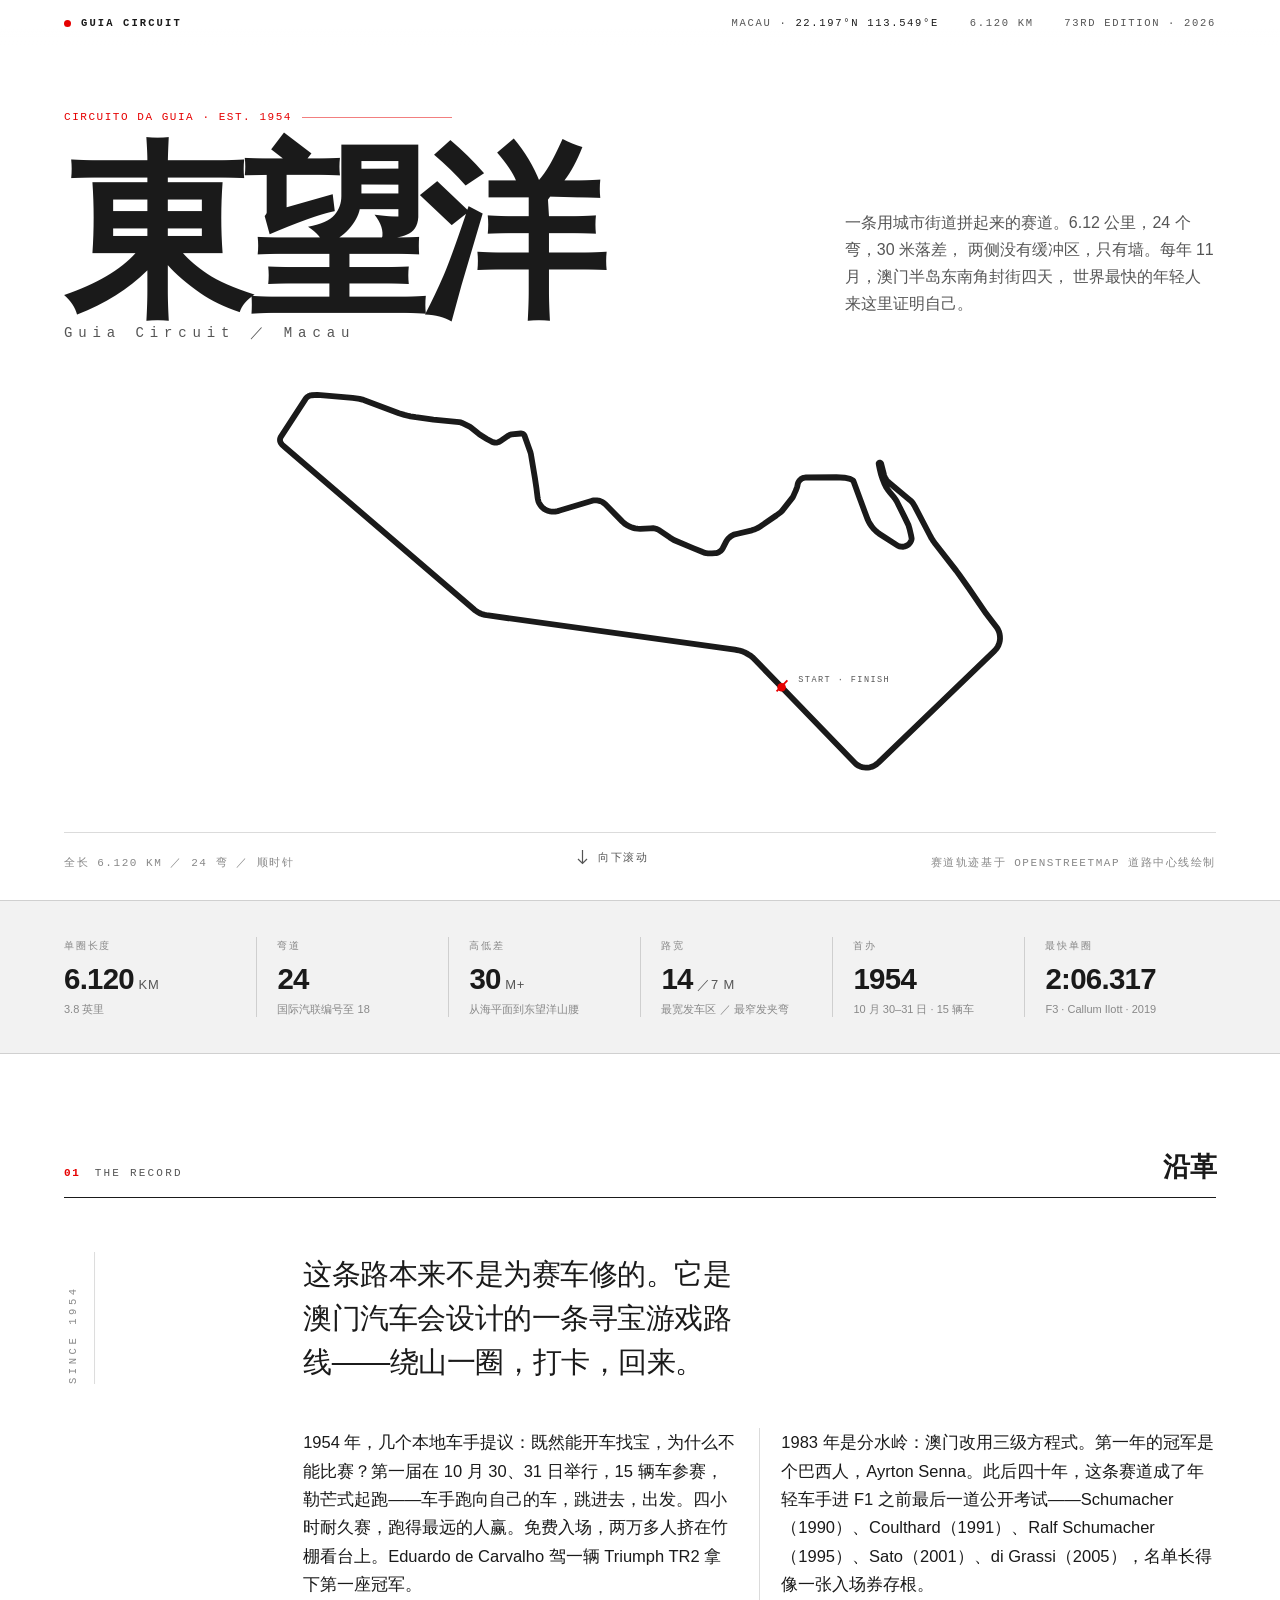
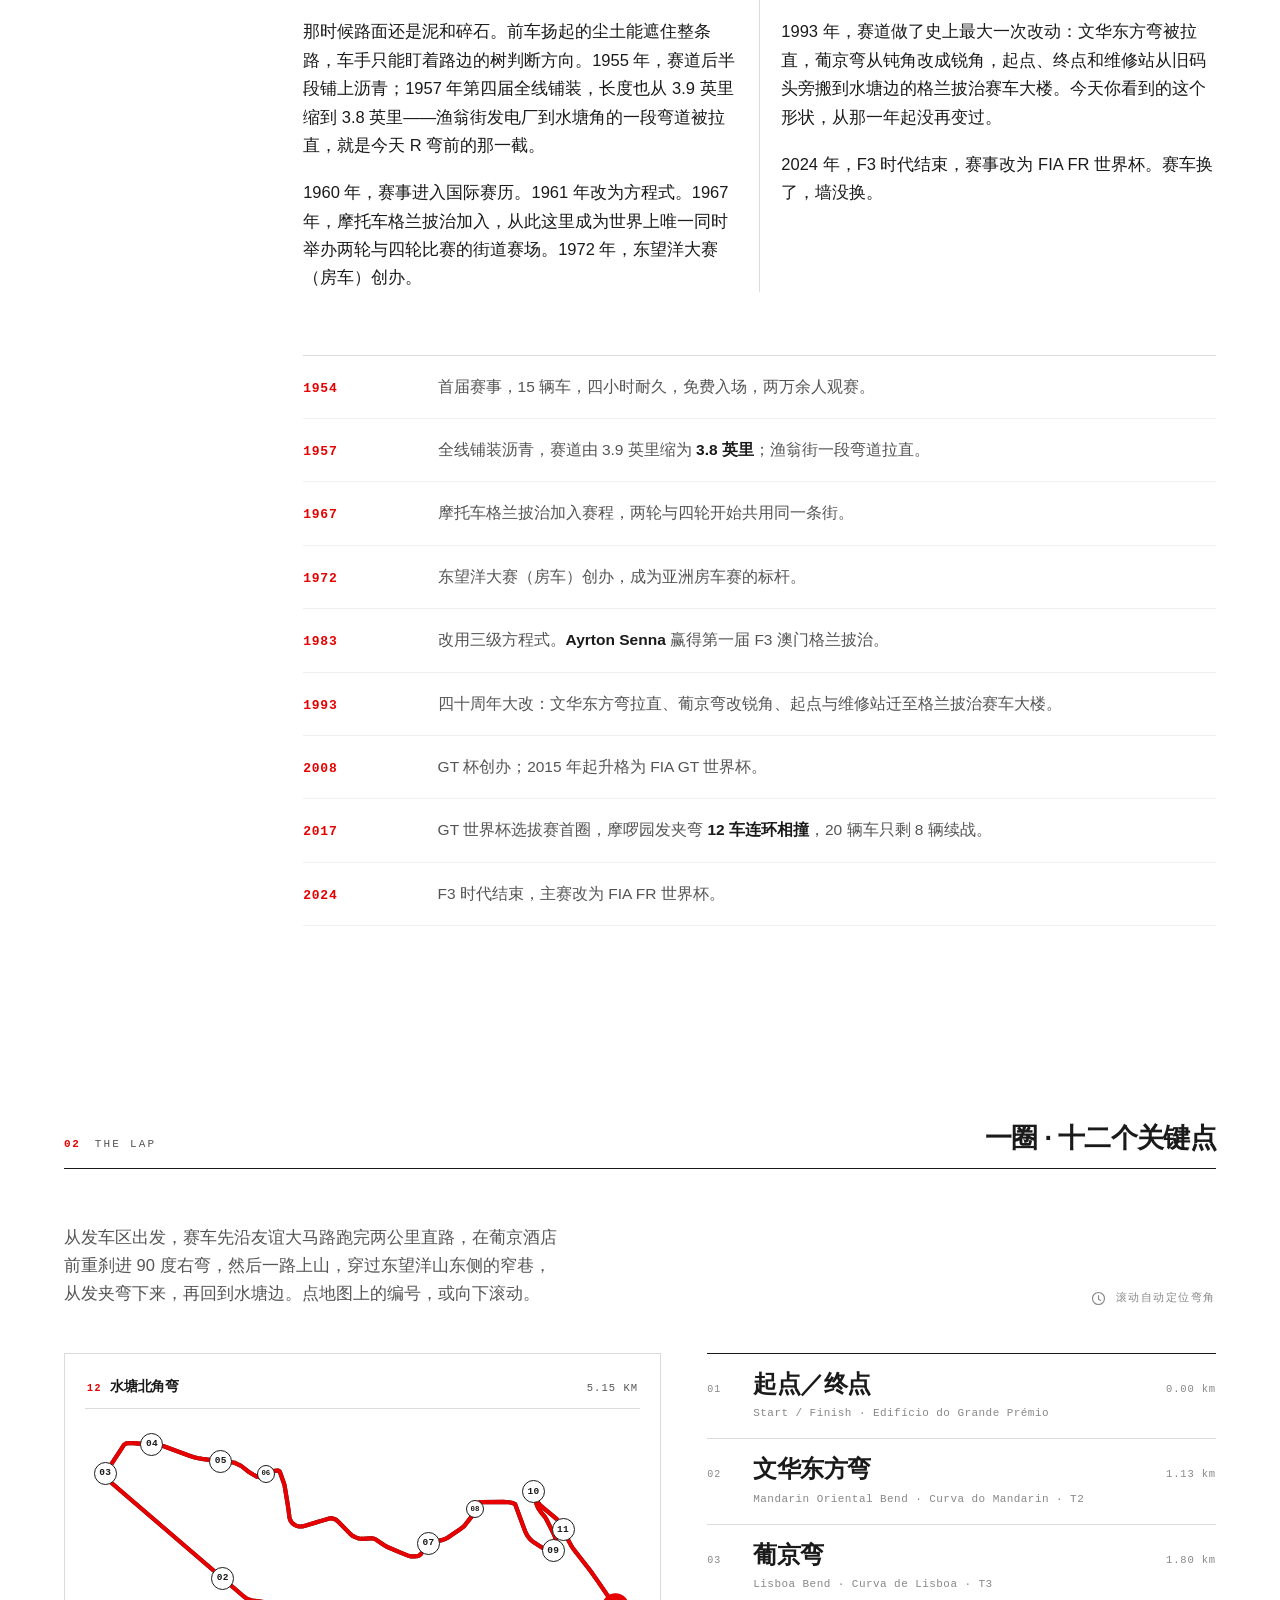
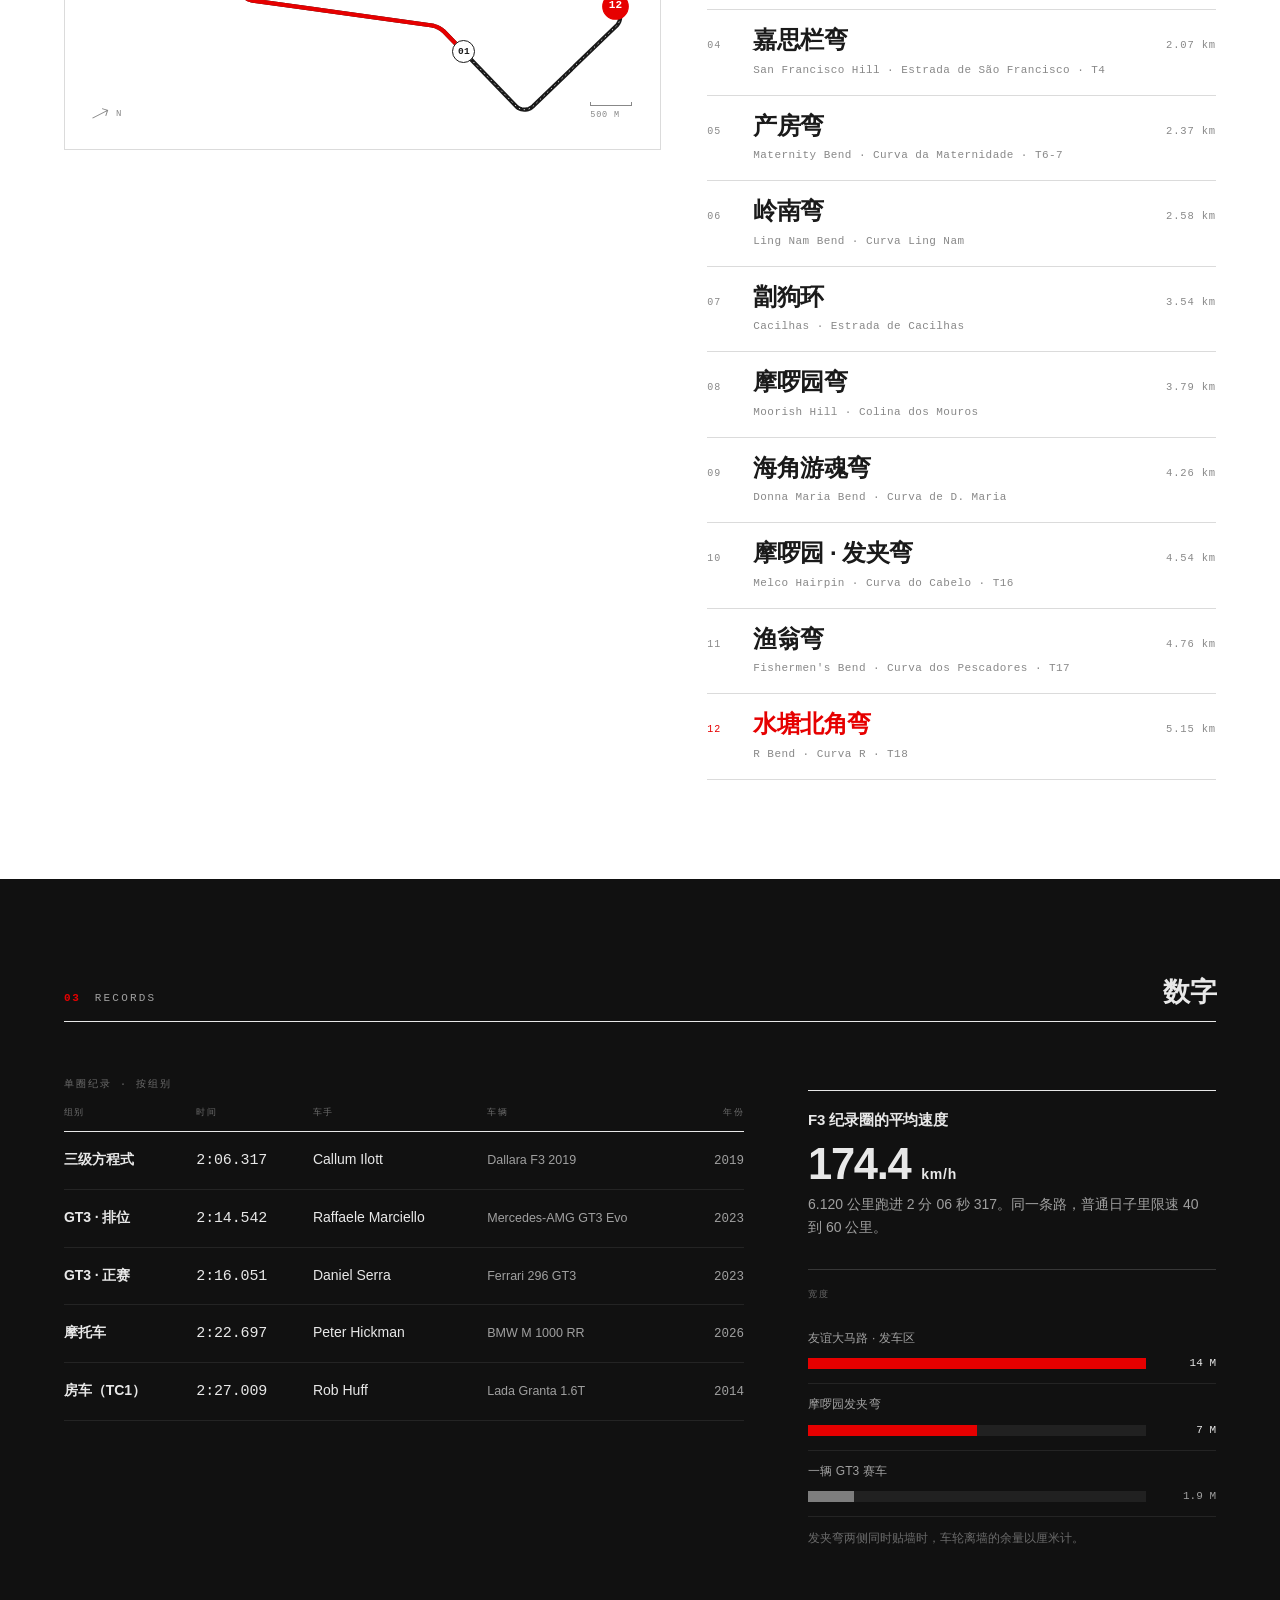
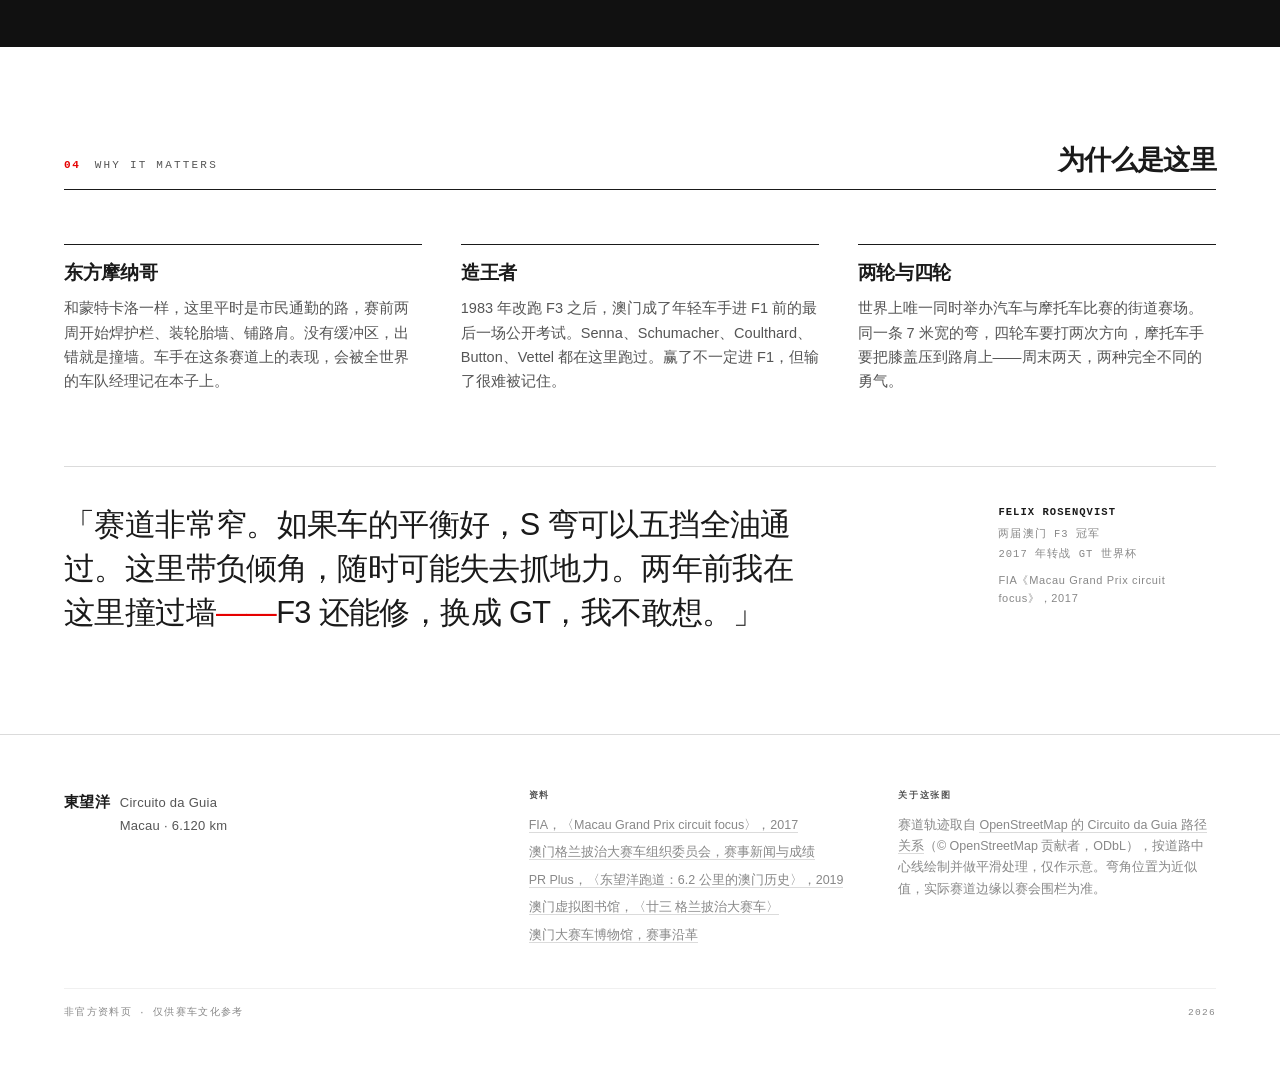
==== macau-guia/index.html @ 43921d8e "重构为赛道档案站：新增站点索引页，澳门东望洋移入 macau-guia/ 子目录" ====
<!doctype html>
<html lang="zh-Hans">
<head>
<meta charset="utf-8">
<meta name="viewport" content="width=device-width,initial-scale=1">
<title>东望洋赛道 · Guia Circuit｜澳门的 6.12 公里街道赛</title>
<meta name="description" content="澳门东望洋跑道（Circuito da Guia）交互式弯道指南：赛道沿革、真实行车轨迹、11 个关键弯角与路段的中英葡名称、命名由来与历史事件。">
<meta name="theme-color" content="#ffffff">
<link rel="stylesheet" href="assets/main.css?v=20261124">
</head>
<body>

<header class="topbar">
  <div class="brand"><i></i><span>GUIA&nbsp;CIRCUIT</span></div>
  <div class="meta">
    <span>MACAU&nbsp;·&nbsp;<b>22.197°N 113.549°E</b></span>
    <span>6.120&nbsp;KM</span>
    <span>73RD&nbsp;EDITION&nbsp;·&nbsp;2026</span>
  </div>
</header>

<main>

<!-- ============================== HERO ============================== -->
<section class="hero">
  <div class="wrap">
    <div class="hero-head">
      <div>
        <div class="eyebrow mono">Circuito da Guia · Est. 1954</div>
        <h1>東望洋<span class="latin">Guia Circuit ／ Macau</span></h1>
      </div>
      <p class="hero-deck">
        一条用城市街道拼起来的赛道。6.12 公里，24 个弯，30 米落差，
        两侧没有缓冲区，只有墙。每年 11 月，澳门半岛东南角封街四天，
        世界最快的年轻人来这里证明自己。
      </p>
    </div>

    <div class="hero-map">
      <div class="map-frame" id="heroMap">
        <svg id="heroTrack" viewBox="0 0 1000 552.3" role="img" aria-label="东望洋赛道平面示意图">
          <path class="track-base" d="M687.3,417.7 L659.2,388.6 L645.7,374.8 L643.6,373.0 L641.4,371.4 L637.4,369.1 L635.0,367.9 L632.5,366.8 L628.1,365.4 L625.2,364.8 L622.2,364.3 L302.3,319.9 L300.0,319.5 L297.7,318.9 L295.2,318.0 L292.9,317.0 L289.6,315.1 L286.6,312.9 L43.2,104.1 L38.6,100.0 L37.4,98.4 L36.9,97.5 L36.4,96.3 L36.1,95.2 L36.0,94.0 L36.1,92.7 L36.4,91.6 L36.9,90.4 L69.0,41.0 L70.1,39.6 L71.5,38.5 L73.0,37.5 L74.6,36.9 L75.8,36.5 L77.0,36.4 L84.1,36.0 L92.1,36.6 L129.5,39.9 L136.5,40.7 L138.5,41.0 L142.3,42.0 L145.5,43.1 L189.3,59.5 L196.4,61.7 L201.9,63.1 L204.1,63.6 L211.0,64.7 L233.7,67.8 L266.9,71.1 L269.1,71.5 L270.6,72.1 L281.1,77.3 L282.1,77.9 L292.6,86.4 L295.4,88.3 L302.6,92.7 L308.7,96.1 L310.2,96.8 L311.9,97.3 L313.7,97.4 L315.2,97.4 L317.0,97.0 L318.6,96.4 L319.6,95.8 L330.7,88.3 L331.8,87.7 L333.1,87.2 L334.5,86.9 L346.5,85.7 L348.1,85.8 L348.9,86.2 L349.8,86.7 L350.5,87.4 L351.1,88.3 L358.9,110.3 L359.4,112.3 L364.6,143.4 L366.5,156.2 L368.1,168.9 L368.4,170.6 L368.8,172.2 L369.3,173.8 L370.0,175.4 L370.8,176.8 L371.8,178.2 L372.8,179.6 L374.0,180.8 L375.2,181.9 L376.9,183.2 L378.4,184.0 L380.3,184.9 L382.3,185.6 L384.3,186.1 L386.4,186.4 L388.5,186.5 L390.6,186.3 L394.0,185.7 L396.5,185.0 L438.5,172.3 L440.6,171.9 L442.4,171.8 L444.2,171.8 L446.4,172.2 L448.8,172.9 L451.2,173.9 L453.3,175.3 L455.4,177.0 L477.3,199.3 L480.4,202.0 L483.1,203.8 L486.5,205.6 L490.1,207.0 L493.8,208.0 L497.0,208.4 L500.2,208.6 L513.4,207.9 L516.9,207.8 L518.4,208.0 L520.6,208.5 L523.5,209.6 L525.0,210.6 L538.4,219.7 L541.0,221.3 L543.6,222.9 L568.4,233.4 L580.8,238.5 L583.8,239.6 L585.6,240.0 L587.5,240.2 L589.6,240.3 L592.9,240.2 L596.7,239.9 L598.9,239.7 L600.8,239.0 L602.2,238.3 L603.9,237.1 L605.3,235.6 L606.4,234.0 L611.0,225.0 L612.3,223.0 L613.8,221.1 L614.9,220.0 L617.4,218.0 L618.7,217.2 L620.9,216.1 L625.8,214.9 L644.2,210.5 L647.2,209.5 L650.6,208.0 L653.3,206.6 L659.0,202.8 L675.6,191.4 L681.3,187.2 L683.1,185.4 L697.0,167.7 L700.6,159.7 L702.3,155.3 L702.7,154.0 L703.3,150.7 L704.0,148.7 L704.9,147.2 L705.9,145.9 L707.1,144.9 L708.4,143.9 L709.8,143.2 L711.1,142.8 L712.5,142.5 L713.8,142.4 L753.1,142.1 L763.4,142.7 L770.6,144.2 L774.8,146.3 L789.9,187.2 L793.3,196.2 L794.7,199.2 L796.5,202.4 L798.7,205.5 L801.0,208.4 L804.3,211.7 L806.3,213.4 L808.3,215.0 L832.1,230.2 L834.2,231.1 L836.4,231.6 L838.7,231.7 L841.2,231.3 L842.6,230.8 L844.2,230.0 L845.5,229.2 L846.6,228.2 L847.8,226.8 L848.6,225.6 L849.3,224.2 L849.8,222.8 L850.1,221.3 L850.0,220.4 L849.3,216.7 L847.5,209.0 L846.0,203.8 L840.4,192.2 L830.5,172.4 L829.1,170.3 L827.5,168.1 L821.5,160.9 L819.2,157.8 L817.1,154.7 L815.0,150.5 L812.2,143.2 L810.6,138.4 L809.2,132.6 L808.0,126.8 L807.7,125.1 L807.6,124.2 L807.7,124.0 L808.3,123.5 L809.0,123.3 L809.7,123.4 L810.4,123.9 L810.8,124.6 L814.7,139.9 L815.9,142.8 L817.4,145.2 L818.6,146.8 L820.0,148.3 L847.7,171.3 L849.6,173.0 L851.2,174.9 L852.7,177.1 L854.0,179.3 L873.1,215.9 L875.7,220.7 L878.1,224.4 L880.8,228.2 L907.5,262.4 L911.9,268.4 L923.5,284.8 L946.1,317.8 L960.1,336.1 L961.6,338.7 L962.7,341.2 L963.4,343.8 L963.9,347.0 L964.0,350.2 L963.7,352.9 L963.1,355.5 L962.2,358.1 L961.2,360.1 L960.0,362.1 L958.6,363.9 L956.9,365.8 L807.3,509.9 L804.8,512.0 L802.1,513.8 L799.5,515.0 L796.3,515.9 L793.5,516.3 L791.1,516.3 L788.7,516.1 L786.0,515.6 L783.7,514.8 L781.1,513.6 L779.1,512.3 L777.3,510.8 Z"/>
          <g class="sf-mark">
            <line x1="682.5" y1="412.7" x2="682.5" y2="412.7"/>
            <circle cx="682.5" cy="412.7" r="5.5"/>
            <line x1="676" y1="418" x2="690" y2="404" class="sf-tick"/>
            <text x="704" y="406" text-anchor="start">START · FINISH</text>
          </g>
        
        </svg>
      </div>
    </div>

    <div class="hero-foot mono">
      <span>全长 6.120 km ／ 24 弯 ／ 顺时针</span>
      <span class="scroll">
        <svg viewBox="0 0 11 16" fill="none" stroke="currentColor" stroke-width="1.2"><path d="M5.5 0v13M1 9l4.5 4.5L10 9"/></svg>
        向下滚动
      </span>
      <span>赛道轨迹基于 OpenStreetMap 道路中心线绘制</span>
    </div>
  </div>
</section>

<!-- ============================== STRIP ============================== -->
<section class="strip">
  <div class="wrap">
    <div class="strip-grid">
      <div class="strip-cell">
        <span class="k mono-sm">单圈长度</span>
        <span class="v">6.120<small>KM</small></span>
        <span class="n">3.8 英里</span>
      </div>
      <div class="strip-cell">
        <span class="k mono-sm">弯道</span>
        <span class="v">24</span>
        <span class="n">国际汽联编号至 18</span>
      </div>
      <div class="strip-cell">
        <span class="k mono-sm">高低差</span>
        <span class="v">30<small>M+</small></span>
        <span class="n">从海平面到东望洋山腰</span>
      </div>
      <div class="strip-cell">
        <span class="k mono-sm">路宽</span>
        <span class="v">14<small>／7 M</small></span>
        <span class="n">最宽发车区 ／ 最窄发夹弯</span>
      </div>
      <div class="strip-cell">
        <span class="k mono-sm">首办</span>
        <span class="v">1954</span>
        <span class="n">10 月 30–31 日 · 15 辆车</span>
      </div>
      <div class="strip-cell">
        <span class="k mono-sm">最快单圈</span>
        <span class="v">2:06.317</span>
        <span class="n">F3 · Callum Ilott · 2019</span>
      </div>
    </div>
  </div>
</section>

<!-- ============================== STORY ============================== -->
<section class="section" id="story">
  <div class="wrap">
    <div class="s-head">
      <div class="idx"><b>01</b><span>The record</span></div>
      <h2>沿革</h2>
    </div>

    <div class="story-grid">
      <div class="story-side">
        <div class="vl">Since 1954</div>
      </div>

      <div class="story-body">
        <p class="lede">这条路本来不是为赛车修的。它是澳门汽车会设计的一条寻宝游戏路线——绕山一圈，打卡，回来。</p>

        <div class="cols">
          <p class="first">1954 年，几个本地车手提议：既然能开车找宝，为什么不能比赛？第一届在 10 月 30、31 日举行，15 辆车参赛，勒芒式起跑——车手跑向自己的车，跳进去，出发。四小时耐久赛，跑得最远的人赢。免费入场，两万多人挤在竹棚看台上。Eduardo de Carvalho 驾一辆 Triumph TR2 拿下第一座冠军。</p>
          <p>那时候路面还是泥和碎石。前车扬起的尘土能遮住整条路，车手只能盯着路边的树判断方向。1955 年，赛道后半段铺上沥青；1957 年第四届全线铺装，长度也从 3.9 英里缩到 3.8 英里——渔翁街发电厂到水塘角的一段弯道被拉直，就是今天 R 弯前的那一截。</p>
          <p>1960 年，赛事进入国际赛历。1961 年改为方程式。1967 年，摩托车格兰披治加入，从此这里成为世界上唯一同时举办两轮与四轮比赛的街道赛场。1972 年，东望洋大赛（房车）创办。</p>
          <p>1983 年是分水岭：澳门改用三级方程式。第一年的冠军是个巴西人，Ayrton Senna。此后四十年，这条赛道成了年轻车手进 F1 之前最后一道公开考试——Schumacher（1990）、Coulthard（1991）、Ralf Schumacher（1995）、Sato（2001）、di Grassi（2005），名单长得像一张入场券存根。</p>
          <p>1993 年，赛道做了史上最大一次改动：文华东方弯被拉直，葡京弯从钝角改成锐角，起点、终点和维修站从旧码头旁搬到水塘边的格兰披治赛车大楼。今天你看到的这个形状，从那一年起没再变过。</p>
          <p>2024 年，F3 时代结束，赛事改为 FIA FR 世界杯。赛车换了，墙没换。</p>
        </div>

        <div class="timeline">
          <div class="tl-row"><div class="yr">1954</div><p>首届赛事，15 辆车，四小时耐久，免费入场，两万余人观赛。</p></div>
          <div class="tl-row"><div class="yr">1957</div><p>全线铺装沥青，赛道由 3.9 英里缩为 <b>3.8 英里</b>；渔翁街一段弯道拉直。</p></div>
          <div class="tl-row"><div class="yr">1967</div><p>摩托车格兰披治加入赛程，两轮与四轮开始共用同一条街。</p></div>
          <div class="tl-row"><div class="yr">1972</div><p>东望洋大赛（房车）创办，成为亚洲房车赛的标杆。</p></div>
          <div class="tl-row"><div class="yr">1983</div><p>改用三级方程式。<b>Ayrton Senna</b> 赢得第一届 F3 澳门格兰披治。</p></div>
          <div class="tl-row"><div class="yr">1993</div><p>四十周年大改：文华东方弯拉直、葡京弯改锐角、起点与维修站迁至格兰披治赛车大楼。</p></div>
          <div class="tl-row"><div class="yr">2008</div><p>GT 杯创办；2015 年起升格为 FIA GT 世界杯。</p></div>
          <div class="tl-row"><div class="yr">2017</div><p>GT 世界杯选拔赛首圈，摩啰园发夹弯 <b>12 车连环相撞</b>，20 辆车只剩 8 辆续战。</p></div>
          <div class="tl-row"><div class="yr">2024</div><p>F3 时代结束，主赛改为 FIA FR 世界杯。</p></div>
        </div>
      </div>
    </div>
  </div>
</section>

<!-- ============================== LAP ============================== -->
<section class="section lap" id="lap">
  <div class="wrap">
    <div class="s-head">
      <div class="idx"><b>02</b><span>The lap</span></div>
      <h2>一圈 · 十二个关键点</h2>
    </div>

    <div class="lap-intro">
      <p>从发车区出发，赛车先沿友谊大马路跑完两公里直路，在葡京酒店前重刹进 90 度右弯，然后一路上山，穿过东望洋山东侧的窄巷，从发夹弯下来，再回到水塘边。点地图上的编号，或向下滚动。</p>
      <div class="hint mono">
        <svg viewBox="0 0 16 16" fill="none" stroke="currentColor" stroke-width="1.2"><circle cx="8" cy="8" r="6.4"/><path d="M8 4.6v4.2l2.6 1.6"/></svg>
        <span>滚动自动定位弯角</span>
      </div>
    </div>

    <div class="lap-grid">
      <!-- map -->
      <div class="map-col">
        <div class="map-shell">
          <div class="map-meta">
            <span class="now"><b id="nowIdx">01</b><span id="nowName">起点／终点</span></span>
            <span class="dist" id="nowKm">0.00 KM</span>
          </div>
          <div class="map-frame" id="lapMap">
            <svg id="lapTrack" viewBox="0 0 1000 552.3" role="img" aria-label="东望洋赛道，标注 11 个关键弯角">
              <path class="track-base" d="M687.3,417.7 L659.2,388.6 L645.7,374.8 L643.6,373.0 L641.4,371.4 L637.4,369.1 L635.0,367.9 L632.5,366.8 L628.1,365.4 L625.2,364.8 L622.2,364.3 L302.3,319.9 L300.0,319.5 L297.7,318.9 L295.2,318.0 L292.9,317.0 L289.6,315.1 L286.6,312.9 L43.2,104.1 L38.6,100.0 L37.4,98.4 L36.9,97.5 L36.4,96.3 L36.1,95.2 L36.0,94.0 L36.1,92.7 L36.4,91.6 L36.9,90.4 L69.0,41.0 L70.1,39.6 L71.5,38.5 L73.0,37.5 L74.6,36.9 L75.8,36.5 L77.0,36.4 L84.1,36.0 L92.1,36.6 L129.5,39.9 L136.5,40.7 L138.5,41.0 L142.3,42.0 L145.5,43.1 L189.3,59.5 L196.4,61.7 L201.9,63.1 L204.1,63.6 L211.0,64.7 L233.7,67.8 L266.9,71.1 L269.1,71.5 L270.6,72.1 L281.1,77.3 L282.1,77.9 L292.6,86.4 L295.4,88.3 L302.6,92.7 L308.7,96.1 L310.2,96.8 L311.9,97.3 L313.7,97.4 L315.2,97.4 L317.0,97.0 L318.6,96.4 L319.6,95.8 L330.7,88.3 L331.8,87.7 L333.1,87.2 L334.5,86.9 L346.5,85.7 L348.1,85.8 L348.9,86.2 L349.8,86.7 L350.5,87.4 L351.1,88.3 L358.9,110.3 L359.4,112.3 L364.6,143.4 L366.5,156.2 L368.1,168.9 L368.4,170.6 L368.8,172.2 L369.3,173.8 L370.0,175.4 L370.8,176.8 L371.8,178.2 L372.8,179.6 L374.0,180.8 L375.2,181.9 L376.9,183.2 L378.4,184.0 L380.3,184.9 L382.3,185.6 L384.3,186.1 L386.4,186.4 L388.5,186.5 L390.6,186.3 L394.0,185.7 L396.5,185.0 L438.5,172.3 L440.6,171.9 L442.4,171.8 L444.2,171.8 L446.4,172.2 L448.8,172.9 L451.2,173.9 L453.3,175.3 L455.4,177.0 L477.3,199.3 L480.4,202.0 L483.1,203.8 L486.5,205.6 L490.1,207.0 L493.8,208.0 L497.0,208.4 L500.2,208.6 L513.4,207.9 L516.9,207.8 L518.4,208.0 L520.6,208.5 L523.5,209.6 L525.0,210.6 L538.4,219.7 L541.0,221.3 L543.6,222.9 L568.4,233.4 L580.8,238.5 L583.8,239.6 L585.6,240.0 L587.5,240.2 L589.6,240.3 L592.9,240.2 L596.7,239.9 L598.9,239.7 L600.8,239.0 L602.2,238.3 L603.9,237.1 L605.3,235.6 L606.4,234.0 L611.0,225.0 L612.3,223.0 L613.8,221.1 L614.9,220.0 L617.4,218.0 L618.7,217.2 L620.9,216.1 L625.8,214.9 L644.2,210.5 L647.2,209.5 L650.6,208.0 L653.3,206.6 L659.0,202.8 L675.6,191.4 L681.3,187.2 L683.1,185.4 L697.0,167.7 L700.6,159.7 L702.3,155.3 L702.7,154.0 L703.3,150.7 L704.0,148.7 L704.9,147.2 L705.9,145.9 L707.1,144.9 L708.4,143.9 L709.8,143.2 L711.1,142.8 L712.5,142.5 L713.8,142.4 L753.1,142.1 L763.4,142.7 L770.6,144.2 L774.8,146.3 L789.9,187.2 L793.3,196.2 L794.7,199.2 L796.5,202.4 L798.7,205.5 L801.0,208.4 L804.3,211.7 L806.3,213.4 L808.3,215.0 L832.1,230.2 L834.2,231.1 L836.4,231.6 L838.7,231.7 L841.2,231.3 L842.6,230.8 L844.2,230.0 L845.5,229.2 L846.6,228.2 L847.8,226.8 L848.6,225.6 L849.3,224.2 L849.8,222.8 L850.1,221.3 L850.0,220.4 L849.3,216.7 L847.5,209.0 L846.0,203.8 L840.4,192.2 L830.5,172.4 L829.1,170.3 L827.5,168.1 L821.5,160.9 L819.2,157.8 L817.1,154.7 L815.0,150.5 L812.2,143.2 L810.6,138.4 L809.2,132.6 L808.0,126.8 L807.7,125.1 L807.6,124.2 L807.7,124.0 L808.3,123.5 L809.0,123.3 L809.7,123.4 L810.4,123.9 L810.8,124.6 L814.7,139.9 L815.9,142.8 L817.4,145.2 L818.6,146.8 L820.0,148.3 L847.7,171.3 L849.6,173.0 L851.2,174.9 L852.7,177.1 L854.0,179.3 L873.1,215.9 L875.7,220.7 L878.1,224.4 L880.8,228.2 L907.5,262.4 L911.9,268.4 L923.5,284.8 L946.1,317.8 L960.1,336.1 L961.6,338.7 L962.7,341.2 L963.4,343.8 L963.9,347.0 L964.0,350.2 L963.7,352.9 L963.1,355.5 L962.2,358.1 L961.2,360.1 L960.0,362.1 L958.6,363.9 L956.9,365.8 L807.3,509.9 L804.8,512.0 L802.1,513.8 L799.5,515.0 L796.3,515.9 L793.5,516.3 L791.1,516.3 L788.7,516.1 L786.0,515.6 L783.7,514.8 L781.1,513.6 L779.1,512.3 L777.3,510.8 Z"/>
              <path class="track-dash" d="M687.3,417.7 L659.2,388.6 L645.7,374.8 L643.6,373.0 L641.4,371.4 L637.4,369.1 L635.0,367.9 L632.5,366.8 L628.1,365.4 L625.2,364.8 L622.2,364.3 L302.3,319.9 L300.0,319.5 L297.7,318.9 L295.2,318.0 L292.9,317.0 L289.6,315.1 L286.6,312.9 L43.2,104.1 L38.6,100.0 L37.4,98.4 L36.9,97.5 L36.4,96.3 L36.1,95.2 L36.0,94.0 L36.1,92.7 L36.4,91.6 L36.9,90.4 L69.0,41.0 L70.1,39.6 L71.5,38.5 L73.0,37.5 L74.6,36.9 L75.8,36.5 L77.0,36.4 L84.1,36.0 L92.1,36.6 L129.5,39.9 L136.5,40.7 L138.5,41.0 L142.3,42.0 L145.5,43.1 L189.3,59.5 L196.4,61.7 L201.9,63.1 L204.1,63.6 L211.0,64.7 L233.7,67.8 L266.9,71.1 L269.1,71.5 L270.6,72.1 L281.1,77.3 L282.1,77.9 L292.6,86.4 L295.4,88.3 L302.6,92.7 L308.7,96.1 L310.2,96.8 L311.9,97.3 L313.7,97.4 L315.2,97.4 L317.0,97.0 L318.6,96.4 L319.6,95.8 L330.7,88.3 L331.8,87.7 L333.1,87.2 L334.5,86.9 L346.5,85.7 L348.1,85.8 L348.9,86.2 L349.8,86.7 L350.5,87.4 L351.1,88.3 L358.9,110.3 L359.4,112.3 L364.6,143.4 L366.5,156.2 L368.1,168.9 L368.4,170.6 L368.8,172.2 L369.3,173.8 L370.0,175.4 L370.8,176.8 L371.8,178.2 L372.8,179.6 L374.0,180.8 L375.2,181.9 L376.9,183.2 L378.4,184.0 L380.3,184.9 L382.3,185.6 L384.3,186.1 L386.4,186.4 L388.5,186.5 L390.6,186.3 L394.0,185.7 L396.5,185.0 L438.5,172.3 L440.6,171.9 L442.4,171.8 L444.2,171.8 L446.4,172.2 L448.8,172.9 L451.2,173.9 L453.3,175.3 L455.4,177.0 L477.3,199.3 L480.4,202.0 L483.1,203.8 L486.5,205.6 L490.1,207.0 L493.8,208.0 L497.0,208.4 L500.2,208.6 L513.4,207.9 L516.9,207.8 L518.4,208.0 L520.6,208.5 L523.5,209.6 L525.0,210.6 L538.4,219.7 L541.0,221.3 L543.6,222.9 L568.4,233.4 L580.8,238.5 L583.8,239.6 L585.6,240.0 L587.5,240.2 L589.6,240.3 L592.9,240.2 L596.7,239.9 L598.9,239.7 L600.8,239.0 L602.2,238.3 L603.9,237.1 L605.3,235.6 L606.4,234.0 L611.0,225.0 L612.3,223.0 L613.8,221.1 L614.9,220.0 L617.4,218.0 L618.7,217.2 L620.9,216.1 L625.8,214.9 L644.2,210.5 L647.2,209.5 L650.6,208.0 L653.3,206.6 L659.0,202.8 L675.6,191.4 L681.3,187.2 L683.1,185.4 L697.0,167.7 L700.6,159.7 L702.3,155.3 L702.7,154.0 L703.3,150.7 L704.0,148.7 L704.9,147.2 L705.9,145.9 L707.1,144.9 L708.4,143.9 L709.8,143.2 L711.1,142.8 L712.5,142.5 L713.8,142.4 L753.1,142.1 L763.4,142.7 L770.6,144.2 L774.8,146.3 L789.9,187.2 L793.3,196.2 L794.7,199.2 L796.5,202.4 L798.7,205.5 L801.0,208.4 L804.3,211.7 L806.3,213.4 L808.3,215.0 L832.1,230.2 L834.2,231.1 L836.4,231.6 L838.7,231.7 L841.2,231.3 L842.6,230.8 L844.2,230.0 L845.5,229.2 L846.6,228.2 L847.8,226.8 L848.6,225.6 L849.3,224.2 L849.8,222.8 L850.1,221.3 L850.0,220.4 L849.3,216.7 L847.5,209.0 L846.0,203.8 L840.4,192.2 L830.5,172.4 L829.1,170.3 L827.5,168.1 L821.5,160.9 L819.2,157.8 L817.1,154.7 L815.0,150.5 L812.2,143.2 L810.6,138.4 L809.2,132.6 L808.0,126.8 L807.7,125.1 L807.6,124.2 L807.7,124.0 L808.3,123.5 L809.0,123.3 L809.7,123.4 L810.4,123.9 L810.8,124.6 L814.7,139.9 L815.9,142.8 L817.4,145.2 L818.6,146.8 L820.0,148.3 L847.7,171.3 L849.6,173.0 L851.2,174.9 L852.7,177.1 L854.0,179.3 L873.1,215.9 L875.7,220.7 L878.1,224.4 L880.8,228.2 L907.5,262.4 L911.9,268.4 L923.5,284.8 L946.1,317.8 L960.1,336.1 L961.6,338.7 L962.7,341.2 L963.4,343.8 L963.9,347.0 L964.0,350.2 L963.7,352.9 L963.1,355.5 L962.2,358.1 L961.2,360.1 L960.0,362.1 L958.6,363.9 L956.9,365.8 L807.3,509.9 L804.8,512.0 L802.1,513.8 L799.5,515.0 L796.3,515.9 L793.5,516.3 L791.1,516.3 L788.7,516.1 L786.0,515.6 L783.7,514.8 L781.1,513.6 L779.1,512.3 L777.3,510.8 Z"/>
              <path class="track-prog" id="progPath" d="M687.3,417.7 L659.2,388.6 L645.7,374.8 L643.6,373.0 L641.4,371.4 L637.4,369.1 L635.0,367.9 L632.5,366.8 L628.1,365.4 L625.2,364.8 L622.2,364.3 L302.3,319.9 L300.0,319.5 L297.7,318.9 L295.2,318.0 L292.9,317.0 L289.6,315.1 L286.6,312.9 L43.2,104.1 L38.6,100.0 L37.4,98.4 L36.9,97.5 L36.4,96.3 L36.1,95.2 L36.0,94.0 L36.1,92.7 L36.4,91.6 L36.9,90.4 L69.0,41.0 L70.1,39.6 L71.5,38.5 L73.0,37.5 L74.6,36.9 L75.8,36.5 L77.0,36.4 L84.1,36.0 L92.1,36.6 L129.5,39.9 L136.5,40.7 L138.5,41.0 L142.3,42.0 L145.5,43.1 L189.3,59.5 L196.4,61.7 L201.9,63.1 L204.1,63.6 L211.0,64.7 L233.7,67.8 L266.9,71.1 L269.1,71.5 L270.6,72.1 L281.1,77.3 L282.1,77.9 L292.6,86.4 L295.4,88.3 L302.6,92.7 L308.7,96.1 L310.2,96.8 L311.9,97.3 L313.7,97.4 L315.2,97.4 L317.0,97.0 L318.6,96.4 L319.6,95.8 L330.7,88.3 L331.8,87.7 L333.1,87.2 L334.5,86.9 L346.5,85.7 L348.1,85.8 L348.9,86.2 L349.8,86.7 L350.5,87.4 L351.1,88.3 L358.9,110.3 L359.4,112.3 L364.6,143.4 L366.5,156.2 L368.1,168.9 L368.4,170.6 L368.8,172.2 L369.3,173.8 L370.0,175.4 L370.8,176.8 L371.8,178.2 L372.8,179.6 L374.0,180.8 L375.2,181.9 L376.9,183.2 L378.4,184.0 L380.3,184.9 L382.3,185.6 L384.3,186.1 L386.4,186.4 L388.5,186.5 L390.6,186.3 L394.0,185.7 L396.5,185.0 L438.5,172.3 L440.6,171.9 L442.4,171.8 L444.2,171.8 L446.4,172.2 L448.8,172.9 L451.2,173.9 L453.3,175.3 L455.4,177.0 L477.3,199.3 L480.4,202.0 L483.1,203.8 L486.5,205.6 L490.1,207.0 L493.8,208.0 L497.0,208.4 L500.2,208.6 L513.4,207.9 L516.9,207.8 L518.4,208.0 L520.6,208.5 L523.5,209.6 L525.0,210.6 L538.4,219.7 L541.0,221.3 L543.6,222.9 L568.4,233.4 L580.8,238.5 L583.8,239.6 L585.6,240.0 L587.5,240.2 L589.6,240.3 L592.9,240.2 L596.7,239.9 L598.9,239.7 L600.8,239.0 L602.2,238.3 L603.9,237.1 L605.3,235.6 L606.4,234.0 L611.0,225.0 L612.3,223.0 L613.8,221.1 L614.9,220.0 L617.4,218.0 L618.7,217.2 L620.9,216.1 L625.8,214.9 L644.2,210.5 L647.2,209.5 L650.6,208.0 L653.3,206.6 L659.0,202.8 L675.6,191.4 L681.3,187.2 L683.1,185.4 L697.0,167.7 L700.6,159.7 L702.3,155.3 L702.7,154.0 L703.3,150.7 L704.0,148.7 L704.9,147.2 L705.9,145.9 L707.1,144.9 L708.4,143.9 L709.8,143.2 L711.1,142.8 L712.5,142.5 L713.8,142.4 L753.1,142.1 L763.4,142.7 L770.6,144.2 L774.8,146.3 L789.9,187.2 L793.3,196.2 L794.7,199.2 L796.5,202.4 L798.7,205.5 L801.0,208.4 L804.3,211.7 L806.3,213.4 L808.3,215.0 L832.1,230.2 L834.2,231.1 L836.4,231.6 L838.7,231.7 L841.2,231.3 L842.6,230.8 L844.2,230.0 L845.5,229.2 L846.6,228.2 L847.8,226.8 L848.6,225.6 L849.3,224.2 L849.8,222.8 L850.1,221.3 L850.0,220.4 L849.3,216.7 L847.5,209.0 L846.0,203.8 L840.4,192.2 L830.5,172.4 L829.1,170.3 L827.5,168.1 L821.5,160.9 L819.2,157.8 L817.1,154.7 L815.0,150.5 L812.2,143.2 L810.6,138.4 L809.2,132.6 L808.0,126.8 L807.7,125.1 L807.6,124.2 L807.7,124.0 L808.3,123.5 L809.0,123.3 L809.7,123.4 L810.4,123.9 L810.8,124.6 L814.7,139.9 L815.9,142.8 L817.4,145.2 L818.6,146.8 L820.0,148.3 L847.7,171.3 L849.6,173.0 L851.2,174.9 L852.7,177.1 L854.0,179.3 L873.1,215.9 L875.7,220.7 L878.1,224.4 L880.8,228.2 L907.5,262.4 L911.9,268.4 L923.5,284.8 L946.1,317.8 L960.1,336.1 L961.6,338.7 L962.7,341.2 L963.4,343.8 L963.9,347.0 L964.0,350.2 L963.7,352.9 L963.1,355.5 L962.2,358.1 L961.2,360.1 L960.0,362.1 L958.6,363.9 L956.9,365.8 L807.3,509.9 L804.8,512.0 L802.1,513.8 L799.5,515.0 L796.3,515.9 L793.5,516.3 L791.1,516.3 L788.7,516.1 L786.0,515.6 L783.7,514.8 L781.1,513.6 L779.1,512.3 L777.3,510.8 Z"/>
            </svg>
            
            <div class="map-ink">
              <span class="north">
                <svg viewBox="0 0 15 22" fill="none" stroke="currentColor" stroke-width="1"><path d="M7.5 20V3M3.4 7.2 7.5 3l4.1 4.2"/></svg>
              </span>
              <span>N</span>
            </div>
            <div class="scalebar"><i></i>500 M</div>
          </div>
        </div>
      </div>

      <!-- list -->
      <div class="cn-list" id="cnList">

        <article class="cn" data-t="0" data-n="01" id="c01">
          <button class="cn-head" aria-expanded="false">
            <span class="cn-num">01</span>
            <span class="cn-names">
              <span class="cn-cn">起点／终点</span>
              <span class="cn-alt">Start / Finish · Edifício do Grande Prémio</span>
            </span>
            <span class="cn-km">0.00 km</span>
          </button>
          <div class="cn-body"><div><div class="cn-inner">
            <p class="cn-lead">维修站与大看台所在，全赛道最宽的一段。</p>
            <p>1954 年首届比赛的起点在旧港澳码头对面、风帆会弯之前。1993 年赛事四十周年，起点、终点与维修站一起搬到水塘边新建的格兰披治赛车大楼，赛事控制中心也设在这里。平日赛车大楼周边有约 50 个星期用作旅游巴士停泊区，到了比赛周末才变身集车处、验车区。</p>
            <p>发车区所在的友谊大马路是全场最宽处，14 米。1956 年才有了第一座混凝土看台和十个维修位，能坐三百多人；此前观众坐的是竹棚。旧看台在 1994 年被拆掉。文华东方弯旁的旧控制塔前身只是临时棚屋，如今仍在，地下已改作大赛车文创店。</p>
            <dl class="cn-facts">
              <div><dt>路宽</dt><dd>14 m · 全场最宽</dd></div>
              <div><dt>维修位</dt><dd>10 个（1956 年起）</dd></div>
            </dl>
          </div></div></div>
        </article>

        <article class="cn" data-t="0.184" data-n="02" id="c02">
          <button class="cn-head" aria-expanded="false">
            <span class="cn-num">02</span>
            <span class="cn-names">
              <span class="cn-cn">文华东方弯</span>
              <span class="cn-alt">Mandarin Oriental Bend · Curva do Mandarin · T2</span>
            </span>
            <span class="cn-km">1.13 km</span>
          </button>
          <div class="cn-body"><div><div class="cn-inner">
            <p class="cn-lead">六挡全油的第一个弯，名字换过不止一次。</p>
            <p>这里原名<strong>风帆会弯</strong>——以弯旁屹立多年的澳门风帆会命名，1960 年代风帆会迁往路环竹湾后原址改建成五星级酒店，弯角改叫文华东方；早年也曾用过奥米加弯（Omega Bend）这个旧名。1993 年赛道大改时这个弯被拉直，变成一个几乎不需要收油的高速转折。</p>
            <p>F3 可以六挡、约 260 km/h 平油通过；GT 车同样速度进弯，但必须明显收油。Felix Rosenqvist 说这是「赛季里最痛快的感觉之一」。2016 年，Laurens Vanthoor 在弯心压上路肩，赛车失控翻覆——那一年他是 GT 世界杯的卫冕冠军。</p>
            <dl class="cn-facts">
              <div><dt>F3</dt><dd>6 挡 · 约 260 km/h</dd></div>
              <div><dt>GT</dt><dd>需明显收油</dd></div>
            </dl>
          </div></div></div>
        </article>

        <article class="cn" data-t="0.294" data-n="03" id="c03">
          <button class="cn-head" aria-expanded="false">
            <span class="cn-num">03</span>
            <span class="cn-names">
              <span class="cn-cn">葡京弯</span>
              <span class="cn-alt">Lisboa Bend · Curva de Lisboa · T3</span>
            </span>
            <span class="cn-km">1.80 km</span>
          </button>
          <div class="cn-body"><div><div class="cn-inner">
            <p class="cn-lead">全场唯一合理的超车点，也是撞车最多的地方。</p>
            <p>旧名<strong>铜马弯</strong>（英文曾名 Statue Corner）。弯角旁曾立着第十九任澳督亚马喇（João Maria Ferreira do Amaral）的铜像，从 19 世纪末一直站到 1992 年。铜像迁走后，弯角跟着旁边的葡京酒店改了名。文华东方弯与葡京弯之间的赛段，原称游艇会大直路（Yacht Club Straight），是昔日澳门游艇会的所在地。</p>
            <p>1990 年重修，1993 年由钝角改成今天的锐角：赛车以 280 km/h 以上的速度冲过来，F3 可以到 100 米牌才踩刹车，GT 需要两倍的距离。转过去就是上山的路，速度掉到 80 至 90 km/h。整个周末的胜负，通常在这里决定一半。2018 年 F3 世界杯，Sophia Flörsch 的赛车在这里腾空飞越护栏，是澳门近年最震动的一次事故。</p>
            <dl class="cn-facts">
              <div><dt>进弯</dt><dd>280 km/h+</dd></div>
              <div><dt>出弯</dt><dd>约 90 km/h</dd></div>
              <div><dt>刹车点</dt><dd>F3 100 m ／ GT 200 m</dd></div>
            </dl>
          </div></div></div>
        </article>

        <article class="cn" data-t="0.338" data-n="04" id="c04">
          <button class="cn-head" aria-expanded="false">
            <span class="cn-num">04</span>
            <span class="cn-names">
              <span class="cn-cn">嘉思栏弯</span>
              <span class="cn-alt">San Francisco Hill · Estrada de São Francisco · T4</span>
            </span>
            <span class="cn-km">2.07 km</span>
          </button>
          <div class="cn-body"><div><div class="cn-inner">
            <p class="cn-lead">出葡京后的第一个上坡右弯，贴着墙才算走对。</p>
            <p>名字来自山上的嘉思栏炮台（Fortaleza de São Francisco），1629 年为抵抗荷兰人入侵而建。如今那栋粉红与白色相间的大楼，是澳门保安部队事务局和澳门陆军俱乐部的总部——陆军俱乐部大楼建于 1870 年，当年是长官会所的餐厅。这也是澳门七座山峰之一的名字。</p>
            <p>F3 用五挡过，入弯看起来极窄，过了弯心却突然打开。Rosenqvist 的说法是：这里唯一重要的就是把车贴到围栏边上，一厘米都别留。</p>
            <dl class="cn-facts">
              <div><dt>F3</dt><dd>5 挡</dd></div>
              <div><dt>GT</dt><dd>4 挡</dd></div>
            </dl>
          </div></div></div>
        </article>

        <article class="cn" data-t="0.387" data-n="05" id="c05">
          <button class="cn-head" aria-expanded="false">
            <span class="cn-num">05</span>
            <span class="cn-names">
              <span class="cn-cn">产房弯</span>
              <span class="cn-alt">Maternity Bend · Curva da Maternidade · T6‑7</span>
            </span>
            <span class="cn-km">2.37 km</span>
          </button>
          <div class="cn-body"><div><div class="cn-inner">
            <p class="cn-lead">以弯旁的旧妇产医院命名。</p>
            <p>山顶医院天桥和产房弯因位处仁伯爵综合医院（俗称山顶医院）附近而得名。这所医院 1873 年落成，最初是军用医院，以当时已任澳督两年的欧美德（Januário Correia de Almeida）命名——他获颁「伯爵」「子爵」多个爵位，故后人称「圣若宪子爵」。旧妇产医院搬走后，建筑改作他用，后来成为联合国大学在澳门的研究机构所在地。</p>
            <p>进这个弯的刹车决定后面一连串 S 弯的节奏。F3 用三挡，GT 只能二挡。墙是实心混凝土，走线必须贴着它——没有余量。</p>
            <dl class="cn-facts">
              <div><dt>F3</dt><dd>3 挡</dd></div>
              <div><dt>GT</dt><dd>2 挡</dd></div>
            </dl>
          </div></div></div>
        </article>

        <article class="cn" data-t="0.422" data-n="06" id="c06">
          <button class="cn-head" aria-expanded="false">
            <span class="cn-num">06</span>
            <span class="cn-names">
              <span class="cn-cn">岭南弯</span>
              <span class="cn-alt">Ling Nam Bend · Curva Ling Nam</span>
            </span>
            <span class="cn-km">2.58 km</span>
          </button>
          <div class="cn-body"><div><div class="cn-inner">
            <p class="cn-lead">围墙后是岭南中学，白头马路由此转入劏狗环。</p>
            <p>弯道内侧的围墙上写着「岭南中学」，本地车迷就用校名来叫这个弯。岭南中学所在的黄色别墅「快乐别墅」（Vila Alegre）由葡人律师施之古 1917 年建成，1937 年起成为校址；它旁边的灰白色大楼是澳门律师殷理基同年所建，如今是澳门金融管理局总部；再往前几米，一座 1905 年的新古典主义大宅属于文第士，现为联合国大学所在地。</p>
            <p>它所在的白头马路（Estrada dos Parses）名字来自山下的白头坟场——澳门巴斯人（帕西人）的墓地，19 世纪在这里做生意的印度祆教徒长眠于此。</p>
            <p>过了这里，赛道从住宅区切进山体，进入白头马路与劏狗环之间的一串 S 弯：路面窄，还带负倾角，车在弯里会不断失去抓地力。F3 如果平衡好，这一段可以五挡接近全油；GT 只能用三挡。</p>
            <dl class="cn-facts">
              <div><dt>F3</dt><dd>5 挡 · 接近全油</dd></div>
              <div><dt>GT</dt><dd>3 挡</dd></div>
              <div><dt>路面</dt><dd>负倾角</dd></div>
            </dl>
          </div></div></div>
        </article>

        <article class="cn" data-t="0.578" data-n="07" id="c07">
          <button class="cn-head" aria-expanded="false">
            <span class="cn-num">07</span>
            <span class="cn-names">
              <span class="cn-cn">劏狗环</span>
              <span class="cn-alt">Cacilhas · Estrada de Cacilhas</span>
            </span>
            <span class="cn-km">3.54 km</span>
          </button>
          <div class="cn-body"><div><div class="cn-inner">
            <p class="cn-lead">全场最窄、最连续的一段山路。</p>
            <p>这一段葡文叫 Cacilhas，中文旧称劏狗环。路沿着东望洋山东侧的坡面绕行，连续的小 S 弯加上起伏，赛车在这里几乎没有直线可以喘息。葡文名指的是「小石滩／对岸小港」，中文俗名的由来已不可考，民间一说与旧时在此宰狗有关。</p>
            <p>1930 年代，海边马路是白头坟场与水塘之间的一条山崖小路，被当年的旅游书誉为法国蔚蓝海岸公路（French Riviera's Corniche）的迷你版。沿路私人屋宇林立，其中一栋漆成黄色的宅子叫「Faraway Hill」，至今保留着旧日风貌。</p>
            <p>路面是普通市政沥青，全年被巴士和的士压过，还留着井盖、斑马线和修补的痕迹。抓地力每年都不一样——这也是车手说「澳门没有参考数据」的原因。</p>
            <dl class="cn-facts">
              <div><dt>特征</dt><dd>连续 S 弯 · 起伏</dd></div>
              <div><dt>路面</dt><dd>市政沥青 · 井盖</dd></div>
            </dl>
          </div></div></div>
        </article>

        <article class="cn" data-t="0.620" data-n="08" id="c08">
          <button class="cn-head" aria-expanded="false">
            <span class="cn-num">08</span>
            <span class="cn-names">
              <span class="cn-cn">摩啰园弯</span>
              <span class="cn-alt">Moorish Hill · Colina dos Mouros</span>
            </span>
            <span class="cn-km">3.79 km</span>
          </button>
          <div class="cn-body"><div><div class="cn-inner">
            <p class="cn-lead">摩啰园路上两个几乎一样的急弯，因曾居于此的摩尔人得名。</p>
            <p>官方赛道史料把这里记作摩啰园弯（Moorish Hill）——海边马路爬坡上来、转入摩啰园路（Ramal dos Mouros）之后，紧接着是两个差不多一样的急弯，都为车手所熟悉。它以曾在此聚居的摩尔人（Moors）命名，如今剩下的只有摩啰园坟场。</p>
            <p>路边是澳门伊斯兰清真寺及坟场，澳门唯一的伊斯兰教礼拜场所，也是这个地名的最后痕迹。过了这里，赛道继续爬向海角游魂弯。</p>
            <dl class="cn-facts">
              <div><dt>命名</dt><dd>摩尔人社群 Moors</dd></div>
              <div><dt>特征</dt><dd>两个相近的急弯</dd></div>
            </dl>
          </div></div></div>
        </article>

        <article class="cn" data-t="0.696" data-n="09" id="c09">
          <button class="cn-head" aria-expanded="false">
            <span class="cn-num">09</span>
            <span class="cn-names">
              <span class="cn-cn">海角游魂弯</span>
              <span class="cn-alt">Donna Maria Bend · Curva de D. Maria</span>
            </span>
            <span class="cn-km">4.26 km</span>
          </button>
          <div class="cn-body"><div><div class="cn-inner">
            <p class="cn-lead">狭窄、颇长、转向达 180 度——发夹弯之前的最后一个大弯。</p>
            <p>从摩啰园路出来，赛车绕上马交石山（Dona Maria 峰）东侧，在这里拐出一个 180 度的回头弯，再折向山另一侧冲向发夹弯。官方赛道解说把这个弯描述得直白：「狭窄、弯道长、须转向达 180 度」，十分考验油门控制。</p>
            <p>它随澳门七峰之一命名，峰名源自十九世纪葡萄牙女王玛丽亚二世（D. Maria II）——她 1819 年生于巴西里约热内卢，因慷慨仁慈而深受葡语世界爱戴，被称作「Maria, á Boa Mãe」（玛利亚，好母亲）。</p>
            <p>中文名「海角游魂」则是马交石山东端一处旧称——相传 1622 年荷兰士兵在劏狗环海滩登陆被葡军击败，亡魂在此游荡，故称「海角游魂」，后因名字恐怖改称「海角游云」。那里如今是玛利二世皇后眺望台（Miradouro de D. Maria II）。</p>
            <dl class="cn-facts">
              <div><dt>转向</dt><dd>约 180° 回头弯</dd></div>
              <div><dt>命名</dt><dd>马交石山 · D. Maria 峰</dd></div>
            </dl>
          </div></div></div>
        </article>

        <article class="cn" data-t="0.742" data-n="10" id="c10">
          <button class="cn-head" aria-expanded="false">
            <span class="cn-num">10</span>
            <span class="cn-names">
              <span class="cn-cn">摩啰园 · 发夹弯</span>
              <span class="cn-alt">Melco Hairpin · Curva do Cabelo · T16</span>
            </span>
            <span class="cn-km">4.54 km</span>
          </button>
          <div class="cn-body"><div><div class="cn-inner">
            <p class="cn-lead">全世界最慢的发夹弯之一，也是澳门最出名的事故现场。</p>
            <p>发夹弯的英文名 Melco 来自澳门电力公司的旧称 Macau Electric Light Company——旧电厂大楼已被拆卸，原址现在是澳门电力股份有限公司（CEM）。这个下坡的 180 度弯进弯约 170 km/h，弯心必须挂一挡：F3 大约 40 km/h，GT 只有 32 km/h。赛会把它列为永久禁止超车区。进弯太快，车会被推到外侧的左墙上卡死，早年甚至有车手要「倒车再前进」才出得来。</p>
            <p><strong>2017 年 11 月 18 日</strong>，FIA GT 世界杯选拔赛第一圈，Mercedes 车手 Daniel Juncadella 在出弯处撞上外侧护墙停下，后面的 Laurens Vanthoor 视线被挡，直接撞上他的右后角，接着是连锁反应——12 辆车撞在一起，20 辆参赛车只剩 8 辆能继续。红旗中断超过一小时，吊车在弯道右侧一辆一辆把车吊出去。这场比赛后来被叫作「16 号站弯」事故。</p>
            <figure class="hpin-fig">
              <svg class="hpin" viewBox="0 0 238.7 211.0" role="img" aria-label="摩啰园发夹弯平面"><path d="M-18.5,35.6 L-25.5,54.2 L-28.3,61.7 L-30.6,67.6 L-33.4,75.1 L-38.0,87.4 L-40.8,94.8"/><path d="M-46.2,-39.0 L-45.9,-37.1 L-45.4,-35.2 L-44.8,-33.4 L-44.0,-31.6 L-41.5,-27.5 L-40.5,-25.7 L-39.6,-23.9 L-24.2,19.7 L-20.8,29.1 L-18.5,35.6"/><path d="M84.4,58.6 L67.0,53.8 L64.3,53.0 L41.2,46.6 L10.2,38.1 L-7.2,33.2 L-11.0,32.2"/><path d="M-40.8,94.8 L-33.1,98.6 L61.8,145.6 L64.6,146.6 L67.6,147.3 L76.0,148.2 L84.1,149.1"/><path d="M-11.0,32.2 L-12.2,32.0 L-13.3,32.1 L-14.4,32.3 L-15.5,32.7 L-16.5,33.3 L-17.3,34.0 L-18.0,34.9 L-18.5,35.6"/><path d="M21.1,273.7 L27.5,260.9 L84.1,149.1 L88.2,141.0 L119.2,79.7 L120.1,76.8 L120.0,73.9 L119.0,71.1 L117.2,68.8 L114.8,67.1"/><path d="M246.2,20.4 L239.4,19.8 L232.5,18.6 L225.9,16.8 L220.2,14.7 L214.8,12.2 L209.6,9.3 L204.4,6.0"/><path d="M84.1,149.1 L113.4,152.5 L160.4,158.3 L194.1,162.6 L218.9,165.4 L227.7,165.7 L236.5,165.3 L245.3,164.1 L253.9,162.1 L262.3,159.5 L269.8,156.4 L276.9,152.8 L330.9,121.5 L332.8,120.2 L334.7,118.6 L336.4,117.0 L338.0,115.2 L339.4,113.2 L340.6,111.2 L341.7,109.1 L342.6,106.9 L343.3,104.6 L343.9,102.3 L344.2,99.9 L344.3,97.5 L344.3,95.1 L344.0,92.8 L343.5,90.4 L342.9,88.1 L342.1,85.9 L341.0,83.7 L339.8,81.7 L338.5,79.7 L337.0,77.9 L335.3,76.1 L333.5,74.6 L331.6,73.1 L305.9,66.3 L300.4,65.2 L293.5,63.9 L290.5,63.2 L212.2,62.1 L204.4,62.5 L196.5,63.7 L181.4,67.2 L172.1,69.3 L163.4,70.6 L154.6,71.2 L145.7,71.0 L136.9,70.0 L114.8,67.1"/><path d="M194.9,38.0 L196.3,37.3 L197.5,36.4 L198.7,35.5 L199.9,34.5 L200.9,33.4 L201.8,32.2 L202.7,30.9 L203.4,29.6 L204.0,28.2 L204.5,26.7 L204.8,25.3 L205.1,23.8 L205.2,22.3 L205.1,20.8 L205.0,19.2 L204.7,17.8 L204.3,16.3 L203.8,14.9 L203.2,13.5 L202.4,12.2 L201.6,10.9 L192.9,-0.1"/><path d="M192.9,-0.1 L182.6,-8.1"/><path d="M84.4,58.6 L83.6,57.1 L83.4,55.7 L83.7,54.4 L84.3,53.2 L85.3,52.3 L86.5,51.8 L87.9,51.7 L89.2,52.0 L123.0,59.9 L126.8,60.5 L130.5,60.8 L134.3,60.7 L138.1,60.4 L141.8,59.8 L145.5,58.8 L149.0,57.6 L189.2,40.4 L193.7,38.5 L194.9,38.0"/><path d="M114.8,67.1 L84.4,58.6"/><path d="M196.1,-1.9 L213.0,3.3 L218.8,4.9 L229.3,7.3 L239.8,9.3 L250.4,10.9 L261.1,11.9 L271.8,12.6 L282.5,12.7 L309.5,12.6 L321.3,12.5"/><path d="M616.7,-20.3 L499.9,-5.6 L446.0,4.6 L404.5,12.5 L392.6,14.7 L388.8,15.4 L385.4,16.1 L376.3,17.8 L364.5,19.4 L348.9,20.3 L253.4,20.4 L246.2,20.4"/><path d="M168.2,-19.1 L151.2,-31.9 L138.1,-41.7 L136.2,-43.4"/><path d="M219.0,88.6 L217.4,88.4 L212.9,88.1 L211.4,88.2 L207.0,88.3 L201.1,89.0 L195.6,89.7 L191.3,90.4 L188.2,91.3 L159.6,100.5 L152.9,103.5 L146.8,106.2 L139.5,111.9 L135.3,115.7 L131.8,120.3 L129.0,124.2 L125.3,129.3 L122.7,134.4 L113.4,152.5"/><path d="M194.9,38.0 L226.3,24.6 L231.7,22.8 L237.3,21.5 L246.2,20.4"/><path d="M182.6,-8.1 L175.6,-13.7 L168.2,-19.1"/><path d="M204.4,6.0 L198.5,3.3 L192.9,-0.1"/><path d="M138.9,-46.3 L153.4,-35.0 L180.6,-13.9 L196.1,-1.9 L200.1,1.2 L204.4,6.0"/><path class="hl" d="M-491.9,979.4 L-491.6,978.6 L-490.6,976.9 L-490.0,976.2 L-489.3,975.5 L-487.8,974.2 L-486.2,973.2 L-484.4,972.5 L-482.4,972.1 L-480.5,972.0 L-435.8,978.0 L-428.3,979.0 L-424.6,979.8 L-420.9,981.0 L-339.0,1006.9 L-296.1,1022.8 L-292.4,1024.1 L-288.6,1025.1 L-284.7,1025.8 L-280.7,1026.1 L-276.7,1026.1 L-272.8,1025.8 L-268.9,1025.1 L-265.1,1024.2 L-261.3,1022.9 L-257.7,1021.3 L-254.2,1019.4 L-250.9,1017.2 L-247.8,1014.7 L-245.0,1012.0 L-242.3,1009.1 L-239.9,1006.0 L-237.8,1002.6 L-236.0,999.2 L-234.5,995.5 L-233.3,991.8 L-231.1,984.3 L-218.0,912.5 L-213.8,888.8 L-212.9,883.8 L-212.2,880.5 L-211.3,877.2 L-210.2,874.0 L-208.8,870.9 L-207.1,867.9 L-205.2,865.0 L-203.0,862.4 L-200.7,859.9 L-198.1,857.6 L-195.4,855.5 L-192.5,853.7 L-189.4,852.1 L-188.8,851.8 L-185.4,850.2 L-181.8,848.8 L-178.1,847.8 L-117.9,829.2 L-111.7,827.2 L-105.7,824.8 L-100.3,822.0 L-95.2,818.8 L-90.3,815.2 L-85.8,811.2 L-81.5,806.9 L-77.6,802.3 L-74.2,797.4 L-71.1,792.2 L-68.4,786.7 L-55.1,756.7 L-51.2,750.8 L-46.4,745.5 L-40.8,741.2 L1.6,718.4 L9.2,712.9 L82.4,651.5 L88.0,644.9 L92.5,637.4 L100.4,619.5 L101.4,614.8 L101.6,609.9 L101.0,605.1 L99.6,600.5 L97.5,596.1 L84.8,578.9 L80.7,572.7 L77.6,565.8 L75.7,558.6 L75.0,551.2 L75.6,543.7 L88.1,494.6 L89.6,487.3 L90.2,479.9 L90.5,473.3 L90.3,465.8 L80.8,392.6 L78.3,384.3 L77.7,382.9 L70.6,367.1 L-501.7,1004.5 L-502.4,1006.7 L-502.8,1008.8 L-503.1,1011.0 L-503.2,1013.2 L-503.1,1015.4 L-499.4,1045.1 L-499.3,1047.2 L-499.3,1049.3 L-499.5,1051.4 L-499.9,1053.5 L-500.4,1055.5 L-501.1,1057.4 L-502.0,1059.4 L-503.0,1061.2 L-504.1,1062.9 L-505.4,1064.6 L-506.8,1066.1 L-508.4,1067.6 L-510.0,1068.8 L-521.6,1076.5 L-525.6,1079.1 L-543.5,1089.9 L-555.8,1095.7 L-576.2,1104.5 L-578.2,1105.5 L-580.1,1106.6 L-581.8,1108.0 L-592.9,1116.2 L-601.7,1122.7 L-603.2,1124.1 L-606.0,1127.3 L-607.2,1129.0 L-608.9,1131.7 L-616.7,1143.7 L-619.4,1147.9 L-648.1,1192.2 L-653.5,1199.9 L-655.2,1202.3 L-685.8,1246.4 L-699.0,1262.2 L-709.5,1273.2 L-718.5,1282.2 L-800.7,1356.4 L-804.7,1360.8 L-807.3,1363.7 L-813.3,1371.5 L-852.2,1433.1 L-876.4,1471.5 L-878.2,1475.4 L-884.1,1488.4 L-885.3,1492.3 L-885.9,1496.4 L-885.9,1500.5 L-885.1,1504.6 L-883.7,1508.5 L-881.6,1512.1 L-879.0,1516.7 L-854.5,1559.7 L-853.1,1562.2 L-849.2,1569.1 L-818.9,1622.2 L-814.8,1629.3 L-813.7,1630.9 L-813.1,1631.6 L-812.1,1632.7 L-811.0,1633.6 L-809.9,1634.5 L-808.6,1635.3 L-807.4,1635.9 L-806.0,1636.5 L-804.6,1637.0 L-803.1,1637.3 L-801.7,1637.6 L-800.2,1637.7 L-798.7,1637.7 L-797.2,1637.5 L-795.7,1637.2 L-790.7,1636.4 L-759.3,1623.6 L-722.8,1608.7 L-721.3,1608.1 L-691.6,1596.0 L-648.4,1578.4 L-524.7,1528.1 L-496.2,1516.5 L-443.2,1494.9 L-437.3,1492.5 L-414.8,1483.4 L-341.8,1453.7 L-272.0,1425.3 L-190.3,1392.0 L-163.0,1380.9 L-85.2,1349.3 L-80.1,1347.2 L-74.7,1344.5 L-69.6,1341.4 L-64.7,1337.9 L-60.2,1334.0 L-55.9,1329.6 L-52.5,1325.7 L-46.8,1317.6 L-44.6,1314.5 L-27.6,1290.3 L-8.6,1263.3 L-5.9,1259.6 L-4.2,1257.1 L18.8,1224.5 L94.2,1117.3 L167.3,1013.5 L243.2,905.7 L248.1,898.7 L305.2,817.6 L339.6,768.8 L372.2,722.4 L379.6,712.0 L389.8,697.5 L395.3,691.0 L401.4,684.9 L407.9,679.4 L414.9,674.4 L422.3,670.0 L430.0,666.3 L438.0,663.2 L644.8,601.1 L652.6,598.8 L856.7,537.4 L860.8,535.8 L864.8,533.8 L868.6,531.4 L872.2,528.7 L875.5,525.8 L878.6,522.5 L881.3,519.0 L883.8,515.3 L885.9,511.4 L887.7,507.3 L889.1,503.1 L890.1,498.8 L890.8,494.4 L891.1,489.9 L891.0,485.5 L890.5,481.1 L889.6,476.7 L886.7,467.2 L750.8,14.1 L749.6,10.0 L747.8,3.9 L746.2,-0.0 L744.4,-3.9 L742.3,-7.6 L739.8,-11.1 L737.1,-14.4 L734.2,-17.5 L731.0,-20.3 L727.6,-22.9 L724.0,-25.2 L720.3,-27.3 L716.4,-29.0 L712.3,-30.4 L708.2,-31.5 L704.0,-32.3 L699.8,-32.8 L695.5,-32.9 L691.2,-32.7 L688.1,-32.3 L687.0,-32.1 L658.7,-26.9 L653.6,-25.9 L645.0,-24.4 L636.5,-22.8 L616.7,-20.3 L499.9,-5.6 L446.0,4.6 L404.5,12.5 L392.6,14.7 L388.8,15.4 L385.4,16.1 L376.3,17.8 L364.5,19.4 L348.9,20.3 L253.4,20.4 L246.2,20.4 L237.3,21.5 L231.7,22.8 L226.3,24.6 L194.9,38.0 L193.7,38.5 L189.2,40.4 L149.0,57.6 L145.5,58.8 L141.8,59.8 L138.1,60.4 L134.3,60.7 L130.5,60.8 L126.8,60.5 L123.0,59.9 L89.2,52.0 L87.9,51.7 L86.5,51.8 L85.3,52.3 L84.3,53.2 L83.7,54.4 L83.4,55.7 L83.6,57.1 L84.4,58.6 L114.8,67.1 L117.2,68.8 L119.0,71.1 L120.0,73.9 L120.1,76.8 L119.2,79.7 L88.2,141.0 L84.1,149.1 L27.5,260.9 L21.1,273.7 L20.2,275.7 L19.8,277.0 L19.6,277.7 L19.1,279.8 L18.8,281.9 L18.6,284.0 L18.7,286.2 L18.9,288.3 L19.2,290.4 L19.8,292.4 L20.5,294.4 L21.3,296.4 L22.4,298.2 L23.5,300.0 L24.8,301.7 L26.3,303.3 L27.8,304.7 L29.5,306.0 L35.9,310.7 L55.6,334.6 L57.1,337.3 L70.6,367.1"/><path class="sb" d="M9,16 h50"/><path class="sbt" d="M9,13 v6 M59,13 v6"/><text class="sbl" x="34" y="10" text-anchor="middle">50 M</text></svg>
              <figcaption>发夹弯一带的真实走向，约 200 × 200 m，旁边就是澳电大楼。海角游魂弯 180 度掉头之后，赛车沿短直路冲进这个更窄的 U 形。弯心半径只有十余米，放到全图上几乎看不见，所以官方示意图会把它和海角游魂弯一起画大。</figcaption>
            </figure>
            <dl class="cn-facts">
              <div><dt>弯心</dt><dd>1 挡 · F3 40 ／ GT 32 km/h</dd></div>
              <div><dt>路宽</dt><dd>约 7 m · 全场最窄</dd></div>
              <div><dt>2017</dt><dd>12 车连环相撞</dd></div>
            </dl>
          </div></div></div>
        </article>

        <article class="cn" data-t="0.777" data-n="11" id="c11">
          <button class="cn-head" aria-expanded="false">
            <span class="cn-num">11</span>
            <span class="cn-names">
              <span class="cn-cn">渔翁弯</span>
              <span class="cn-alt">Fishermen's Bend · Curva dos Pescadores · T17</span>
            </span>
            <span class="cn-km">4.76 km</span>
          </button>
          <div class="cn-body"><div><div class="cn-inner">
            <p class="cn-lead">出弯就是下坡，油门踩多深决定你能带多少速度回直路。</p>
            <p>以弯角所在的渔翁街（Rua dos Pescadores）命名。从发夹弯下来，速度回到 240 km/h，然后在这里刹到 120 km/h 左右——一个右手弯，路面颠簸，考验的是能多早把油门踩下去。</p>
            <p>2017 年 F3 正赛最后一圈，领先的两台车在这里相撞，第三位的 Dan Ticktum 捡走冠军，Lando Norris 第二。澳门的结果常常是这样来的。</p>
            <dl class="cn-facts">
              <div><dt>进弯</dt><dd>约 240 km/h</dd></div>
              <div><dt>出弯</dt><dd>约 120 km/h</dd></div>
            </dl>
          </div></div></div>
        </article>

        <article class="cn" data-t="0.842" data-n="12" id="c12">
          <button class="cn-head" aria-expanded="false">
            <span class="cn-num">12</span>
            <span class="cn-names">
              <span class="cn-cn">水塘北角弯</span>
              <span class="cn-alt">R Bend · Curva R · T18</span>
            </span>
            <span class="cn-km">5.15 km</span>
          </button>
          <div class="cn-body"><div><div class="cn-inner">
            <p class="cn-lead">最后一个弯，也是最重要的一个：它决定整条直路的速度。</p>
            <p>R 这个字母的说法不一：一则说它来自 Reference（参考）——外港码头建成前，这里是测量师放参考点的位置；另一则旧史料说，它取自一家烟草公司某产品招牌的第一个字母。两种说法都见于官方记载。</p>
            <p>出弯后是两公里多的友谊大马路，F3 用四挡出弯，GT 用三挡。这一脚油门的好坏，会一直影响到两公里后的葡京弯。</p>
            <dl class="cn-facts">
              <div><dt>F3</dt><dd>4 挡出弯</dd></div>
              <div><dt>GT</dt><dd>3 挡出弯</dd></div>
              <div><dt>之后</dt><dd>约 2 km 直路</dd></div>
            </dl>
          </div></div></div>
        </article>

      </div>
    </div>
  </div>
</section>

<!-- ============================== RECORDS ============================== -->
<section class="section night" id="records">
  <div class="wrap">
    <div class="s-head">
      <div class="idx"><b>03</b><span>Records</span></div>
      <h2>数字</h2>
    </div>

    <div class="rec-grid">
      <div>
        <table class="rec">
          <caption>单圈纪录 · 按组别</caption>
          <thead>
            <tr><th>组别</th><th>时间</th><th>车手</th><th>车辆</th><th>年份</th></tr>
          </thead>
          <tbody>
            <tr><td class="cat">三级方程式</td><td class="t">2:06.317</td><td class="drv">Callum Ilott</td><td class="car">Dallara F3 2019</td><td class="yr">2019</td></tr>
            <tr><td class="cat">GT3 · 排位</td><td class="t">2:14.542</td><td class="drv">Raffaele Marciello</td><td class="car">Mercedes-AMG GT3 Evo</td><td class="yr">2023</td></tr>
            <tr><td class="cat">GT3 · 正赛</td><td class="t">2:16.051</td><td class="drv">Daniel Serra</td><td class="car">Ferrari 296 GT3</td><td class="yr">2023</td></tr>
            <tr><td class="cat">摩托车</td><td class="t">2:22.697</td><td class="drv">Peter Hickman</td><td class="car">BMW M 1000 RR</td><td class="yr">2026</td></tr>
            <tr><td class="cat">房车（TC1）</td><td class="t">2:27.009</td><td class="drv">Rob Huff</td><td class="car">Lada Granta 1.6T</td><td class="yr">2014</td></tr>
          </tbody>
        </table>
      </div>

      <div>
        <div class="side-note">
          <h3>F3 纪录圈的平均速度</h3>
          <span class="big">174.4 <small style="font-size:14px;letter-spacing:.06em">km/h</small></span>
          <p>6.120 公里跑进 2 分 06 秒 317。同一条路，普通日子里限速 40 到 60 公里。</p>
        </div>

        <div class="widths" aria-label="赛道宽度对比">
          <h3 class="mono">宽度</h3>
          <div class="wd">
            <span class="wd-lab">友谊大马路 · 发车区</span>
            <span class="wd-bar" style="--w:100%"><i></i></span>
            <span class="wd-num">14 M</span>
          </div>
          <div class="wd">
            <span class="wd-lab">摩啰园发夹弯</span>
            <span class="wd-bar" style="--w:50%"><i></i></span>
            <span class="wd-num">7 M</span>
          </div>
          <div class="wd wd-car">
            <span class="wd-lab">一辆 GT3 赛车</span>
            <span class="wd-bar" style="--w:13.6%"><i></i></span>
            <span class="wd-num">1.9 M</span>
          </div>
          <p class="wd-note">发夹弯两侧同时贴墙时，车轮离墙的余量以厘米计。</p>
        </div>
      </div>
    </div>
  </div>
</section>

<!-- ============================== CULTURE ============================== -->
<section class="section" id="culture">
  <div class="wrap">
    <div class="s-head">
      <div class="idx"><b>04</b><span>Why it matters</span></div>
      <h2>为什么是这里</h2>
    </div>

    <div class="culture-grid">
      <div class="card">
        <h3>东方摩纳哥</h3>
        <p>和蒙特卡洛一样，这里平时是市民通勤的路，赛前两周开始焊护栏、装轮胎墙、铺路肩。没有缓冲区，出错就是撞墙。车手在这条赛道上的表现，会被全世界的车队经理记在本子上。</p>
      </div>
      <div class="card">
        <h3>造王者</h3>
        <p>1983 年改跑 F3 之后，澳门成了年轻车手进 F1 前的最后一场公开考试。Senna、Schumacher、Coulthard、Button、Vettel 都在这里跑过。赢了不一定进 F1，但输了很难被记住。</p>
      </div>
      <div class="card">
        <h3>两轮与四轮</h3>
        <p>世界上唯一同时举办汽车与摩托车比赛的街道赛场。同一条 7 米宽的弯，四轮车要打两次方向，摩托车手要把膝盖压到路肩上——周末两天，两种完全不同的勇气。</p>
      </div>
    </div>

    <figure class="quote">
      <blockquote>「赛道非常窄。如果车的平衡好，S 弯可以五挡全油通过。这里带负倾角，随时可能失去抓地力。两年前我在这里撞过墙<span>——</span>F3 还能修，换成 GT，我不敢想。」</blockquote>
      <figcaption>
        <b>Felix Rosenqvist</b>
        两届澳门 F3 冠军<br>2017 年转战 GT 世界杯
        <span class="src">FIA《Macau Grand Prix circuit focus》，2017</span>
      </figcaption>
    </figure>
  </div>
</section>

<!-- ============================== FOOTER ============================== -->
<footer class="foot">
  <div class="wrap">
    <div class="foot-grid">
      <div class="mark">
        <b>東望洋</b>
        <span>Circuito da Guia<br>Macau · 6.120 km</span>
      </div>
      <div>
        <h4>资料</h4>
        <ul>
          <li><a href="https://www.fia.com/news/macau-grand-prix-circuit-focus" target="_blank" rel="noopener">FIA，〈Macau Grand Prix circuit focus〉，2017</a></li>
          <li><a href="https://www.macau.grandprix.gov.mo/" target="_blank" rel="noopener">澳门格兰披治大赛车组织委员会，赛事新闻与成绩</a></li>
          <li><a href="https://www.sportsimageplus.com/post/2019/09/23/%E6%9D%B1%E6%9C%9B%E6%B4%8B%E8%B7%91%E9%81%93%EF%BC%9A62%E5%85%AC%E9%87%8C%E7%9A%84%E6%BE%B3%E9%96%80%E6%AD%B7%E5%8F%B2" target="_blank" rel="noopener">PR Plus，〈东望洋跑道：6.2 公里的澳门历史〉，2019</a></li>
          <li><a href="https://www.macaudata.mo/macaubook/book092/html/25501.htm" target="_blank" rel="noopener">澳门虚拟图书馆，〈廿三 格兰披治大赛车〉</a></li>
          <li><a href="https://mgpm.macaotourism.gov.mo/" target="_blank" rel="noopener">澳门大赛车博物馆，赛事沿革</a></li>
        </ul>
      </div>
      <div>
        <h4>关于这张图</h4>
        <p>赛道轨迹取自 <a href="https://www.openstreetmap.org/relation/8877949" target="_blank" rel="noopener">OpenStreetMap 的 Circuito da Guia 路径关系</a>（© OpenStreetMap 贡献者，ODbL），按道路中心线绘制并做平滑处理，仅作示意。弯角位置为近似值，实际赛道边缘以赛会围栏为准。</p>
      </div>
    </div>
    <div class="rowline">
      <span>非官方资料页 · 仅供赛车文化参考</span>
      <span>2026</span>
    </div>
  </div>
</footer>

</main>
<script src="assets/main.js?v=20261124"></script>
</body>
</html>
---- macau-guia/assets/main.css ----
/* ==========================================================================
   Guia Circuit — Macau
   A static editorial page. Light paper, ink, one red.
   ========================================================================== */

:root{
  --paper:#ffffff;
  --paper-2:#f2f2f2;
  --ink:#1a1a1a;
  --ink-2:#555555;
  --ink-3:#888888;
  --rule:rgba(0,0,0,.14);
  --rule-2:rgba(0,0,0,.06);
  --red:#e60000;
  --red-d:#b30000;
  --night:#111111;

  --sans:"Helvetica Neue",Helvetica,Arial,"PingFang SC","Hiragino Sans GB","Microsoft YaHei",sans-serif;
  --mono:"SF Mono",ui-monospace,"Roboto Mono",Menlo,Consolas,monospace;

  --pad:clamp(20px,5vw,64px);
  --maxw:1320px;
  --sect:clamp(72px,11vh,140px);

  --ease:cubic-bezier(.22,.61,.36,1);
}

*,*::before,*::after{box-sizing:border-box}
html{-webkit-text-size-adjust:100%}
body{
  margin:0;
  background:var(--paper);
  color:var(--ink);
  font-family:var(--sans);
  font-size:16.5px;
  line-height:1.72;
  font-feature-settings:"kern" 1;
  -webkit-font-smoothing:antialiased;
  text-rendering:optimizeLegibility;
}
img,svg{display:block;max-width:100%}
button{font:inherit;color:inherit;background:none;border:0;padding:0;cursor:pointer}
a{color:inherit;text-decoration:none;border-bottom:1px solid var(--rule)}
a:hover{border-color:var(--red);color:var(--red)}
::selection{background:var(--red);color:#fff}
:focus-visible{outline:2px solid var(--red);outline-offset:3px}

.wrap{width:100%;max-width:var(--maxw);margin:0 auto;padding-inline:var(--pad)}

/* ---------- small type utilities ---------- */
.mono{
  font-family:var(--mono);
  font-size:11px;
  letter-spacing:.14em;
  text-transform:uppercase;
  font-weight:500;
}
.mono-sm{font-size:10px;letter-spacing:.18em}

/* ==========================================================================
   Top bar
   ========================================================================== */
.topbar{
  position:fixed;inset:0 0 auto 0;z-index:60;
  display:flex;align-items:center;justify-content:space-between;gap:16px;
  padding:14px var(--pad);
  font-family:var(--mono);font-size:10.5px;letter-spacing:.16em;text-transform:uppercase;
  color:var(--ink-2);
  background:linear-gradient(var(--paper) 62%,rgba(255,255,255,0));
  pointer-events:none;
}
.topbar > *{pointer-events:auto}
.topbar .brand{display:flex;align-items:center;gap:10px;color:var(--ink);font-weight:600}
.topbar .brand i{
  width:7px;height:7px;background:var(--red);border-radius:50%;
  display:block;flex:0 0 auto;
}
.topbar .brand span{letter-spacing:.2em}
.topbar .meta{display:flex;gap:clamp(14px,2.4vw,34px)}
.topbar .meta b{font-weight:500;color:var(--ink)}
@media (max-width:860px){ .topbar .meta{display:none} }

/* ==========================================================================
   Hero
   ========================================================================== */
.hero{
  position:relative;
  height:100svh;
  min-height:620px;
  padding:clamp(84px,12vh,124px) 0 clamp(18px,3vh,32px);
  display:flex;flex-direction:column;
  overflow:hidden;
}
.hero .wrap{display:flex;flex-direction:column;flex:1;min-height:0}
.hero::before{
  content:"";position:absolute;inset:0;z-index:0;pointer-events:none;
  background-image:radial-gradient(var(--ink) .55px,transparent .55px);
  background-size:16px 16px;background-position:0 0;
  opacity:.055;
  mask-image:linear-gradient(#000 40%,transparent 92%);
  -webkit-mask-image:linear-gradient(#000 40%,transparent 92%);
}
.hero > *{position:relative;z-index:1}

.hero-head{
  display:grid;grid-template-columns:minmax(0,1fr) clamp(230px,29vw,420px);gap:clamp(24px,4vw,72px);
  align-items:end;
}
.eyebrow{display:flex;align-items:center;gap:10px;color:var(--red);margin-bottom:clamp(16px,3vh,28px)}
.eyebrow::after{content:"";height:1px;flex:1;max-width:150px;background:currentColor;opacity:.5}

h1{
  margin:0;
  font-size:clamp(66px,14.5vw,206px);
  line-height:.86;
  letter-spacing:-.045em;
  font-weight:800;
  text-wrap:balance;
}
h1 .latin{
  display:block;
  font-family:var(--mono);
  font-size:clamp(11px,1.1vw,14px);
  letter-spacing:.42em;
  font-weight:500;
  color:var(--ink-2);
  margin-top:.9em;
  line-height:1;
}
.hero-deck{
  max-width:none;
  font-size:clamp(15px,1.25vw,18px);
  line-height:1.68;
  color:var(--ink-2);
  padding-bottom:.4em;
}
.hero-deck strong{color:var(--ink);font-weight:600}
@media (max-width:900px){
  .hero{height:auto;min-height:100svh}
  .hero-head{grid-template-columns:1fr}
  .hero-deck{max-width:44ch;margin-top:6px}
  .hero-map{flex:0 0 auto;margin-top:clamp(22px,4vh,44px)}
  .hero-map .map-frame{height:auto}
  .hero-map .map-frame svg{height:auto;width:100%}
  .hero-foot{margin-top:auto;padding-top:26px}
}

/* hero map */
.hero-map{flex:1 1 auto;min-height:0;display:flex;align-items:center;margin-top:clamp(14px,3vh,34px)}
.map-frame{position:relative;width:100%}
.hero-map .map-frame{height:100%;display:flex;align-items:center;justify-content:center}
.hero-map .map-frame svg{height:100%;width:100%;max-width:100%;max-height:100%;overflow:visible}
.hero-map svg{width:100%;height:auto}

.track-base{fill:none;stroke:var(--ink);stroke-width:7.5;stroke-linejoin:round;stroke-linecap:round}
.track-dash{fill:none;stroke:var(--paper);stroke-width:1.6;stroke-dasharray:1 8;stroke-linecap:round;opacity:.95}
.track-prog{
  fill:none;stroke:var(--red);stroke-width:7.5;stroke-linejoin:round;stroke-linecap:round;
  transition:stroke-dashoffset .7s var(--ease);
}

/* drawn-on-load */
.hero-map .track-base{stroke-dasharray:var(--len);stroke-dashoffset:var(--len);animation:draw 2.3s var(--ease) .1s forwards}
@keyframes draw{to{stroke-dashoffset:0}}

.hero-foot{
  display:flex;flex-wrap:wrap;align-items:baseline;justify-content:space-between;
  gap:14px 32px;margin-top:clamp(22px,4vh,40px);
  border-top:1px solid var(--rule);padding-top:16px;color:var(--ink-3);
}
.hero-foot .scroll{display:flex;align-items:center;gap:10px;color:var(--ink-2)}
.hero-foot .scroll svg{width:11px;height:16px;animation:bob 2.6s var(--ease) infinite}
@keyframes bob{0%,100%{transform:translateY(0)}50%{transform:translateY(3px)}}

/* ==========================================================================
   Data strip
   ========================================================================== */
.strip{
  border-top:1px solid var(--rule);border-bottom:1px solid var(--rule);
  background:var(--paper-2);
}
.strip-grid{
  display:grid;grid-template-columns:repeat(6,1fr);
  padding-block:clamp(26px,4vh,42px);
}
.strip-cell{padding-inline:clamp(10px,1.6vw,26px);border-left:1px solid var(--rule)}
.strip-cell:first-child{border-left:0;padding-left:0}
.strip-cell .k{color:var(--ink-3);display:block;margin-bottom:10px}
.strip-cell .v{
  font-size:clamp(21px,2.3vw,30px);line-height:1;font-weight:600;letter-spacing:-.025em;
  font-variant-numeric:tabular-nums;display:block;
}
.strip-cell .v small{font-size:.44em;font-weight:500;letter-spacing:.06em;color:var(--ink-2);margin-left:.35em}
.strip-cell .n{display:block;margin-top:8px;font-size:11px;color:var(--ink-3);line-height:1.4}
@media (max-width:980px){
  .strip-grid{grid-template-columns:repeat(3,1fr);gap:22px 0}
  .strip-cell:nth-child(4){border-left:0;padding-left:0}
}
@media (max-width:560px){
  .strip-grid{grid-template-columns:repeat(2,1fr)}
  .strip-cell:nth-child(odd){border-left:0;padding-left:0}
}

/* ==========================================================================
   Section furniture
   ========================================================================== */
.section{padding-block:var(--sect)}
.s-head{
  display:grid;grid-template-columns:minmax(0,1fr) auto;
  align-items:baseline;gap:20px;
  border-bottom:1px solid var(--ink);padding-bottom:14px;margin-bottom:clamp(34px,6vh,64px);
}
.s-head .idx{display:flex;align-items:baseline;gap:14px}
.s-head .idx b{color:var(--red);font-family:var(--mono);font-size:11px;letter-spacing:.16em;font-weight:600}
.s-head .idx span{font-family:var(--mono);font-size:11px;letter-spacing:.2em;text-transform:uppercase;color:var(--ink-2)}
.s-head h2{
  margin:0;font-size:clamp(21px,2.1vw,30px);font-weight:600;letter-spacing:-.025em;color:var(--ink);
  line-height:1.1;
}
.s-head{align-items:end}

/* ==========================================================================
   Story
   ========================================================================== */
.story-grid{display:grid;grid-template-columns:188px minmax(0,1fr);gap:clamp(24px,4vw,64px)}
.story-side{position:sticky;top:104px;align-self:start}
.story-side .vl{
  writing-mode:vertical-rl;transform:rotate(180deg);
  font-family:var(--mono);font-size:10.5px;letter-spacing:.34em;text-transform:uppercase;color:var(--ink-3);
  border-left:1px solid var(--rule);padding-left:12px;height:132px;
}
.story-body{max-width:none}
.lede{
  font-size:clamp(21px,2.3vw,30px);line-height:1.5;letter-spacing:-.015em;font-weight:500;
  max-width:min(30ch,100%);margin:0 0 1.5em;text-wrap:balance;
}
.cols{columns:2;column-gap:clamp(28px,3.4vw,56px);column-rule:1px solid var(--rule)}
.cols p{margin:0 0 1.15em;break-inside:avoid}
.cols p:first-child{margin-top:0}

@media (max-width:1000px){
  .story-grid{grid-template-columns:1fr}
  .story-side{display:none}
  .cols{columns:1}
}

/* timeline */
.timeline{margin-top:clamp(44px,7vh,80px);border-top:1px solid var(--rule)}
.tl-row{
  display:grid;grid-template-columns:96px 1fr;gap:clamp(16px,3vw,44px);
  padding:18px 0;border-bottom:1px solid var(--rule-2);align-items:baseline;
}
.tl-row .yr{
  font-family:var(--mono);font-size:13px;font-weight:600;letter-spacing:.06em;color:var(--red);
  font-variant-numeric:tabular-nums;
}
.tl-row p{margin:0;color:var(--ink-2);font-size:15.5px;line-height:1.66}
.tl-row p b{color:var(--ink);font-weight:600}
@media (max-width:560px){ .tl-row{grid-template-columns:64px 1fr;gap:14px} }

/* ==========================================================================
   The lap
   ========================================================================== */
.lap{background:var(--paper);position:relative}
.lap-intro{
  display:grid;grid-template-columns:minmax(0,1fr) minmax(0,.62fr);
  gap:clamp(24px,4vw,64px);align-items:end;margin-bottom:clamp(30px,5vh,54px);
}
.lap-intro p{margin:0;color:var(--ink-2);max-width:min(30em,100%)}
.lap-intro p + p{margin-top:.9em}
.hint{display:flex;align-items:center;gap:10px;color:var(--ink-3);justify-content:flex-end}
.hint svg{width:15px;height:15px}

.lap-grid{
  display:grid;grid-template-columns:minmax(0,1.08fr) minmax(0,.92fr);
  gap:clamp(24px,3.6vw,56px);align-items:start;
}
.map-col{position:sticky;top:92px}

.map-shell{
  border:1px solid var(--rule);background:var(--paper);
  padding:min(2.2vw,20px);
}
.map-meta{
  display:flex;align-items:baseline;justify-content:space-between;gap:12px;
  border-bottom:1px solid var(--rule);padding:0 2px 10px;margin-bottom:14px;
}
.map-meta .now{display:flex;align-items:baseline;gap:8px;min-width:0}
.map-meta .now b{
  font-family:var(--mono);font-size:10px;letter-spacing:.14em;color:var(--red);font-weight:600;
}
.map-meta .now span{
  font-size:14px;font-weight:600;letter-spacing:-.01em;white-space:nowrap;overflow:hidden;text-overflow:ellipsis;
}
.map-meta .dist{font-family:var(--mono);font-size:10.5px;letter-spacing:.1em;color:var(--ink-2);white-space:nowrap}

/* markers */
.mk{
  position:absolute;left:calc(var(--x)*1%);top:calc(var(--y)*1%);
  width:23px;height:23px;margin:-11.5px 0 0 -11.5px;border-radius:50%;
  border:1px solid var(--ink);background:var(--paper);
  font-family:var(--mono);font-size:9.5px;font-weight:600;letter-spacing:.02em;
  display:grid;place-items:center;color:var(--ink);
  transition:transform .2s var(--ease),background .2s var(--ease),color .2s var(--ease),border-color .2s var(--ease);
  z-index:3;
}
.mk::after{
  content:"";position:absolute;inset:-7px;border-radius:50%;
}
.mk:hover{transform:scale(1.14);border-color:var(--red);color:var(--red)}
.mk.is-on{background:var(--red);border-color:var(--red);color:#fff;transform:scale(1.16);z-index:5}
.mk.is-small{width:18px;height:18px;margin:-9px 0 0 -9px;font-size:7.4px;letter-spacing:0;border-width:.9px}

/* north + scale */
.map-ink{
  position:absolute;left:8px;bottom:4px;display:flex;align-items:center;gap:8px;
  font-family:var(--mono);font-size:9px;letter-spacing:.14em;color:var(--ink-3);
}
.map-ink .north{width:15px;height:22px}
.map-ink .north svg{width:100%;height:100%}
.scalebar{position:absolute;right:8px;bottom:7px;font-family:var(--mono);font-size:8.5px;letter-spacing:.1em;color:var(--ink-3)}
.scalebar i{display:block;width:42px;height:4px;border:1px solid var(--ink-3);border-top:0;margin-bottom:2px;margin-left:auto}

/* corner list */
.cn-list{border-top:1px solid var(--ink)}
.cn{border-bottom:1px solid var(--rule)}
.cn-head{
  display:grid;grid-template-columns:34px minmax(0,1fr) auto;
  gap:12px;align-items:baseline;width:100%;text-align:left;
  padding:16px 0 15px;
}
.cn-num{font-family:var(--mono);font-size:10px;letter-spacing:.1em;color:var(--ink-3);padding-top:6px;font-variant-numeric:tabular-nums}
.cn-names{min-width:0}
.cn-cn{display:block;font-size:clamp(19px,1.85vw,24px);font-weight:600;letter-spacing:-.02em;line-height:1.25;transition:color .2s var(--ease)}
.cn-alt{display:block;margin-top:5px;font-size:11px;color:var(--ink-3);letter-spacing:.04em;font-family:var(--mono);text-transform:none}
.cn-km{font-family:var(--mono);font-size:10.5px;letter-spacing:.08em;color:var(--ink-3);white-space:nowrap;font-variant-numeric:tabular-nums}
.cn.is-on .cn-cn{color:var(--red)}
.cn.is-on .cn-num{color:var(--red)}
.cn-head:hover .cn-cn{color:var(--red)}

.cn-body{
  display:grid;grid-template-rows:0fr;
  transition:grid-template-rows .42s var(--ease),opacity .3s var(--ease);
  opacity:0;
}
.cn-body > div{overflow:hidden}
.cn.open .cn-body{grid-template-rows:1fr;opacity:1}
.cn-inner{padding:0 0 26px 46px}
.cn-lead{
  margin:0 0 .85em;font-size:16.5px;line-height:1.66;color:var(--ink);font-weight:500;letter-spacing:-.005em;
}
.cn-inner p{margin:0 0 .95em;color:var(--ink-2);font-size:15px;line-height:1.72}
.cn-inner p:last-of-type{margin-bottom:0}
.cn-facts{
  display:flex;flex-wrap:wrap;gap:0;margin:18px 0 0;border-top:1px solid var(--rule-2);padding-top:14px;
}
.cn-facts div{padding-right:clamp(18px,2.4vw,34px);margin-right:clamp(18px,2.4vw,34px);border-right:1px solid var(--rule-2)}
.cn-facts div:last-child{border-right:0;margin-right:0;padding-right:0}
.cn-facts dt{font-family:var(--mono);font-size:9px;letter-spacing:.16em;color:var(--ink-3);text-transform:uppercase;margin-bottom:4px}
.cn-facts dd{margin:0;font-size:13px;font-weight:600;letter-spacing:-.005em;font-variant-numeric:tabular-nums}
@media (max-width:1000px){
  .lap-grid{grid-template-columns:1fr;gap:20px}
  .map-col{top:52px;z-index:20;background:var(--paper);padding-bottom:8px}
  .map-shell{padding:10px}
  .map-meta{padding-bottom:8px;margin-bottom:8px}
  .map-meta .now span{font-size:13px}
  .mk{width:20px;height:20px;margin:-10px 0 0 -10px;font-size:8px}
  .mk.is-small{width:18px;height:18px;margin:-9px 0 0 -9px;font-size:7px}
  .map-ink,.scalebar{display:none}
}
@media (max-width:620px){
  .cn-inner{padding-left:0}
  .cn-facts div{padding-right:16px;margin-right:16px}
}

/* ==========================================================================
   Night section — records
   ========================================================================== */
.night{
  background:var(--night);color:#e8e8e8;
  --ink:#e8e8e8;--ink-2:#a0a0a0;--ink-3:#6b6b6b;
  --rule:rgba(255,255,255,.16);--rule-2:rgba(255,255,255,.08);
  --paper:#111111;
}
.night a{border-color:var(--rule)}
.night ::selection{background:var(--red);color:#fff}
.night .s-head{border-bottom-color:var(--ink)}

.rec-grid{display:grid;grid-template-columns:minmax(0,1.25fr) minmax(0,.75fr);gap:clamp(30px,5vw,80px);align-items:start}
@media (max-width:920px){ .rec-grid{grid-template-columns:1fr} }

table.rec{width:100%;border-collapse:collapse;font-variant-numeric:tabular-nums}
table.rec caption{
  text-align:left;font-family:var(--mono);font-size:10px;letter-spacing:.2em;text-transform:uppercase;
  color:var(--ink-3);padding-bottom:12px;
}
table.rec th{
  text-align:left;font-family:var(--mono);font-size:9px;letter-spacing:.16em;text-transform:uppercase;
  color:var(--ink-3);font-weight:500;padding:0 12px 10px 0;border-bottom:1px solid var(--ink);
}
table.rec th:last-child,table.rec td:last-child{text-align:right;padding-right:0}
table.rec td{padding:15px 12px 15px 0;border-bottom:1px solid var(--rule-2);font-size:14px;vertical-align:baseline}
table.rec tr:hover td{background:rgba(255,255,255,.03)}
table.rec .cat{font-weight:600;letter-spacing:-.005em}
table.rec .t{font-family:var(--mono);font-size:15px;letter-spacing:-.01em;white-space:nowrap}
table.rec .drv{color:var(--ink)}
table.rec .car,table.rec .yr{color:var(--ink-2);font-size:12.5px}
table.rec .yr{font-family:var(--mono)}
@media (max-width:600px){
  table.rec .car{display:none}
  table.rec th:nth-child(4){display:none}
}

.side-note{border-top:1px solid var(--ink);padding-top:16px;margin-top:14px}
.side-note h3{margin:0 0 10px;font-size:15px;font-weight:600;letter-spacing:-.01em}
.side-note p{margin:0 0 .9em;font-size:14px;line-height:1.66;color:var(--ink-2)}
.side-note .big{
  font-size:clamp(30px,3.4vw,44px);line-height:1;font-weight:600;letter-spacing:-.03em;color:var(--ink);
  font-variant-numeric:tabular-nums;margin:2px 0 6px;display:block;
}

/* bars */
.bars{margin-top:clamp(44px,7vh,72px);border-top:1px solid var(--rule);padding-top:clamp(22px,4vh,34px)}
.bars h3{
  margin:0 0 22px;font-family:var(--mono);font-size:10px;letter-spacing:.2em;text-transform:uppercase;
  color:var(--ink-3);font-weight:500;
}
.bar-row{display:grid;grid-template-columns:150px 1fr 62px;gap:14px;align-items:center;padding:7px 0;font-size:13px}
.bar-row .nm{color:var(--ink-2);letter-spacing:.01em}
.bar-row .nm b{color:var(--ink);font-weight:600}
.bar-row .track{height:10px;background:rgba(255,255,255,.07);position:relative}
.bar-row .track i{position:absolute;inset:0 auto 0 0;background:rgba(255,255,255,.28)}
.bar-row.self .track i{background:var(--red)}
.bar-row .num{font-family:var(--mono);font-size:11.5px;color:var(--ink-2);text-align:right;font-variant-numeric:tabular-nums}
.bar-row.self .nm b,.bar-row.self .num{color:var(--red)}
@media (max-width:640px){
  .bar-row{grid-template-columns:104px 1fr 54px;gap:10px;font-size:12px}
}

/* ==========================================================================
   Culture
   ========================================================================== */
.culture-grid{display:grid;grid-template-columns:repeat(3,1fr);gap:clamp(20px,3vw,40px)}
.card{border-top:1px solid var(--ink);padding-top:16px}
.card h3{margin:0 0 10px;font-size:clamp(17px,1.5vw,20px);font-weight:600;letter-spacing:-.015em;line-height:1.3}
.card p{margin:0;font-size:14.5px;line-height:1.68;color:var(--ink-2)}
@media (max-width:860px){ .culture-grid{grid-template-columns:1fr;gap:26px} }

.quote{
  margin:clamp(44px,8vh,96px) 0 0;
  padding-top:clamp(24px,4vh,40px);
  border-top:1px solid var(--rule);
  display:grid;grid-template-columns:minmax(0,1fr) clamp(190px,17vw,250px);gap:clamp(20px,4vw,56px);align-items:start;
}
.quote blockquote{
  margin:0;font-size:clamp(20px,2.4vw,31px);line-height:1.44;letter-spacing:-.02em;font-weight:500;
  text-wrap:balance;
}
.quote blockquote span{color:var(--red)}
.quote figcaption{font-family:var(--mono);font-size:10.5px;letter-spacing:.1em;line-height:1.9;color:var(--ink-3);text-transform:uppercase}
.quote figcaption b{display:block;color:var(--ink);font-weight:600;margin-bottom:2px}
@media (max-width:820px){ .quote{grid-template-columns:1fr} }

/* ==========================================================================
   Footer
   ========================================================================== */
.foot{border-top:1px solid var(--rule);padding-block:clamp(34px,6vh,60px);color:var(--ink-3)}
.foot-grid{display:grid;grid-template-columns:1.3fr 1fr 1fr;gap:clamp(22px,4vw,60px)}
.foot h4{margin:0 0 10px;font-family:var(--mono);font-size:9px;letter-spacing:.2em;text-transform:uppercase;color:var(--ink-2);font-weight:600}
.foot p,.foot li{margin:0 0 .5em;font-size:12.5px;line-height:1.7}
.foot ul{list-style:none;padding:0;margin:0}
.foot .mark{
  display:flex;align-items:baseline;gap:10px;font-size:13px;color:var(--ink-2);letter-spacing:.02em;
}
.foot .mark b{font-size:15px;color:var(--ink);font-weight:600}
@media (max-width:760px){ .foot-grid{grid-template-columns:1fr;gap:26px} }

.rowline{
  display:flex;flex-wrap:wrap;gap:10px 22px;justify-content:space-between;
  border-top:1px solid var(--rule-2);margin-top:clamp(26px,4vh,40px);padding-top:16px;
  font-family:var(--mono);font-size:9.5px;letter-spacing:.14em;text-transform:uppercase;color:var(--ink-3);
}

/* ==========================================================================
   Reveal on scroll
   ========================================================================== */
.rise{opacity:0;transform:translateY(18px);transition:opacity .8s var(--ease),transform .8s var(--ease)}
.rise.in{opacity:1;transform:none}

@media (prefers-reduced-motion:reduce){
  *,*::before,*::after{animation-duration:.001s!important;transition-duration:.001s!important}
  .rise{opacity:1;transform:none}
  .hero-map .track-base,.hero-map .track-dash{stroke-dashoffset:0}
}

.hpin-fig{margin:20px 0 0}
.hpin{width:100%;height:auto;display:block;background:var(--paper-2);padding:10px}
.hpin path{fill:none;stroke:rgba(0,0,0,.18);stroke-width:1.5;stroke-linecap:round;stroke-linejoin:round}
.hpin .hl{stroke:var(--red);stroke-width:3}
.hpin .sb,.hpin .sbt{stroke:var(--ink-3);stroke-width:1.1}
.hpin .sbl{font-family:var(--mono);font-size:8px;fill:var(--ink-3);letter-spacing:.1em;stroke:none}
.hpin-fig figcaption{
  margin-top:8px;font-size:11.5px;line-height:1.6;color:var(--ink-3);letter-spacing:.01em;
}

/* ---------- width comparison (night section) ---------- */
.widths{margin-top:30px;border-top:1px solid var(--rule);padding-top:18px}
.widths h3{
  margin:0 0 14px;font-family:var(--mono);font-size:9px;letter-spacing:.2em;text-transform:uppercase;
  color:var(--ink-3);font-weight:500;
}
.wd{
  display:grid;grid-template-columns:1fr 58px;grid-template-areas:"lab lab" "bar num";
  gap:6px 12px;align-items:center;padding:10px 0;border-bottom:1px solid var(--rule-2);
}
.wd-lab{grid-area:lab;font-size:12px;color:var(--ink-2);letter-spacing:.01em}
.wd-bar{grid-area:bar;display:block;height:11px;background:rgba(255,255,255,.07);position:relative;overflow:hidden}
.wd-bar i{position:absolute;inset:0 auto 0 0;width:var(--w);background:var(--red)}
.wd-num{grid-area:num;font-family:var(--mono);font-size:11px;text-align:right;color:var(--ink);font-variant-numeric:tabular-nums}
.wd-car .wd-bar i{background:rgba(255,255,255,.42)}
.wd-car .wd-num{color:var(--ink-2)}
.wd-note{font-size:11.5px;color:var(--ink-3);margin:12px 0 0;line-height:1.6}

/* hero start/finish annotation */
.sf-mark circle{fill:var(--red);stroke:none}
.sf-mark .sf-tick{stroke:var(--red);stroke-width:2.4}
.sf-mark text{
  font-family:var(--mono);font-size:11px;letter-spacing:.17em;fill:var(--ink-2);
}
.quote .src{
  display:block;margin-top:8px;letter-spacing:.06em;text-transform:none;
  font-family:var(--sans);font-size:11px;color:var(--ink-3);line-height:1.6;
}

/* ---------- small screens: markers become dots ---------- */
@media (max-width:620px){
  .sf-mark text{display:none}
  .mk, .mk.is-small{
    width:9px;height:9px;margin:-4.5px 0 0 -4.5px;font-size:0;
    border:0;background:var(--ink);opacity:.5;
  }
  .mk.is-on{
    width:21px;height:21px;margin:-10.5px 0 0 -10.5px;font-size:8.5px;
    background:var(--red);opacity:1;
  }
  .mk.is-on span{font-size:8.5px}
  .mk::after{inset:-9px}
}
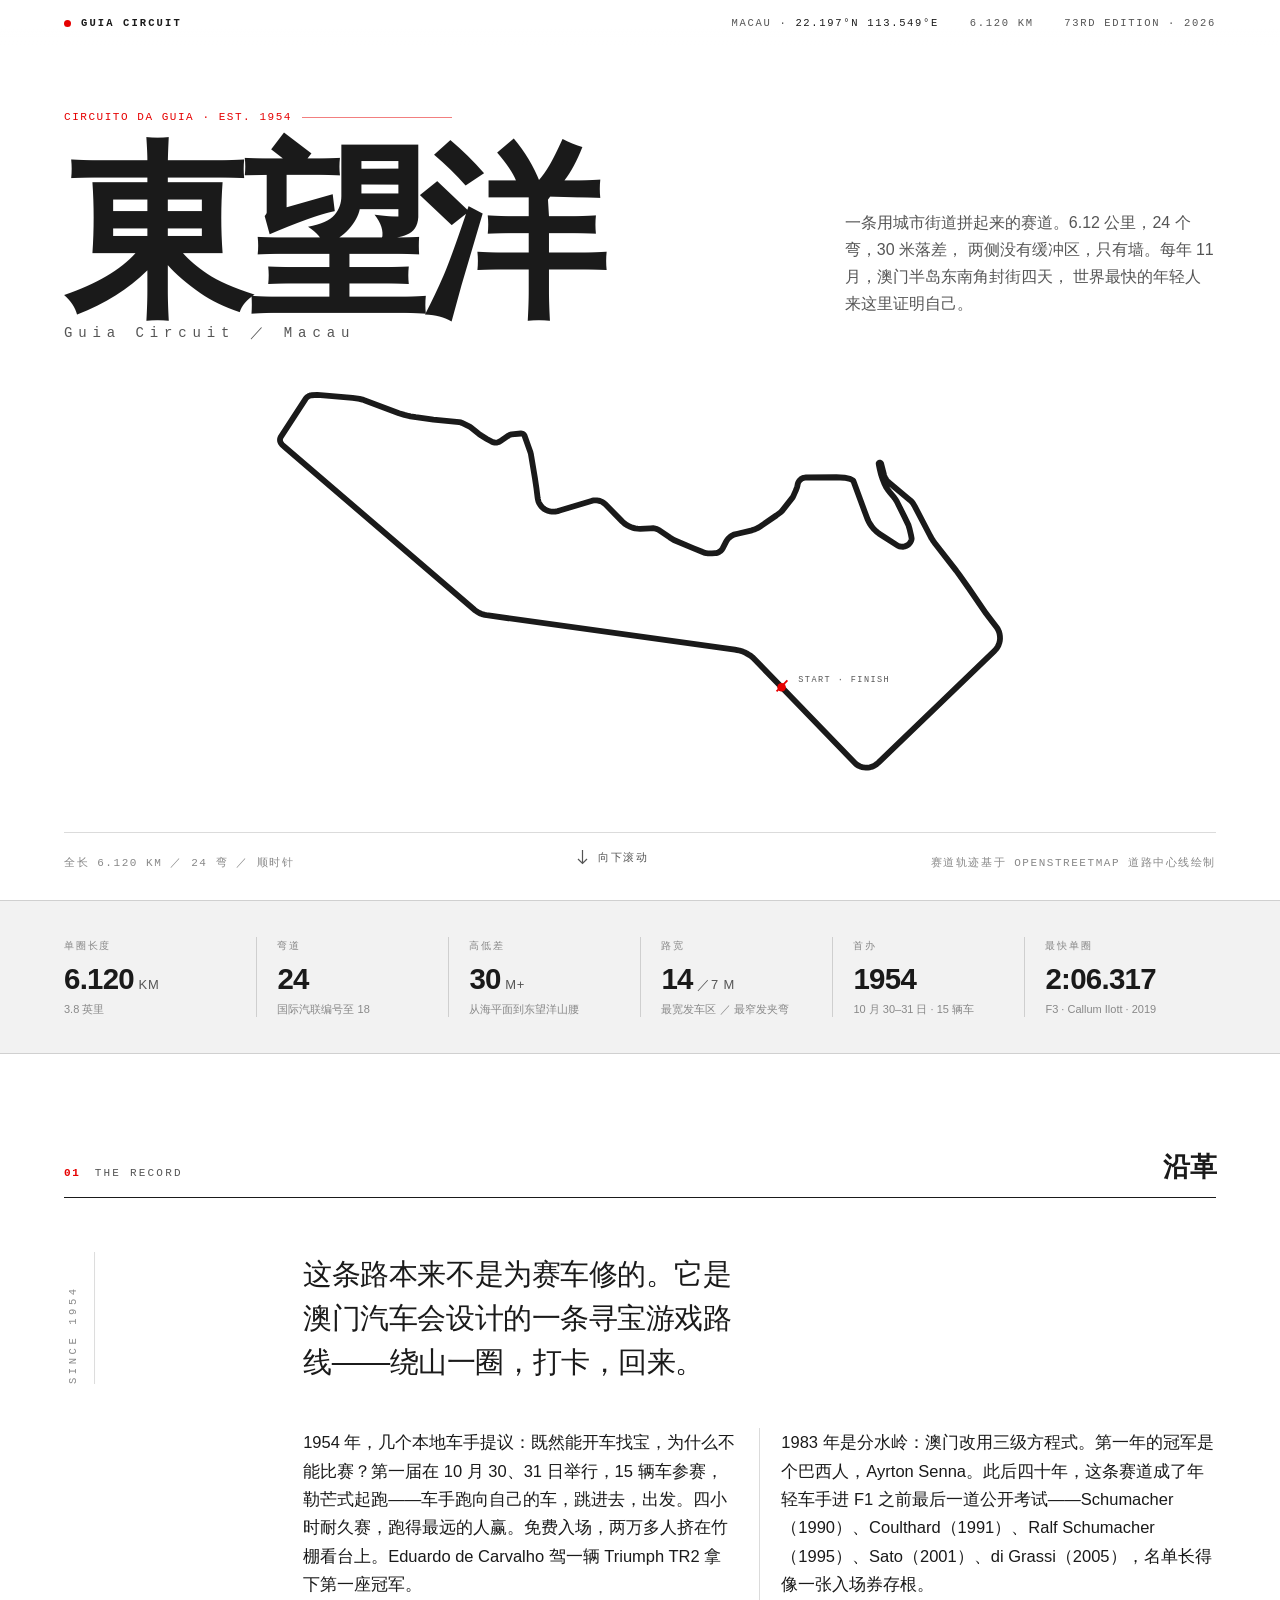
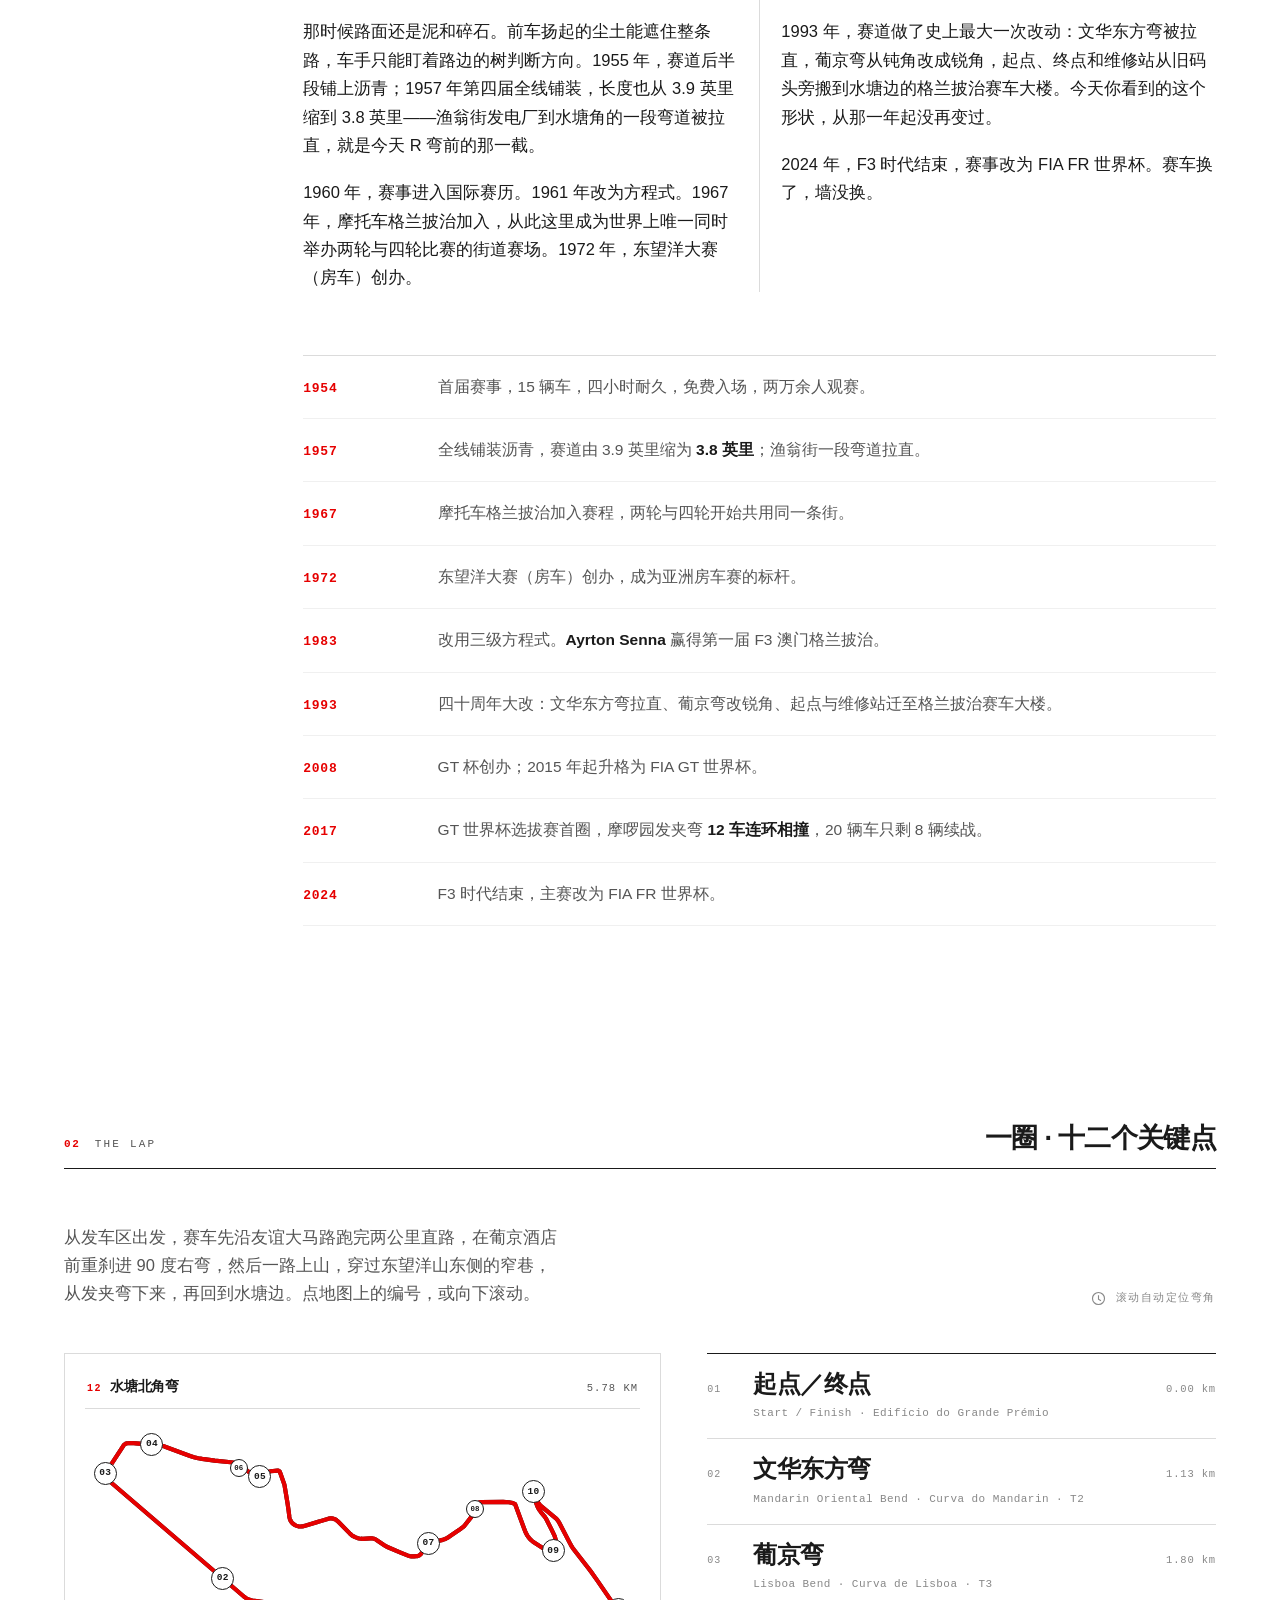
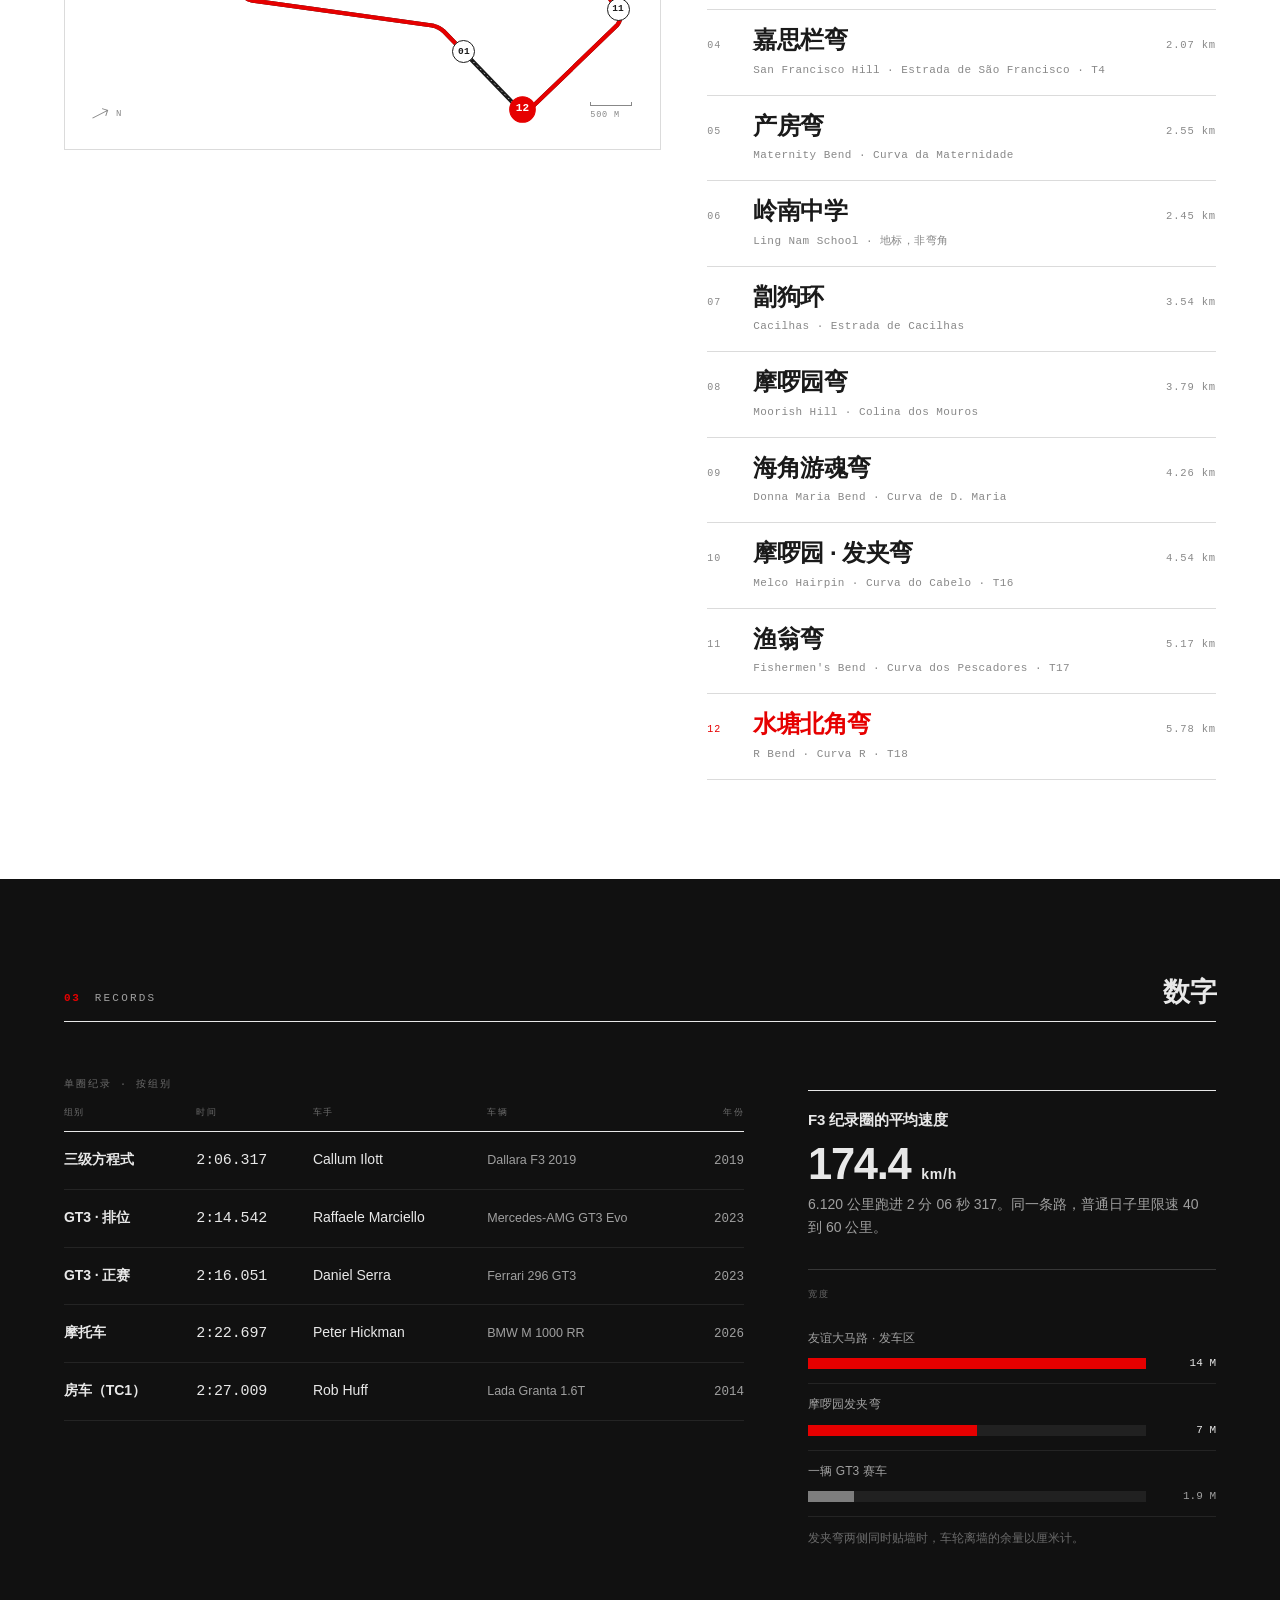
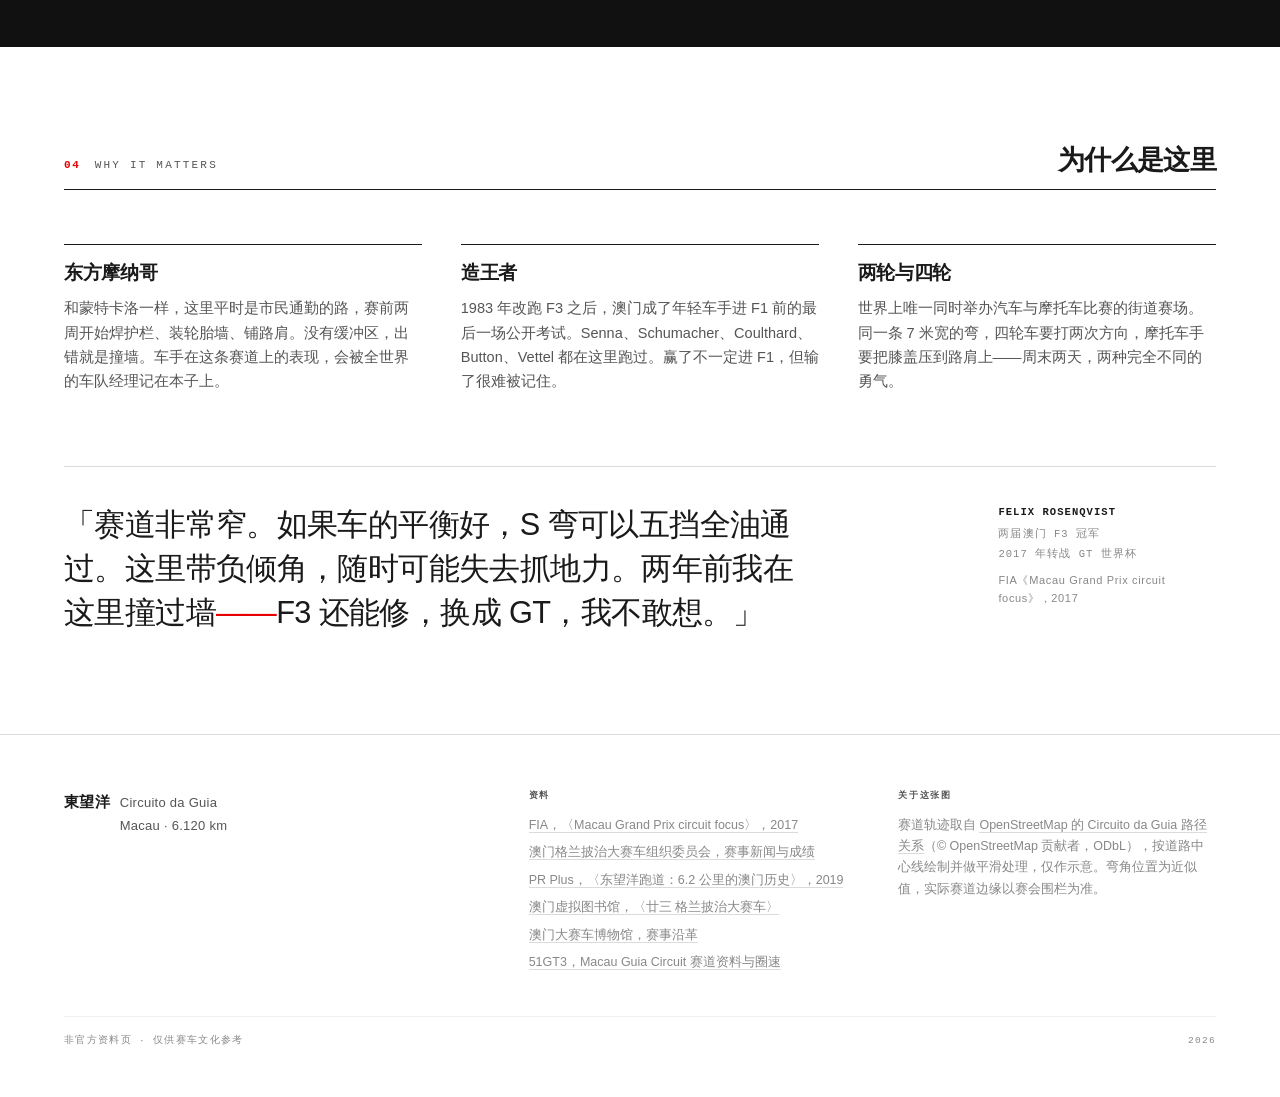
==== commit 2871c846: "修正弯角归属：产房弯移至岭南中学后右拐、删中段渔翁弯、渔翁弯归街尽头、水塘北角弯归入直道前一弯，并补 51GT3 参考" ====
--- a/macau-guia/index.html
+++ b/macau-guia/index.html
@@ -6,7 +6,7 @@
 <title>东望洋赛道 · Guia Circuit｜澳门的 6.12 公里街道赛</title>
 <meta name="description" content="澳门东望洋跑道（Circuito da Guia）交互式弯道指南：赛道沿革、真实行车轨迹、11 个关键弯角与路段的中英葡名称、命名由来与历史事件。">
 <meta name="theme-color" content="#ffffff">
-<link rel="stylesheet" href="assets/main.css?v=20261124">
+<link rel="stylesheet" href="assets/main.css?v=20261126">
 </head>
 <body>
 
@@ -267,19 +267,19 @@
           </div></div></div>
         </article>
 
-        <article class="cn" data-t="0.387" data-n="05" id="c05">
+        <article class="cn" data-t="0.417" data-n="05" id="c05">
           <button class="cn-head" aria-expanded="false">
             <span class="cn-num">05</span>
             <span class="cn-names">
               <span class="cn-cn">产房弯</span>
-              <span class="cn-alt">Maternity Bend · Curva da Maternidade · T6‑7</span>
-            </span>
-            <span class="cn-km">2.37 km</span>
-          </button>
-          <div class="cn-body"><div><div class="cn-inner">
-            <p class="cn-lead">以弯旁的旧妇产医院命名。</p>
-            <p>山顶医院天桥和产房弯因位处仁伯爵综合医院（俗称山顶医院）附近而得名。这所医院 1873 年落成，最初是军用医院，以当时已任澳督两年的欧美德（Januário Correia de Almeida）命名——他获颁「伯爵」「子爵」多个爵位，故后人称「圣若宪子爵」。旧妇产医院搬走后，建筑改作他用，后来成为联合国大学在澳门的研究机构所在地。</p>
-            <p>进这个弯的刹车决定后面一连串 S 弯的节奏。F3 用三挡，GT 只能二挡。墙是实心混凝土，走线必须贴着它——没有余量。</p>
+              <span class="cn-alt">Maternity Bend · Curva da Maternidade</span>
+            </span>
+            <span class="cn-km">2.55 km</span>
+          </button>
+          <div class="cn-body"><div><div class="cn-inner">
+            <p class="cn-lead">过完岭南中学立刻右拐，进弯的刹车决定后面 S 弯的节奏。</p>
+            <p>弯名来自旧妇产医院。医院 1873 年落成，最初是军用医院，以当时已任澳督两年的欧美德（Januário Correia de Almeida）命名——他获颁「伯爵」「子爵」多个爵位，故后人称「圣若宪子爵」。旧妇产医院搬走后，建筑改作他用，后来成为联合国大学在澳门的研究机构所在地。</p>
+            <p>这个右弯在岭南中学之后，紧接着路面切进山体。F3 用三挡，GT 只能二挡；墙是实心混凝土，走线必须贴着它——没有余量。</p>
             <dl class="cn-facts">
               <div><dt>F3</dt><dd>3 挡</dd></div>
               <div><dt>GT</dt><dd>2 挡</dd></div>
@@ -287,25 +287,19 @@
           </div></div></div>
         </article>
 
-        <article class="cn" data-t="0.422" data-n="06" id="c06">
+        <article class="cn" data-t="0.401" data-n="06" id="c06">
           <button class="cn-head" aria-expanded="false">
             <span class="cn-num">06</span>
             <span class="cn-names">
-              <span class="cn-cn">岭南弯</span>
-              <span class="cn-alt">Ling Nam Bend · Curva Ling Nam</span>
-            </span>
-            <span class="cn-km">2.58 km</span>
-          </button>
-          <div class="cn-body"><div><div class="cn-inner">
-            <p class="cn-lead">围墙后是岭南中学，白头马路由此转入劏狗环。</p>
-            <p>弯道内侧的围墙上写着「岭南中学」，本地车迷就用校名来叫这个弯。岭南中学所在的黄色别墅「快乐别墅」（Vila Alegre）由葡人律师施之古 1917 年建成，1937 年起成为校址；它旁边的灰白色大楼是澳门律师殷理基同年所建，如今是澳门金融管理局总部；再往前几米，一座 1905 年的新古典主义大宅属于文第士，现为联合国大学所在地。</p>
-            <p>它所在的白头马路（Estrada dos Parses）名字来自山下的白头坟场——澳门巴斯人（帕西人）的墓地，19 世纪在这里做生意的印度祆教徒长眠于此。</p>
-            <p>过了这里，赛道从住宅区切进山体，进入白头马路与劏狗环之间的一串 S 弯：路面窄，还带负倾角，车在弯里会不断失去抓地力。F3 如果平衡好，这一段可以五挡接近全油；GT 只能用三挡。</p>
-            <dl class="cn-facts">
-              <div><dt>F3</dt><dd>5 挡 · 接近全油</dd></div>
-              <div><dt>GT</dt><dd>3 挡</dd></div>
-              <div><dt>路面</dt><dd>负倾角</dd></div>
-            </dl>
+              <span class="cn-cn">岭南中学</span>
+              <span class="cn-alt">Ling Nam School · 地标，非弯角</span>
+            </span>
+            <span class="cn-km">2.45 km</span>
+          </button>
+          <div class="cn-body"><div><div class="cn-inner">
+            <p class="cn-lead">赛道内侧围墙后的学校，是地标，不是弯。</p>
+            <p>岭南中学本身不是弯角，只是这一段路边的好认标志。学校所在的黄色别墅「快乐别墅」（Vila Alegre）由葡人律师施之古 1917 年建成，1937 年起成为校址；它旁边的灰白色大楼是澳门律师殷理基同年所建，如今是澳门金融管理局总部；再往前几米，一座 1905 年的新古典主义大宅属于文第士，现为联合国大学所在地。</p>
+            <p>这一段所在的白头马路（Estrada dos Parses）名字来自山下的白头坟场——澳门巴斯人（帕西人）的墓地，19 世纪在这里做生意的印度祆教徒长眠于此。过了学校再往前，才是产房弯，接着从住宅区切进山体，进入一串 S 弯。</p>
           </div></div></div>
         </article>
 
@@ -396,18 +390,19 @@
           </div></div></div>
         </article>
 
-        <article class="cn" data-t="0.777" data-n="11" id="c11">
+        <article class="cn" data-t="0.845" data-n="11" id="c11">
           <button class="cn-head" aria-expanded="false">
             <span class="cn-num">11</span>
             <span class="cn-names">
               <span class="cn-cn">渔翁弯</span>
               <span class="cn-alt">Fishermen's Bend · Curva dos Pescadores · T17</span>
             </span>
-            <span class="cn-km">4.76 km</span>
-          </button>
-          <div class="cn-body"><div><div class="cn-inner">
-            <p class="cn-lead">出弯就是下坡，油门踩多深决定你能带多少速度回直路。</p>
-            <p>以弯角所在的渔翁街（Rua dos Pescadores）命名。从发夹弯下来，速度回到 240 km/h，然后在这里刹到 120 km/h 左右——一个右手弯，路面颠簸，考验的是能多早把油门踩下去。</p>
+            <span class="cn-km">5.17 km</span>
+          </button>
+          <div class="cn-body"><div><div class="cn-inner">
+            <p class="cn-lead">发夹弯下来的尽头右拐，出弯就是下坡，油门踩多深决定你能带多少速度回直路。</p>
+            <p>真正的渔翁弯在渔翁街（Rua dos Pescadores）的尽头——跑完这段下坡街道，到这里向右一拐，接着才切进水塘边。之前图里标在中段的 11 号点只是渔翁街的一段直路，不是弯。</p>
+            <p>从发夹弯下来，速度回到 240 km/h，然后在这里刹到 120 km/h 左右——一个右手弯，路面颠簸，考验的是能多早把油门踩下去。</p>
             <p>2017 年 F3 正赛最后一圈，领先的两台车在这里相撞，第三位的 Dan Ticktum 捡走冠军，Lando Norris 第二。澳门的结果常常是这样来的。</p>
             <dl class="cn-facts">
               <div><dt>进弯</dt><dd>约 240 km/h</dd></div>
@@ -416,17 +411,18 @@
           </div></div></div>
         </article>
 
-        <article class="cn" data-t="0.842" data-n="12" id="c12">
+        <article class="cn" data-t="0.945" data-n="12" id="c12">
           <button class="cn-head" aria-expanded="false">
             <span class="cn-num">12</span>
             <span class="cn-names">
               <span class="cn-cn">水塘北角弯</span>
               <span class="cn-alt">R Bend · Curva R · T18</span>
             </span>
-            <span class="cn-km">5.15 km</span>
-          </button>
-          <div class="cn-body"><div><div class="cn-inner">
-            <p class="cn-lead">最后一个弯，也是最重要的一个：它决定整条直路的速度。</p>
+            <span class="cn-km">5.78 km</span>
+          </button>
+          <div class="cn-body"><div><div class="cn-inner">
+            <p class="cn-lead">水塘边最后一个右拐，接上发车大直道；它决定整条直路的速度。</p>
+            <p>渔翁弯之后沿水塘跑完一整段，到尽头右拐，就是水塘北角弯（R Bend）——从这里进入发车大直道，回到起点。</p>
             <p>R 这个字母的说法不一：一则说它来自 Reference（参考）——外港码头建成前，这里是测量师放参考点的位置；另一则旧史料说，它取自一家烟草公司某产品招牌的第一个字母。两种说法都见于官方记载。</p>
             <p>出弯后是两公里多的友谊大马路，F3 用四挡出弯，GT 用三挡。这一脚油门的好坏，会一直影响到两公里后的葡京弯。</p>
             <dl class="cn-facts">
@@ -548,6 +544,7 @@
           <li><a href="https://www.sportsimageplus.com/post/2019/09/23/%E6%9D%B1%E6%9C%9B%E6%B4%8B%E8%B7%91%E9%81%93%EF%BC%9A62%E5%85%AC%E9%87%8C%E7%9A%84%E6%BE%B3%E9%96%80%E6%AD%B7%E5%8F%B2" target="_blank" rel="noopener">PR Plus，〈东望洋跑道：6.2 公里的澳门历史〉，2019</a></li>
           <li><a href="https://www.macaudata.mo/macaubook/book092/html/25501.htm" target="_blank" rel="noopener">澳门虚拟图书馆，〈廿三 格兰披治大赛车〉</a></li>
           <li><a href="https://mgpm.macaotourism.gov.mo/" target="_blank" rel="noopener">澳门大赛车博物馆，赛事沿革</a></li>
+          <li><a href="https://51gt3.com/en/track/macau-grand-prix" target="_blank" rel="noopener">51GT3，Macau Guia Circuit 赛道资料与圈速</a></li>
         </ul>
       </div>
       <div>
@@ -563,6 +560,6 @@
 </footer>
 
 </main>
-<script src="assets/main.js?v=20261124"></script>
+<script src="assets/main.js?v=20261126"></script>
 </body>
 </html>
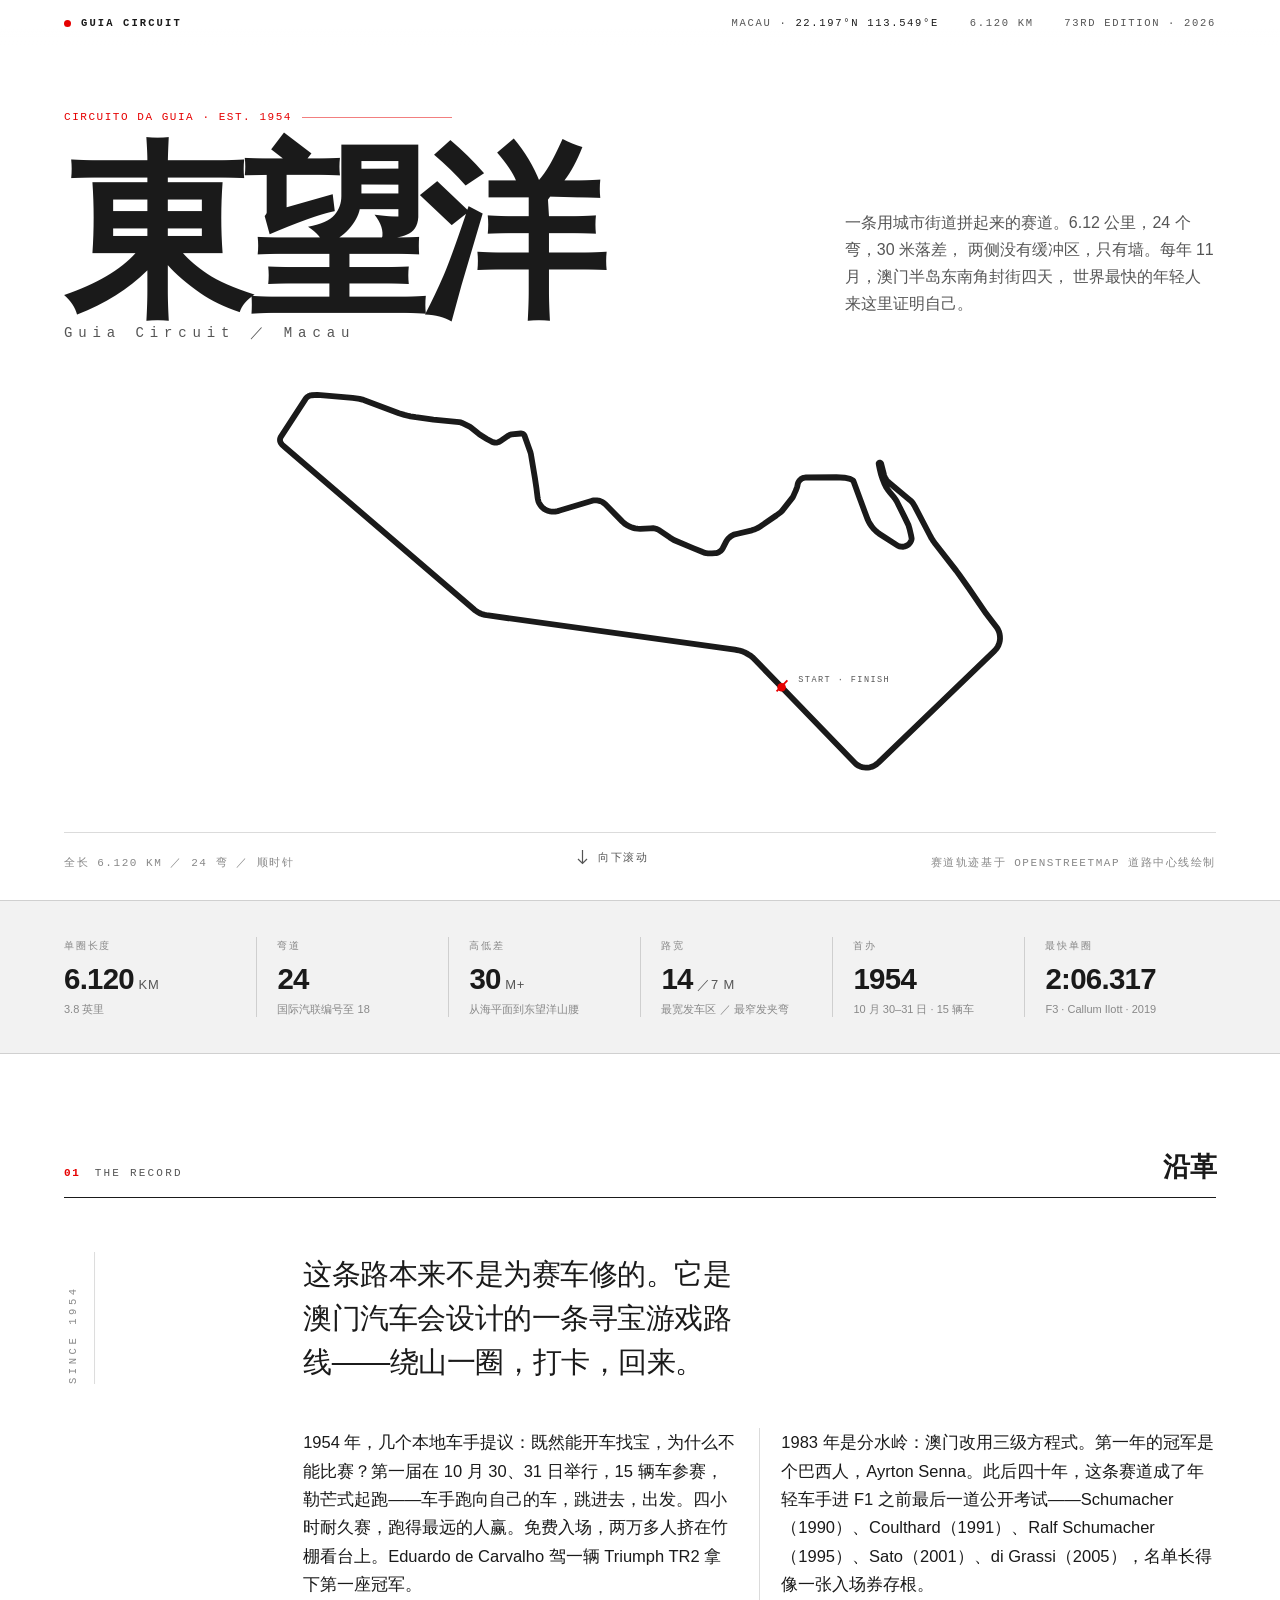
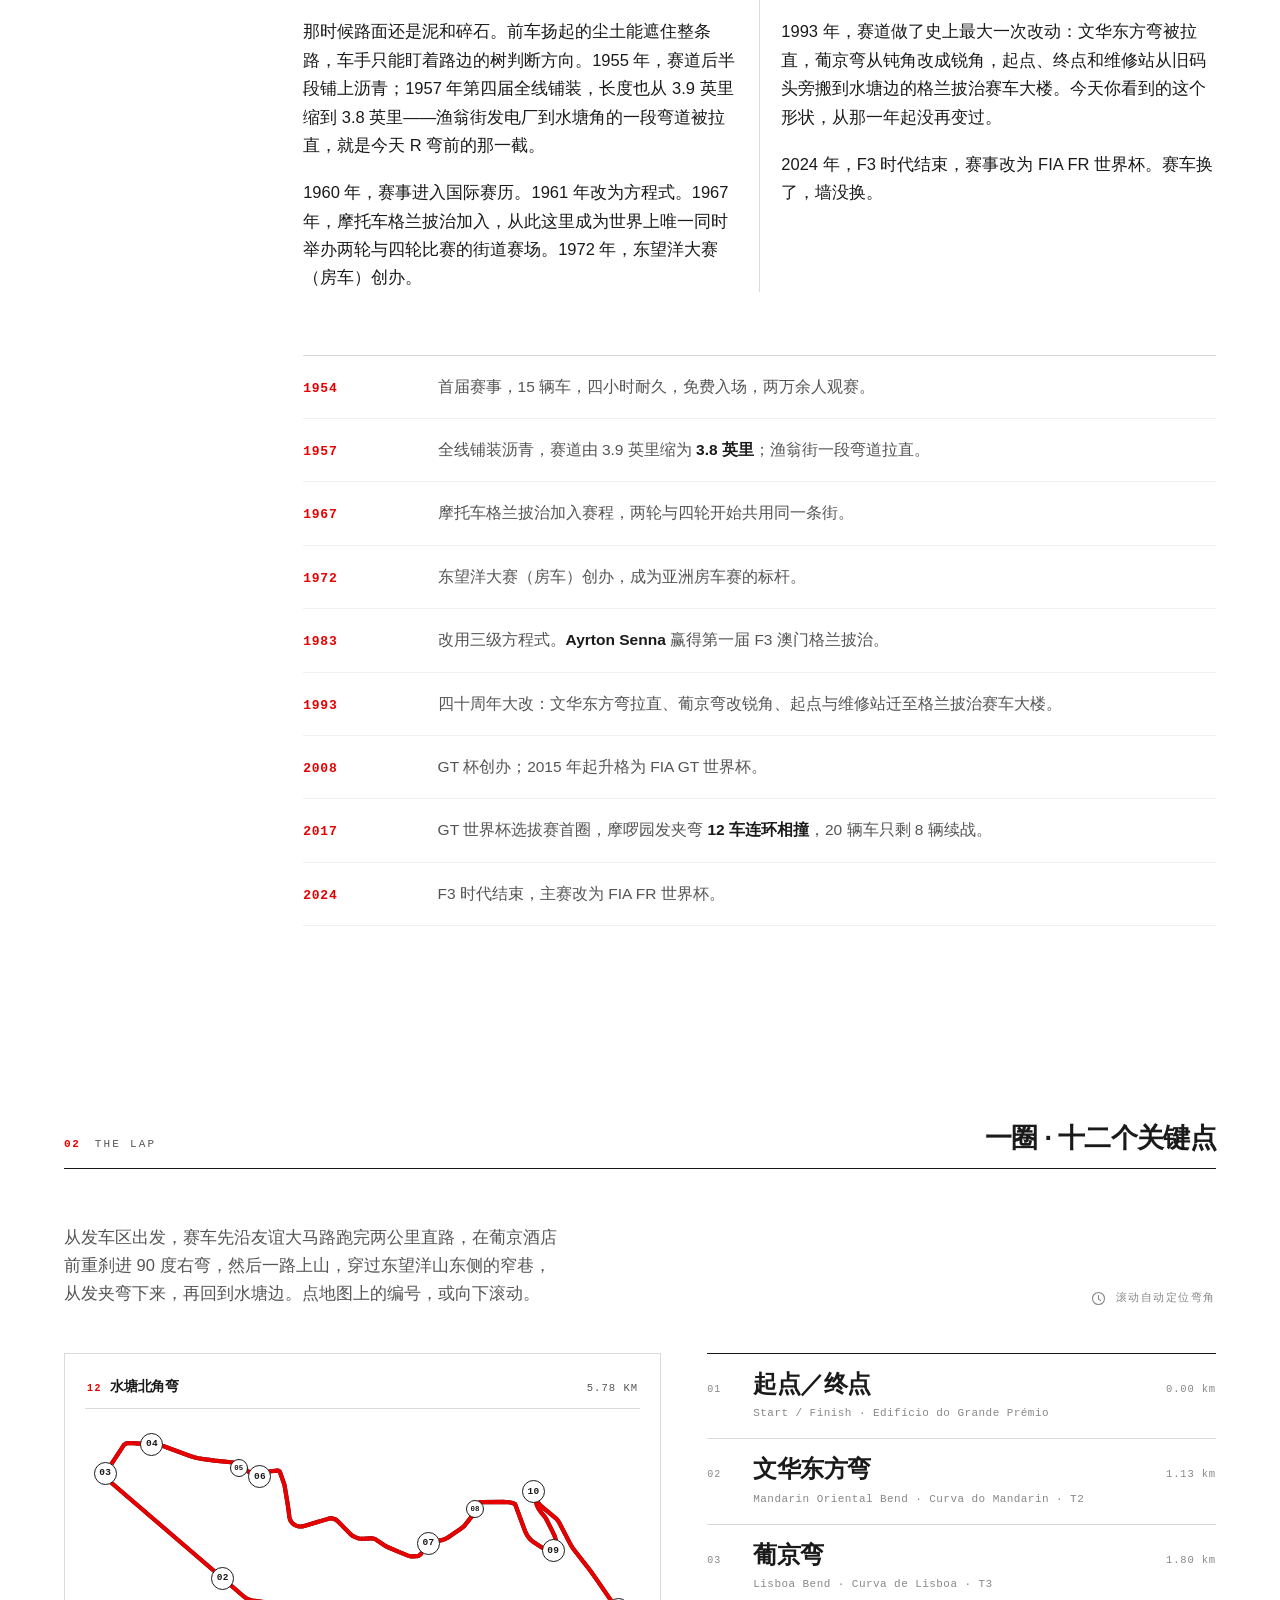
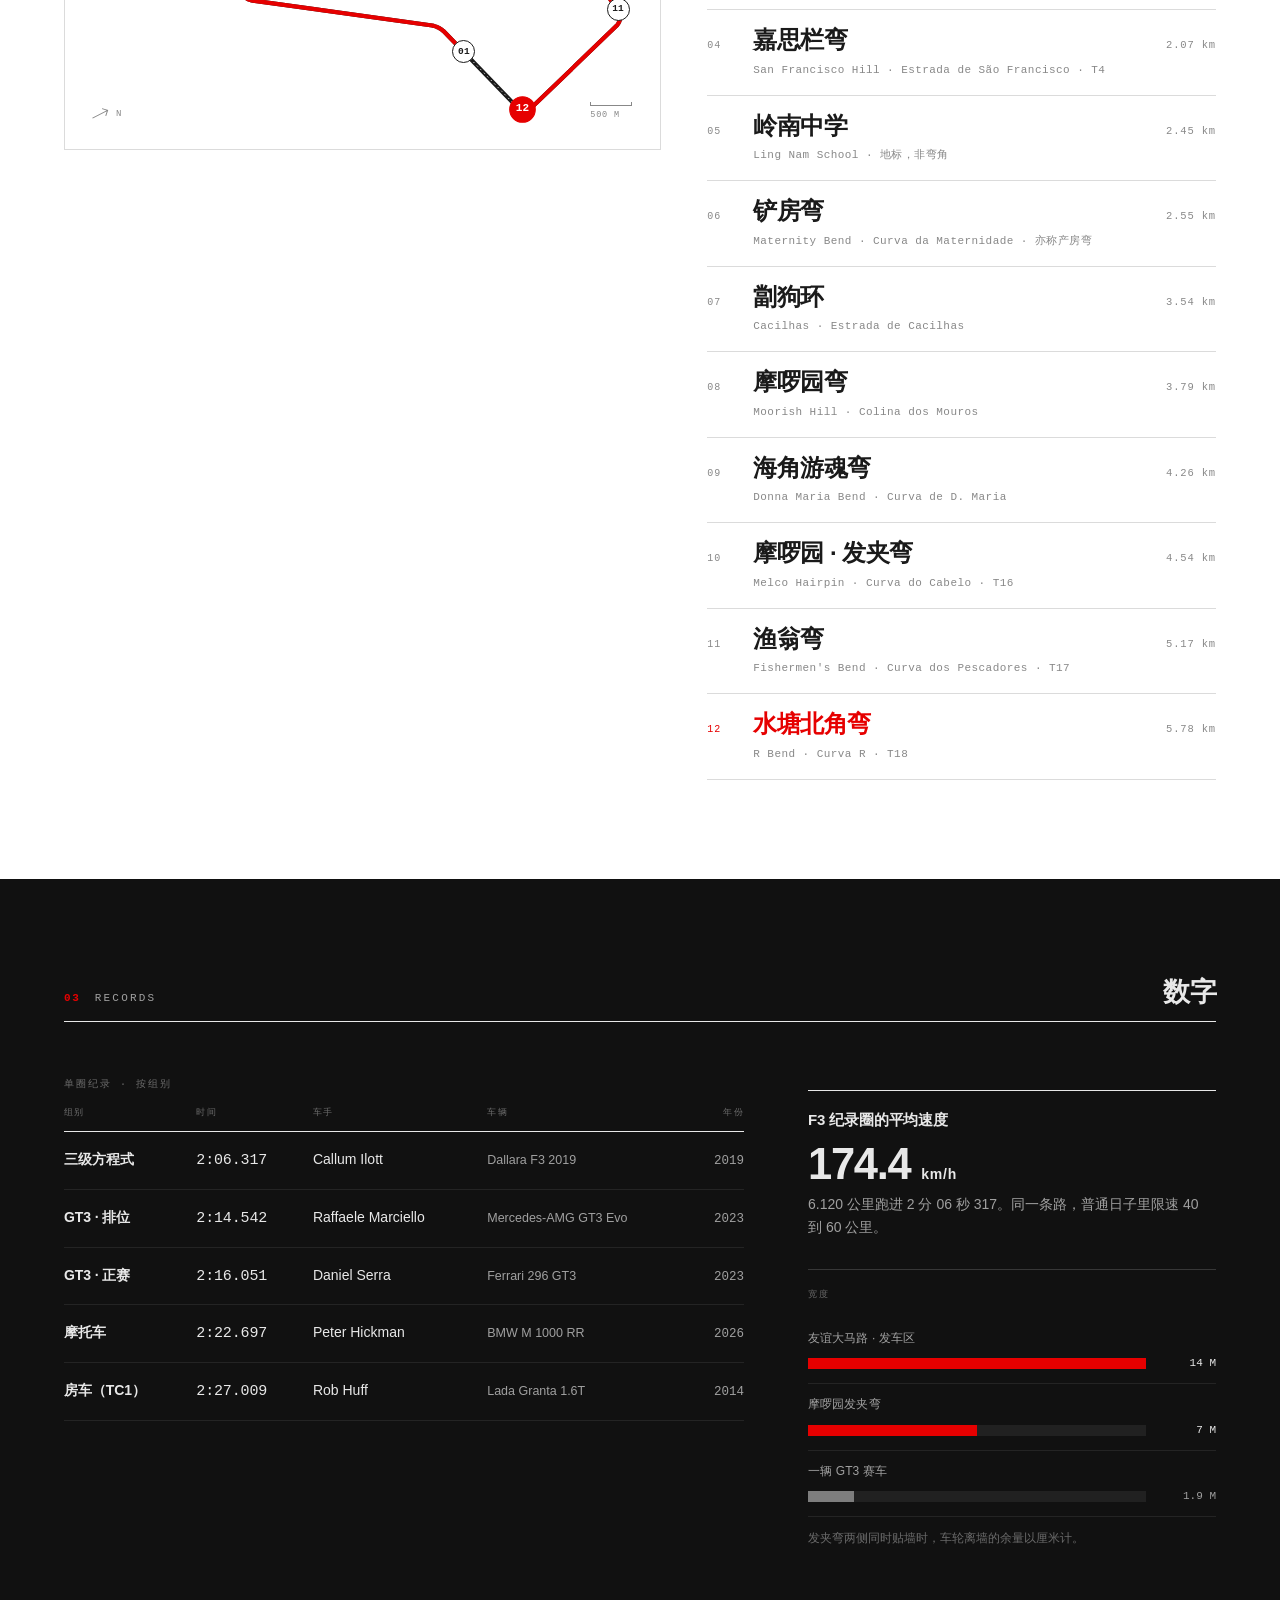
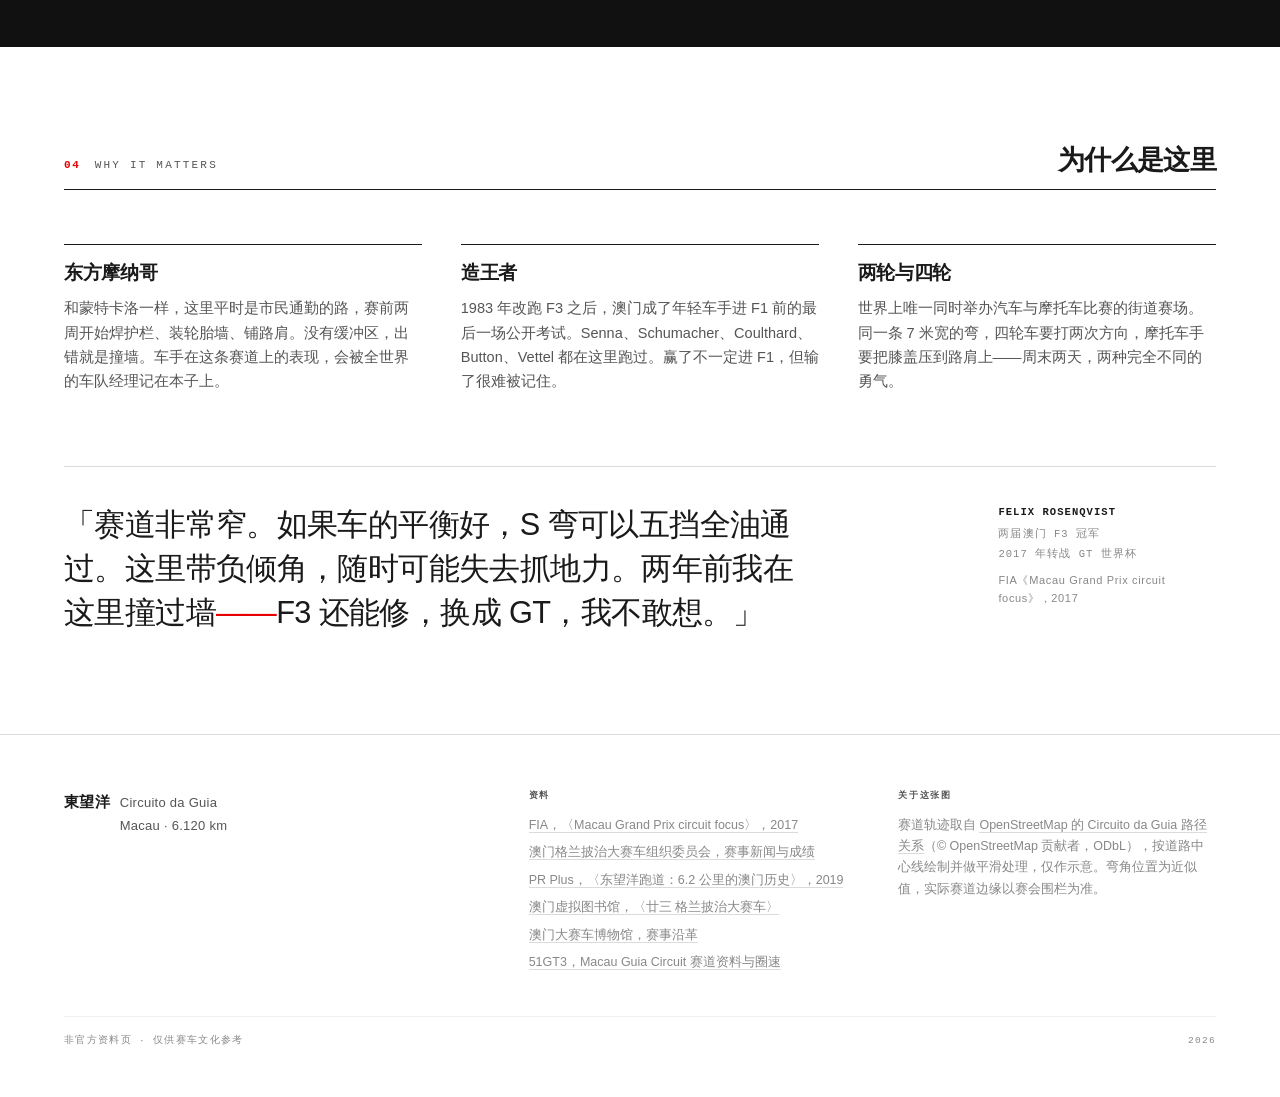
==== commit 7f6fafb8: "交换 05/06 编号以保持行驶顺序递增：05 岭南中学、06 铲房弯" ====
--- a/macau-guia/index.html
+++ b/macau-guia/index.html
@@ -6,7 +6,7 @@
 <title>东望洋赛道 · Guia Circuit｜澳门的 6.12 公里街道赛</title>
 <meta name="description" content="澳门东望洋跑道（Circuito da Guia）交互式弯道指南：赛道沿革、真实行车轨迹、11 个关键弯角与路段的中英葡名称、命名由来与历史事件。">
 <meta name="theme-color" content="#ffffff">
-<link rel="stylesheet" href="assets/main.css?v=20261126">
+<link rel="stylesheet" href="assets/main.css?v=20261126b">
 </head>
 <body>
 
@@ -267,39 +267,39 @@
           </div></div></div>
         </article>
 
-        <article class="cn" data-t="0.417" data-n="05" id="c05">
+        <article class="cn" data-t="0.401" data-n="05" id="c05">
           <button class="cn-head" aria-expanded="false">
             <span class="cn-num">05</span>
             <span class="cn-names">
-              <span class="cn-cn">产房弯</span>
-              <span class="cn-alt">Maternity Bend · Curva da Maternidade</span>
+              <span class="cn-cn">岭南中学</span>
+              <span class="cn-alt">Ling Nam School · 地标，非弯角</span>
+            </span>
+            <span class="cn-km">2.45 km</span>
+          </button>
+          <div class="cn-body"><div><div class="cn-inner">
+            <p class="cn-lead">赛道内侧围墙后的学校，是地标，不是弯。</p>
+            <p>岭南中学本身不是弯角，只是这一段路边的好认标志。学校所在的黄色别墅「快乐别墅」（Vila Alegre）由葡人律师施之古 1917 年建成，1937 年起成为校址；它旁边的灰白色大楼是澳门律师殷理基同年所建，如今是澳门金融管理局总部；再往前几米，一座 1905 年的新古典主义大宅属于文第士，现为联合国大学所在地。</p>
+            <p>这一段所在的白头马路（Estrada dos Parses）名字来自山下的白头坟场——澳门巴斯人（帕西人）的墓地，19 世纪在这里做生意的印度祆教徒长眠于此。过了学校再往前，才是铲房弯，接着从住宅区切进山体，进入一串 S 弯。</p>
+          </div></div></div>
+        </article>
+
+        <article class="cn" data-t="0.417" data-n="06" id="c06">
+          <button class="cn-head" aria-expanded="false">
+            <span class="cn-num">06</span>
+            <span class="cn-names">
+              <span class="cn-cn">铲房弯</span>
+              <span class="cn-alt">Maternity Bend · Curva da Maternidade · 亦称产房弯</span>
             </span>
             <span class="cn-km">2.55 km</span>
           </button>
           <div class="cn-body"><div><div class="cn-inner">
             <p class="cn-lead">过完岭南中学立刻右拐，进弯的刹车决定后面 S 弯的节奏。</p>
-            <p>弯名来自旧妇产医院。医院 1873 年落成，最初是军用医院，以当时已任澳督两年的欧美德（Januário Correia de Almeida）命名——他获颁「伯爵」「子爵」多个爵位，故后人称「圣若宪子爵」。旧妇产医院搬走后，建筑改作他用，后来成为联合国大学在澳门的研究机构所在地。</p>
+            <p>弯名来自旧妇产医院（铲房弯亦称产房弯）。医院 1873 年落成，最初是军用医院，以当时已任澳督两年的欧美德（Januário Correia de Almeida）命名——他获颁「伯爵」「子爵」多个爵位，故后人称「圣若宪子爵」。旧妇产医院搬走后，建筑改作他用，后来成为联合国大学在澳门的研究机构所在地。</p>
             <p>这个右弯在岭南中学之后，紧接着路面切进山体。F3 用三挡，GT 只能二挡；墙是实心混凝土，走线必须贴着它——没有余量。</p>
             <dl class="cn-facts">
               <div><dt>F3</dt><dd>3 挡</dd></div>
               <div><dt>GT</dt><dd>2 挡</dd></div>
             </dl>
-          </div></div></div>
-        </article>
-
-        <article class="cn" data-t="0.401" data-n="06" id="c06">
-          <button class="cn-head" aria-expanded="false">
-            <span class="cn-num">06</span>
-            <span class="cn-names">
-              <span class="cn-cn">岭南中学</span>
-              <span class="cn-alt">Ling Nam School · 地标，非弯角</span>
-            </span>
-            <span class="cn-km">2.45 km</span>
-          </button>
-          <div class="cn-body"><div><div class="cn-inner">
-            <p class="cn-lead">赛道内侧围墙后的学校，是地标，不是弯。</p>
-            <p>岭南中学本身不是弯角，只是这一段路边的好认标志。学校所在的黄色别墅「快乐别墅」（Vila Alegre）由葡人律师施之古 1917 年建成，1937 年起成为校址；它旁边的灰白色大楼是澳门律师殷理基同年所建，如今是澳门金融管理局总部；再往前几米，一座 1905 年的新古典主义大宅属于文第士，现为联合国大学所在地。</p>
-            <p>这一段所在的白头马路（Estrada dos Parses）名字来自山下的白头坟场——澳门巴斯人（帕西人）的墓地，19 世纪在这里做生意的印度祆教徒长眠于此。过了学校再往前，才是产房弯，接着从住宅区切进山体，进入一串 S 弯。</p>
           </div></div></div>
         </article>
 
@@ -560,6 +560,6 @@
 </footer>
 
 </main>
-<script src="assets/main.js?v=20261126"></script>
+<script src="assets/main.js?v=20261126b"></script>
 </body>
 </html>
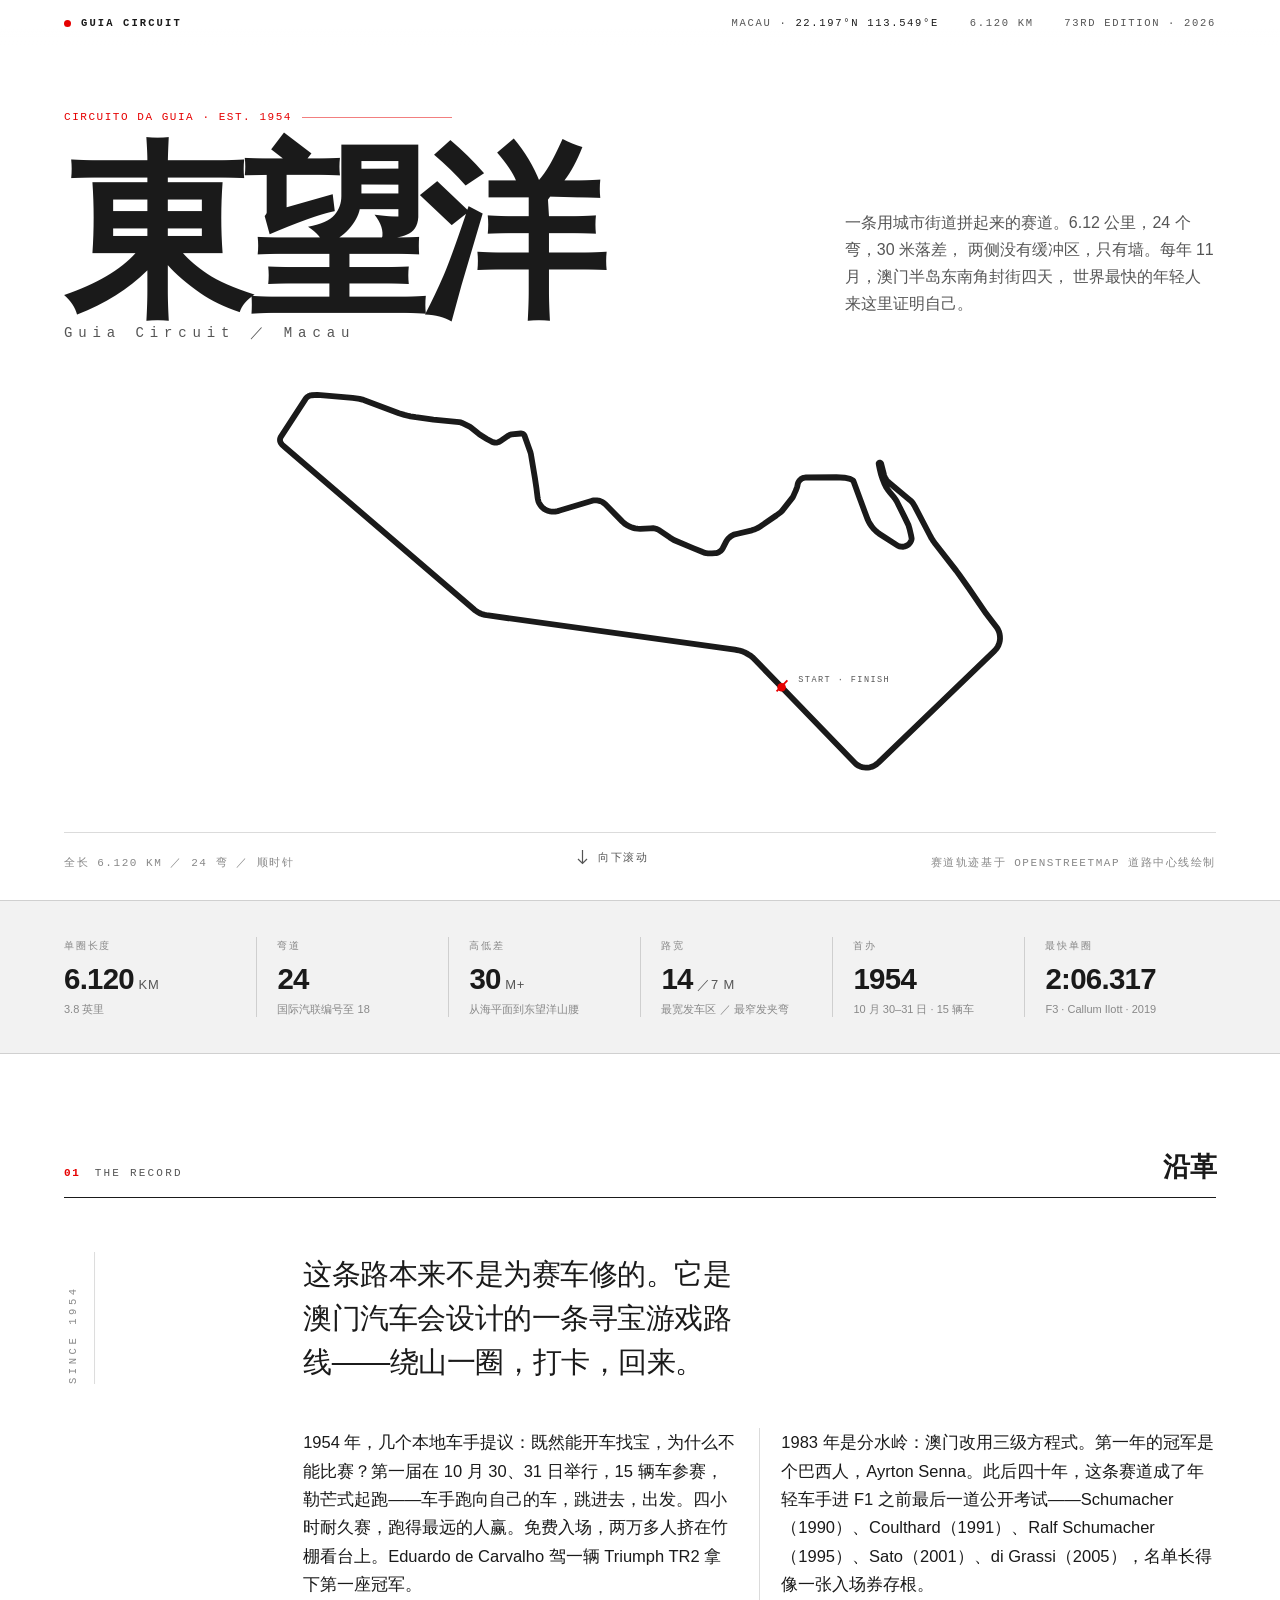
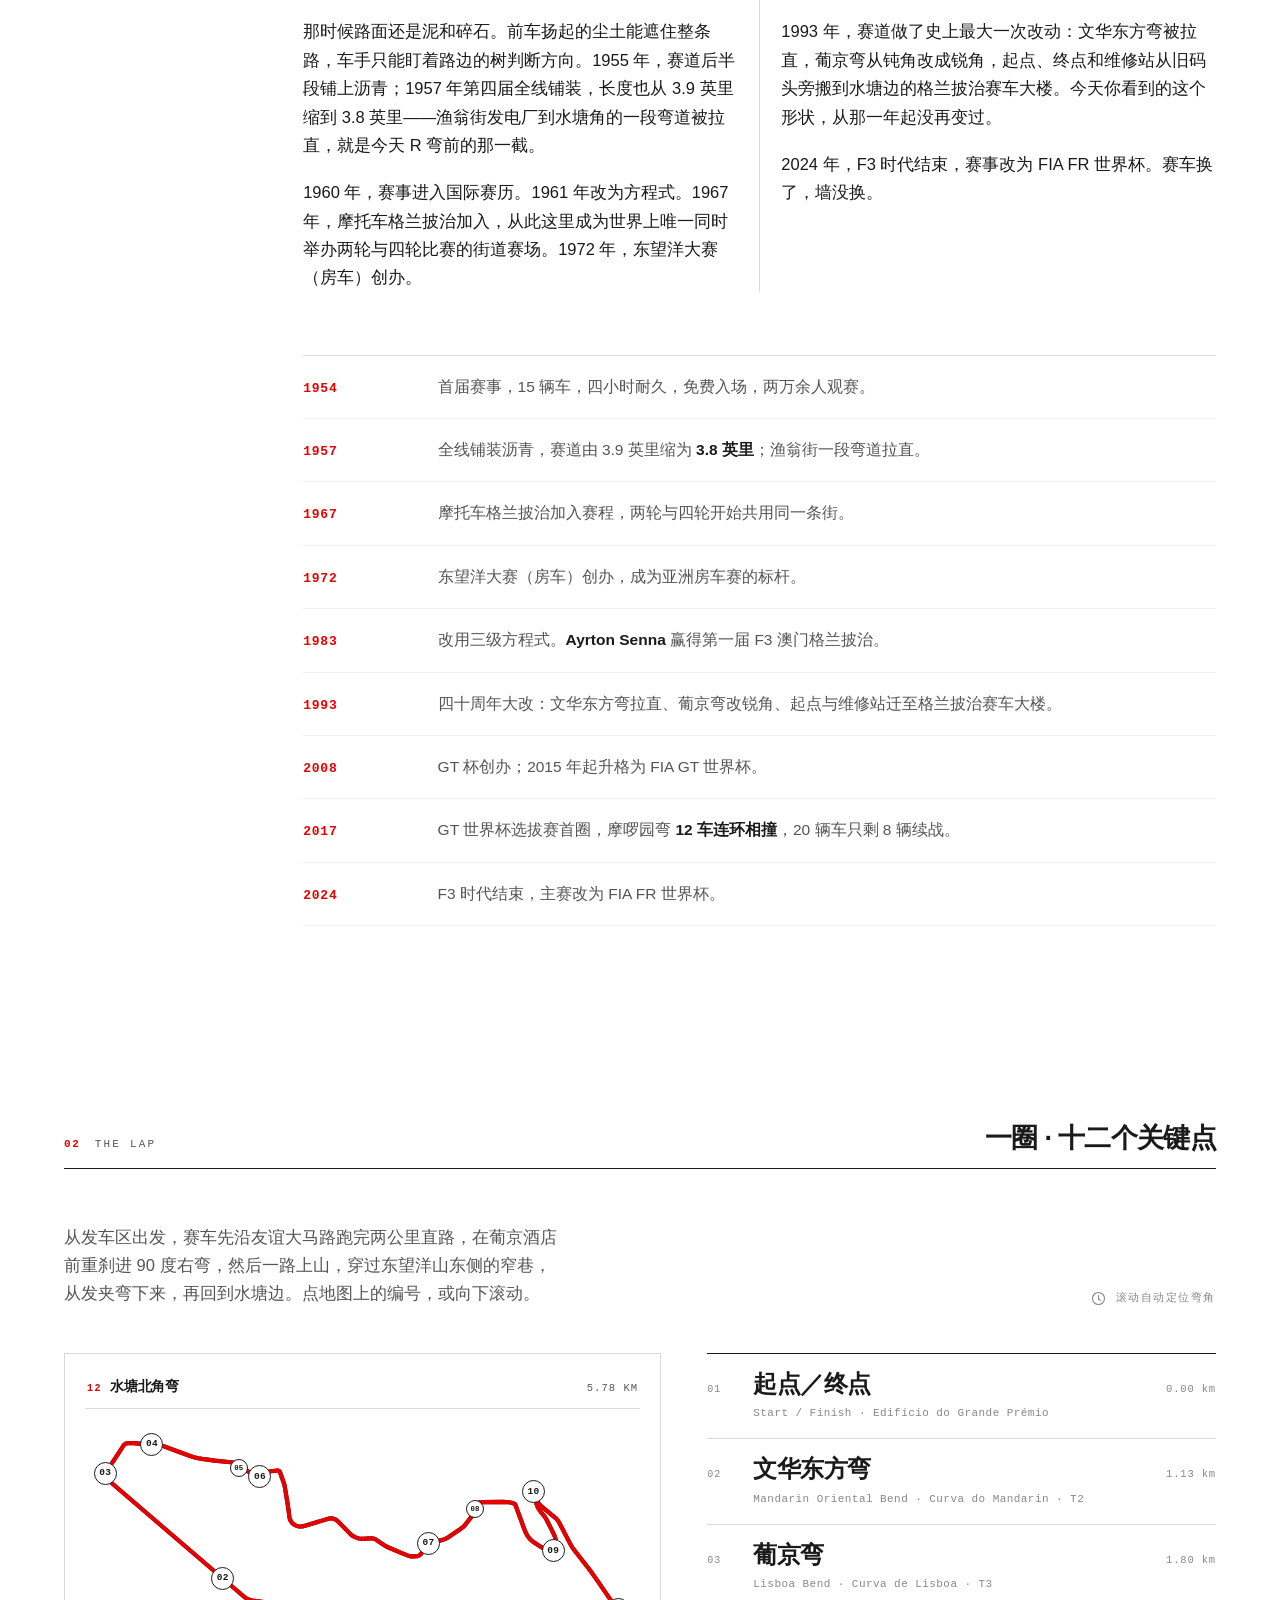
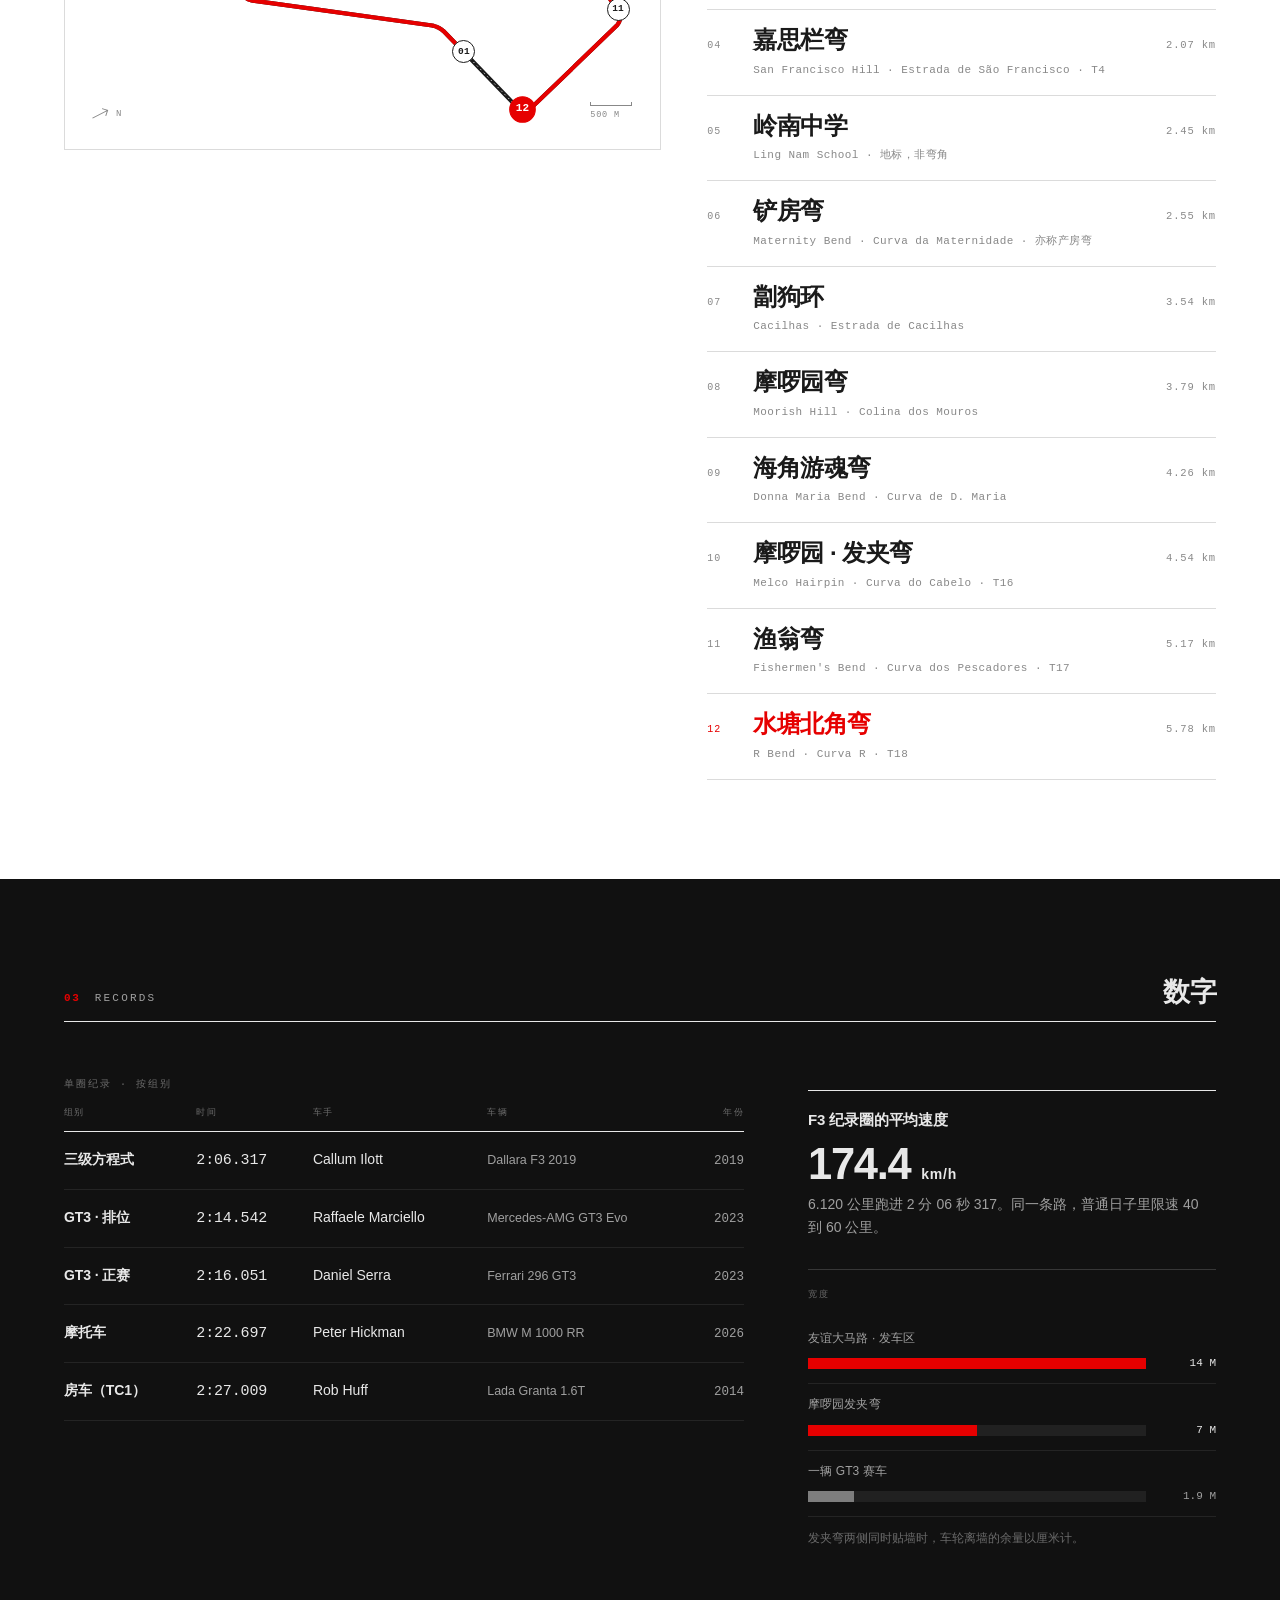
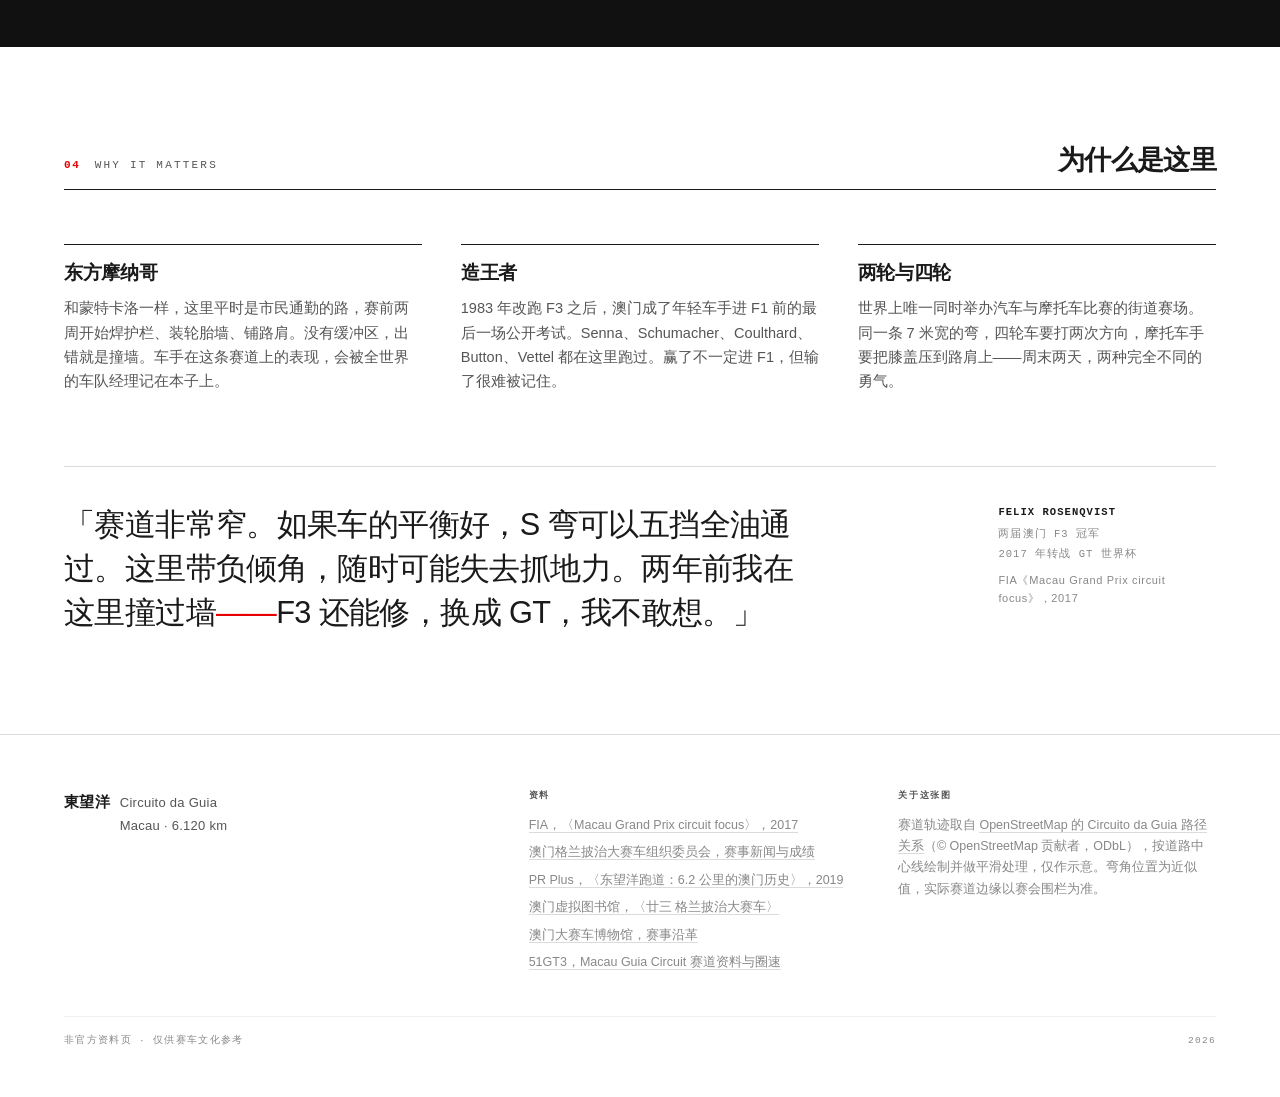
==== commit 58df5f7f: "事故描述归入摩啰园弯并删发夹弯局部图；精简岭南中学与渔翁弯勘误说明" ====
--- a/macau-guia/index.html
+++ b/macau-guia/index.html
@@ -6,7 +6,7 @@
 <title>东望洋赛道 · Guia Circuit｜澳门的 6.12 公里街道赛</title>
 <meta name="description" content="澳门东望洋跑道（Circuito da Guia）交互式弯道指南：赛道沿革、真实行车轨迹、11 个关键弯角与路段的中英葡名称、命名由来与历史事件。">
 <meta name="theme-color" content="#ffffff">
-<link rel="stylesheet" href="assets/main.css?v=20261126b">
+<link rel="stylesheet" href="assets/main.css?v=20261126d">
 </head>
 <body>
 
@@ -133,7 +133,7 @@
           <div class="tl-row"><div class="yr">1983</div><p>改用三级方程式。<b>Ayrton Senna</b> 赢得第一届 F3 澳门格兰披治。</p></div>
           <div class="tl-row"><div class="yr">1993</div><p>四十周年大改：文华东方弯拉直、葡京弯改锐角、起点与维修站迁至格兰披治赛车大楼。</p></div>
           <div class="tl-row"><div class="yr">2008</div><p>GT 杯创办；2015 年起升格为 FIA GT 世界杯。</p></div>
-          <div class="tl-row"><div class="yr">2017</div><p>GT 世界杯选拔赛首圈，摩啰园发夹弯 <b>12 车连环相撞</b>，20 辆车只剩 8 辆续战。</p></div>
+          <div class="tl-row"><div class="yr">2017</div><p>GT 世界杯选拔赛首圈，摩啰园弯 <b>12 车连环相撞</b>，20 辆车只剩 8 辆续战。</p></div>
           <div class="tl-row"><div class="yr">2024</div><p>F3 时代结束，主赛改为 FIA FR 世界杯。</p></div>
         </div>
       </div>
@@ -277,8 +277,7 @@
             <span class="cn-km">2.45 km</span>
           </button>
           <div class="cn-body"><div><div class="cn-inner">
-            <p class="cn-lead">赛道内侧围墙后的学校，是地标，不是弯。</p>
-            <p>岭南中学本身不是弯角，只是这一段路边的好认标志。学校所在的黄色别墅「快乐别墅」（Vila Alegre）由葡人律师施之古 1917 年建成，1937 年起成为校址；它旁边的灰白色大楼是澳门律师殷理基同年所建，如今是澳门金融管理局总部；再往前几米，一座 1905 年的新古典主义大宅属于文第士，现为联合国大学所在地。</p>
+            <p>学校所在的黄色别墅「快乐别墅」（Vila Alegre）由葡人律师施之古 1917 年建成，1937 年起成为校址；它旁边的灰白色大楼是澳门律师殷理基同年所建，如今是澳门金融管理局总部；再往前几米，一座 1905 年的新古典主义大宅属于文第士，现为联合国大学所在地。</p>
             <p>这一段所在的白头马路（Estrada dos Parses）名字来自山下的白头坟场——澳门巴斯人（帕西人）的墓地，19 世纪在这里做生意的印度祆教徒长眠于此。过了学校再往前，才是铲房弯，接着从住宅区切进山体，进入一串 S 弯。</p>
           </div></div></div>
         </article>
@@ -337,9 +336,11 @@
             <p class="cn-lead">摩啰园路上两个几乎一样的急弯，因曾居于此的摩尔人得名。</p>
             <p>官方赛道史料把这里记作摩啰园弯（Moorish Hill）——海边马路爬坡上来、转入摩啰园路（Ramal dos Mouros）之后，紧接着是两个差不多一样的急弯，都为车手所熟悉。它以曾在此聚居的摩尔人（Moors）命名，如今剩下的只有摩啰园坟场。</p>
             <p>路边是澳门伊斯兰清真寺及坟场，澳门唯一的伊斯兰教礼拜场所，也是这个地名的最后痕迹。过了这里，赛道继续爬向海角游魂弯。</p>
+            <p><strong>2017 年 11 月 18 日</strong>，FIA GT 世界杯选拔赛第一圈，Mercedes 车手 Daniel Juncadella 在摩啰园弯出弯处撞上外侧护墙停下，后面的 Laurens Vanthoor 视线被挡，直接撞上他的右后角，接着是连锁反应——12 辆车撞在一起，20 辆参赛车只剩 8 辆能继续。红旗中断超过一小时，吊车在弯右侧一辆一辆把车吊出去。这场比赛后来被叫作「16 号站弯」事故。</p>
             <dl class="cn-facts">
               <div><dt>命名</dt><dd>摩尔人社群 Moors</dd></div>
               <div><dt>特征</dt><dd>两个相近的急弯</dd></div>
+              <div><dt>2017</dt><dd>12 车连环相撞</dd></div>
             </dl>
           </div></div></div>
         </article>
@@ -377,15 +378,9 @@
           <div class="cn-body"><div><div class="cn-inner">
             <p class="cn-lead">全世界最慢的发夹弯之一，也是澳门最出名的事故现场。</p>
             <p>发夹弯的英文名 Melco 来自澳门电力公司的旧称 Macau Electric Light Company——旧电厂大楼已被拆卸，原址现在是澳门电力股份有限公司（CEM）。这个下坡的 180 度弯进弯约 170 km/h，弯心必须挂一挡：F3 大约 40 km/h，GT 只有 32 km/h。赛会把它列为永久禁止超车区。进弯太快，车会被推到外侧的左墙上卡死，早年甚至有车手要「倒车再前进」才出得来。</p>
-            <p><strong>2017 年 11 月 18 日</strong>，FIA GT 世界杯选拔赛第一圈，Mercedes 车手 Daniel Juncadella 在出弯处撞上外侧护墙停下，后面的 Laurens Vanthoor 视线被挡，直接撞上他的右后角，接着是连锁反应——12 辆车撞在一起，20 辆参赛车只剩 8 辆能继续。红旗中断超过一小时，吊车在弯道右侧一辆一辆把车吊出去。这场比赛后来被叫作「16 号站弯」事故。</p>
-            <figure class="hpin-fig">
-              <svg class="hpin" viewBox="0 0 238.7 211.0" role="img" aria-label="摩啰园发夹弯平面"><path d="M-18.5,35.6 L-25.5,54.2 L-28.3,61.7 L-30.6,67.6 L-33.4,75.1 L-38.0,87.4 L-40.8,94.8"/><path d="M-46.2,-39.0 L-45.9,-37.1 L-45.4,-35.2 L-44.8,-33.4 L-44.0,-31.6 L-41.5,-27.5 L-40.5,-25.7 L-39.6,-23.9 L-24.2,19.7 L-20.8,29.1 L-18.5,35.6"/><path d="M84.4,58.6 L67.0,53.8 L64.3,53.0 L41.2,46.6 L10.2,38.1 L-7.2,33.2 L-11.0,32.2"/><path d="M-40.8,94.8 L-33.1,98.6 L61.8,145.6 L64.6,146.6 L67.6,147.3 L76.0,148.2 L84.1,149.1"/><path d="M-11.0,32.2 L-12.2,32.0 L-13.3,32.1 L-14.4,32.3 L-15.5,32.7 L-16.5,33.3 L-17.3,34.0 L-18.0,34.9 L-18.5,35.6"/><path d="M21.1,273.7 L27.5,260.9 L84.1,149.1 L88.2,141.0 L119.2,79.7 L120.1,76.8 L120.0,73.9 L119.0,71.1 L117.2,68.8 L114.8,67.1"/><path d="M246.2,20.4 L239.4,19.8 L232.5,18.6 L225.9,16.8 L220.2,14.7 L214.8,12.2 L209.6,9.3 L204.4,6.0"/><path d="M84.1,149.1 L113.4,152.5 L160.4,158.3 L194.1,162.6 L218.9,165.4 L227.7,165.7 L236.5,165.3 L245.3,164.1 L253.9,162.1 L262.3,159.5 L269.8,156.4 L276.9,152.8 L330.9,121.5 L332.8,120.2 L334.7,118.6 L336.4,117.0 L338.0,115.2 L339.4,113.2 L340.6,111.2 L341.7,109.1 L342.6,106.9 L343.3,104.6 L343.9,102.3 L344.2,99.9 L344.3,97.5 L344.3,95.1 L344.0,92.8 L343.5,90.4 L342.9,88.1 L342.1,85.9 L341.0,83.7 L339.8,81.7 L338.5,79.7 L337.0,77.9 L335.3,76.1 L333.5,74.6 L331.6,73.1 L305.9,66.3 L300.4,65.2 L293.5,63.9 L290.5,63.2 L212.2,62.1 L204.4,62.5 L196.5,63.7 L181.4,67.2 L172.1,69.3 L163.4,70.6 L154.6,71.2 L145.7,71.0 L136.9,70.0 L114.8,67.1"/><path d="M194.9,38.0 L196.3,37.3 L197.5,36.4 L198.7,35.5 L199.9,34.5 L200.9,33.4 L201.8,32.2 L202.7,30.9 L203.4,29.6 L204.0,28.2 L204.5,26.7 L204.8,25.3 L205.1,23.8 L205.2,22.3 L205.1,20.8 L205.0,19.2 L204.7,17.8 L204.3,16.3 L203.8,14.9 L203.2,13.5 L202.4,12.2 L201.6,10.9 L192.9,-0.1"/><path d="M192.9,-0.1 L182.6,-8.1"/><path d="M84.4,58.6 L83.6,57.1 L83.4,55.7 L83.7,54.4 L84.3,53.2 L85.3,52.3 L86.5,51.8 L87.9,51.7 L89.2,52.0 L123.0,59.9 L126.8,60.5 L130.5,60.8 L134.3,60.7 L138.1,60.4 L141.8,59.8 L145.5,58.8 L149.0,57.6 L189.2,40.4 L193.7,38.5 L194.9,38.0"/><path d="M114.8,67.1 L84.4,58.6"/><path d="M196.1,-1.9 L213.0,3.3 L218.8,4.9 L229.3,7.3 L239.8,9.3 L250.4,10.9 L261.1,11.9 L271.8,12.6 L282.5,12.7 L309.5,12.6 L321.3,12.5"/><path d="M616.7,-20.3 L499.9,-5.6 L446.0,4.6 L404.5,12.5 L392.6,14.7 L388.8,15.4 L385.4,16.1 L376.3,17.8 L364.5,19.4 L348.9,20.3 L253.4,20.4 L246.2,20.4"/><path d="M168.2,-19.1 L151.2,-31.9 L138.1,-41.7 L136.2,-43.4"/><path d="M219.0,88.6 L217.4,88.4 L212.9,88.1 L211.4,88.2 L207.0,88.3 L201.1,89.0 L195.6,89.7 L191.3,90.4 L188.2,91.3 L159.6,100.5 L152.9,103.5 L146.8,106.2 L139.5,111.9 L135.3,115.7 L131.8,120.3 L129.0,124.2 L125.3,129.3 L122.7,134.4 L113.4,152.5"/><path d="M194.9,38.0 L226.3,24.6 L231.7,22.8 L237.3,21.5 L246.2,20.4"/><path d="M182.6,-8.1 L175.6,-13.7 L168.2,-19.1"/><path d="M204.4,6.0 L198.5,3.3 L192.9,-0.1"/><path d="M138.9,-46.3 L153.4,-35.0 L180.6,-13.9 L196.1,-1.9 L200.1,1.2 L204.4,6.0"/><path class="hl" d="M-491.9,979.4 L-491.6,978.6 L-490.6,976.9 L-490.0,976.2 L-489.3,975.5 L-487.8,974.2 L-486.2,973.2 L-484.4,972.5 L-482.4,972.1 L-480.5,972.0 L-435.8,978.0 L-428.3,979.0 L-424.6,979.8 L-420.9,981.0 L-339.0,1006.9 L-296.1,1022.8 L-292.4,1024.1 L-288.6,1025.1 L-284.7,1025.8 L-280.7,1026.1 L-276.7,1026.1 L-272.8,1025.8 L-268.9,1025.1 L-265.1,1024.2 L-261.3,1022.9 L-257.7,1021.3 L-254.2,1019.4 L-250.9,1017.2 L-247.8,1014.7 L-245.0,1012.0 L-242.3,1009.1 L-239.9,1006.0 L-237.8,1002.6 L-236.0,999.2 L-234.5,995.5 L-233.3,991.8 L-231.1,984.3 L-218.0,912.5 L-213.8,888.8 L-212.9,883.8 L-212.2,880.5 L-211.3,877.2 L-210.2,874.0 L-208.8,870.9 L-207.1,867.9 L-205.2,865.0 L-203.0,862.4 L-200.7,859.9 L-198.1,857.6 L-195.4,855.5 L-192.5,853.7 L-189.4,852.1 L-188.8,851.8 L-185.4,850.2 L-181.8,848.8 L-178.1,847.8 L-117.9,829.2 L-111.7,827.2 L-105.7,824.8 L-100.3,822.0 L-95.2,818.8 L-90.3,815.2 L-85.8,811.2 L-81.5,806.9 L-77.6,802.3 L-74.2,797.4 L-71.1,792.2 L-68.4,786.7 L-55.1,756.7 L-51.2,750.8 L-46.4,745.5 L-40.8,741.2 L1.6,718.4 L9.2,712.9 L82.4,651.5 L88.0,644.9 L92.5,637.4 L100.4,619.5 L101.4,614.8 L101.6,609.9 L101.0,605.1 L99.6,600.5 L97.5,596.1 L84.8,578.9 L80.7,572.7 L77.6,565.8 L75.7,558.6 L75.0,551.2 L75.6,543.7 L88.1,494.6 L89.6,487.3 L90.2,479.9 L90.5,473.3 L90.3,465.8 L80.8,392.6 L78.3,384.3 L77.7,382.9 L70.6,367.1 L-501.7,1004.5 L-502.4,1006.7 L-502.8,1008.8 L-503.1,1011.0 L-503.2,1013.2 L-503.1,1015.4 L-499.4,1045.1 L-499.3,1047.2 L-499.3,1049.3 L-499.5,1051.4 L-499.9,1053.5 L-500.4,1055.5 L-501.1,1057.4 L-502.0,1059.4 L-503.0,1061.2 L-504.1,1062.9 L-505.4,1064.6 L-506.8,1066.1 L-508.4,1067.6 L-510.0,1068.8 L-521.6,1076.5 L-525.6,1079.1 L-543.5,1089.9 L-555.8,1095.7 L-576.2,1104.5 L-578.2,1105.5 L-580.1,1106.6 L-581.8,1108.0 L-592.9,1116.2 L-601.7,1122.7 L-603.2,1124.1 L-606.0,1127.3 L-607.2,1129.0 L-608.9,1131.7 L-616.7,1143.7 L-619.4,1147.9 L-648.1,1192.2 L-653.5,1199.9 L-655.2,1202.3 L-685.8,1246.4 L-699.0,1262.2 L-709.5,1273.2 L-718.5,1282.2 L-800.7,1356.4 L-804.7,1360.8 L-807.3,1363.7 L-813.3,1371.5 L-852.2,1433.1 L-876.4,1471.5 L-878.2,1475.4 L-884.1,1488.4 L-885.3,1492.3 L-885.9,1496.4 L-885.9,1500.5 L-885.1,1504.6 L-883.7,1508.5 L-881.6,1512.1 L-879.0,1516.7 L-854.5,1559.7 L-853.1,1562.2 L-849.2,1569.1 L-818.9,1622.2 L-814.8,1629.3 L-813.7,1630.9 L-813.1,1631.6 L-812.1,1632.7 L-811.0,1633.6 L-809.9,1634.5 L-808.6,1635.3 L-807.4,1635.9 L-806.0,1636.5 L-804.6,1637.0 L-803.1,1637.3 L-801.7,1637.6 L-800.2,1637.7 L-798.7,1637.7 L-797.2,1637.5 L-795.7,1637.2 L-790.7,1636.4 L-759.3,1623.6 L-722.8,1608.7 L-721.3,1608.1 L-691.6,1596.0 L-648.4,1578.4 L-524.7,1528.1 L-496.2,1516.5 L-443.2,1494.9 L-437.3,1492.5 L-414.8,1483.4 L-341.8,1453.7 L-272.0,1425.3 L-190.3,1392.0 L-163.0,1380.9 L-85.2,1349.3 L-80.1,1347.2 L-74.7,1344.5 L-69.6,1341.4 L-64.7,1337.9 L-60.2,1334.0 L-55.9,1329.6 L-52.5,1325.7 L-46.8,1317.6 L-44.6,1314.5 L-27.6,1290.3 L-8.6,1263.3 L-5.9,1259.6 L-4.2,1257.1 L18.8,1224.5 L94.2,1117.3 L167.3,1013.5 L243.2,905.7 L248.1,898.7 L305.2,817.6 L339.6,768.8 L372.2,722.4 L379.6,712.0 L389.8,697.5 L395.3,691.0 L401.4,684.9 L407.9,679.4 L414.9,674.4 L422.3,670.0 L430.0,666.3 L438.0,663.2 L644.8,601.1 L652.6,598.8 L856.7,537.4 L860.8,535.8 L864.8,533.8 L868.6,531.4 L872.2,528.7 L875.5,525.8 L878.6,522.5 L881.3,519.0 L883.8,515.3 L885.9,511.4 L887.7,507.3 L889.1,503.1 L890.1,498.8 L890.8,494.4 L891.1,489.9 L891.0,485.5 L890.5,481.1 L889.6,476.7 L886.7,467.2 L750.8,14.1 L749.6,10.0 L747.8,3.9 L746.2,-0.0 L744.4,-3.9 L742.3,-7.6 L739.8,-11.1 L737.1,-14.4 L734.2,-17.5 L731.0,-20.3 L727.6,-22.9 L724.0,-25.2 L720.3,-27.3 L716.4,-29.0 L712.3,-30.4 L708.2,-31.5 L704.0,-32.3 L699.8,-32.8 L695.5,-32.9 L691.2,-32.7 L688.1,-32.3 L687.0,-32.1 L658.7,-26.9 L653.6,-25.9 L645.0,-24.4 L636.5,-22.8 L616.7,-20.3 L499.9,-5.6 L446.0,4.6 L404.5,12.5 L392.6,14.7 L388.8,15.4 L385.4,16.1 L376.3,17.8 L364.5,19.4 L348.9,20.3 L253.4,20.4 L246.2,20.4 L237.3,21.5 L231.7,22.8 L226.3,24.6 L194.9,38.0 L193.7,38.5 L189.2,40.4 L149.0,57.6 L145.5,58.8 L141.8,59.8 L138.1,60.4 L134.3,60.7 L130.5,60.8 L126.8,60.5 L123.0,59.9 L89.2,52.0 L87.9,51.7 L86.5,51.8 L85.3,52.3 L84.3,53.2 L83.7,54.4 L83.4,55.7 L83.6,57.1 L84.4,58.6 L114.8,67.1 L117.2,68.8 L119.0,71.1 L120.0,73.9 L120.1,76.8 L119.2,79.7 L88.2,141.0 L84.1,149.1 L27.5,260.9 L21.1,273.7 L20.2,275.7 L19.8,277.0 L19.6,277.7 L19.1,279.8 L18.8,281.9 L18.6,284.0 L18.7,286.2 L18.9,288.3 L19.2,290.4 L19.8,292.4 L20.5,294.4 L21.3,296.4 L22.4,298.2 L23.5,300.0 L24.8,301.7 L26.3,303.3 L27.8,304.7 L29.5,306.0 L35.9,310.7 L55.6,334.6 L57.1,337.3 L70.6,367.1"/><path class="sb" d="M9,16 h50"/><path class="sbt" d="M9,13 v6 M59,13 v6"/><text class="sbl" x="34" y="10" text-anchor="middle">50 M</text></svg>
-              <figcaption>发夹弯一带的真实走向，约 200 × 200 m，旁边就是澳电大楼。海角游魂弯 180 度掉头之后，赛车沿短直路冲进这个更窄的 U 形。弯心半径只有十余米，放到全图上几乎看不见，所以官方示意图会把它和海角游魂弯一起画大。</figcaption>
-            </figure>
             <dl class="cn-facts">
               <div><dt>弯心</dt><dd>1 挡 · F3 40 ／ GT 32 km/h</dd></div>
               <div><dt>路宽</dt><dd>约 7 m · 全场最窄</dd></div>
-              <div><dt>2017</dt><dd>12 车连环相撞</dd></div>
             </dl>
           </div></div></div>
         </article>
@@ -401,7 +396,7 @@
           </button>
           <div class="cn-body"><div><div class="cn-inner">
             <p class="cn-lead">发夹弯下来的尽头右拐，出弯就是下坡，油门踩多深决定你能带多少速度回直路。</p>
-            <p>真正的渔翁弯在渔翁街（Rua dos Pescadores）的尽头——跑完这段下坡街道，到这里向右一拐，接着才切进水塘边。之前图里标在中段的 11 号点只是渔翁街的一段直路，不是弯。</p>
+            <p>真正的渔翁弯在渔翁街（Rua dos Pescadores）的尽头——跑完这段下坡街道，到这里向右一拐，接着才切进水塘边。</p>
             <p>从发夹弯下来，速度回到 240 km/h，然后在这里刹到 120 km/h 左右——一个右手弯，路面颠簸，考验的是能多早把油门踩下去。</p>
             <p>2017 年 F3 正赛最后一圈，领先的两台车在这里相撞，第三位的 Dan Ticktum 捡走冠军，Lando Norris 第二。澳门的结果常常是这样来的。</p>
             <dl class="cn-facts">
@@ -560,6 +555,6 @@
 </footer>
 
 </main>
-<script src="assets/main.js?v=20261126b"></script>
+<script src="assets/main.js?v=20261126d"></script>
 </body>
 </html>
